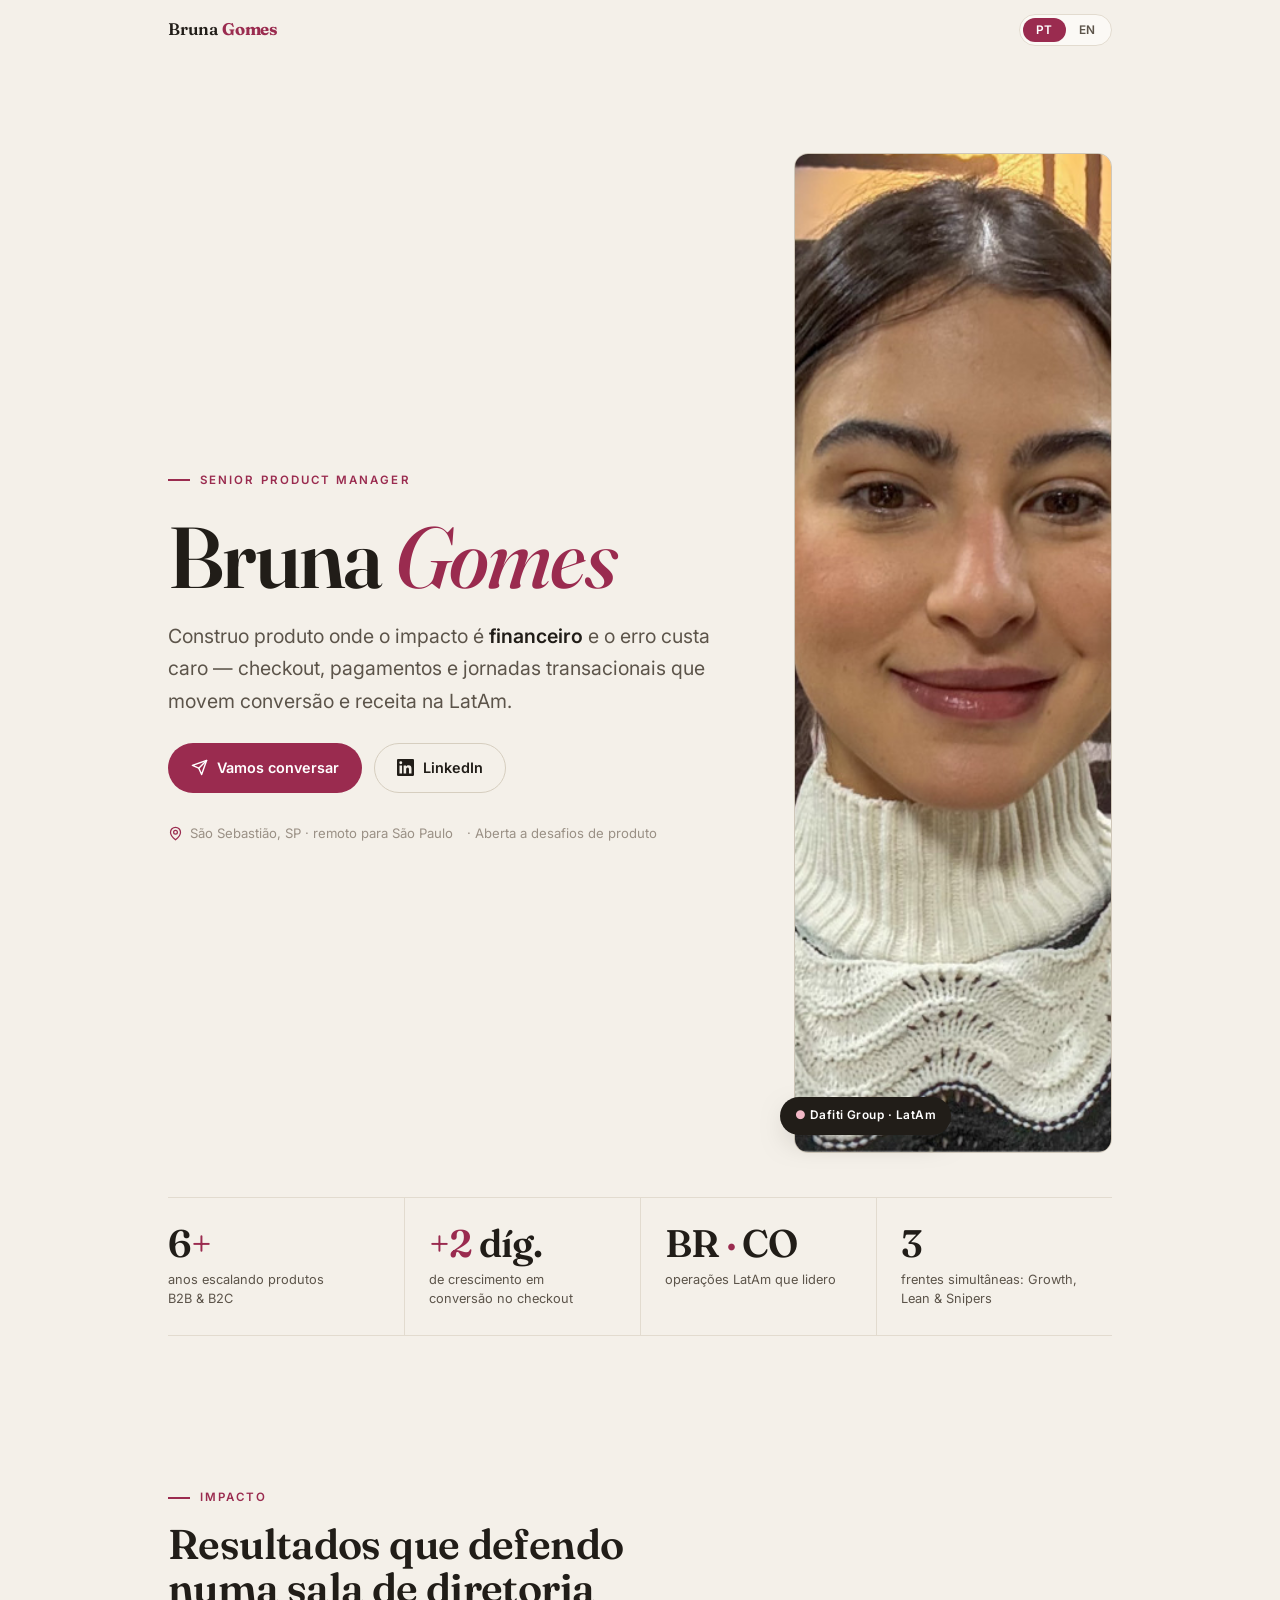
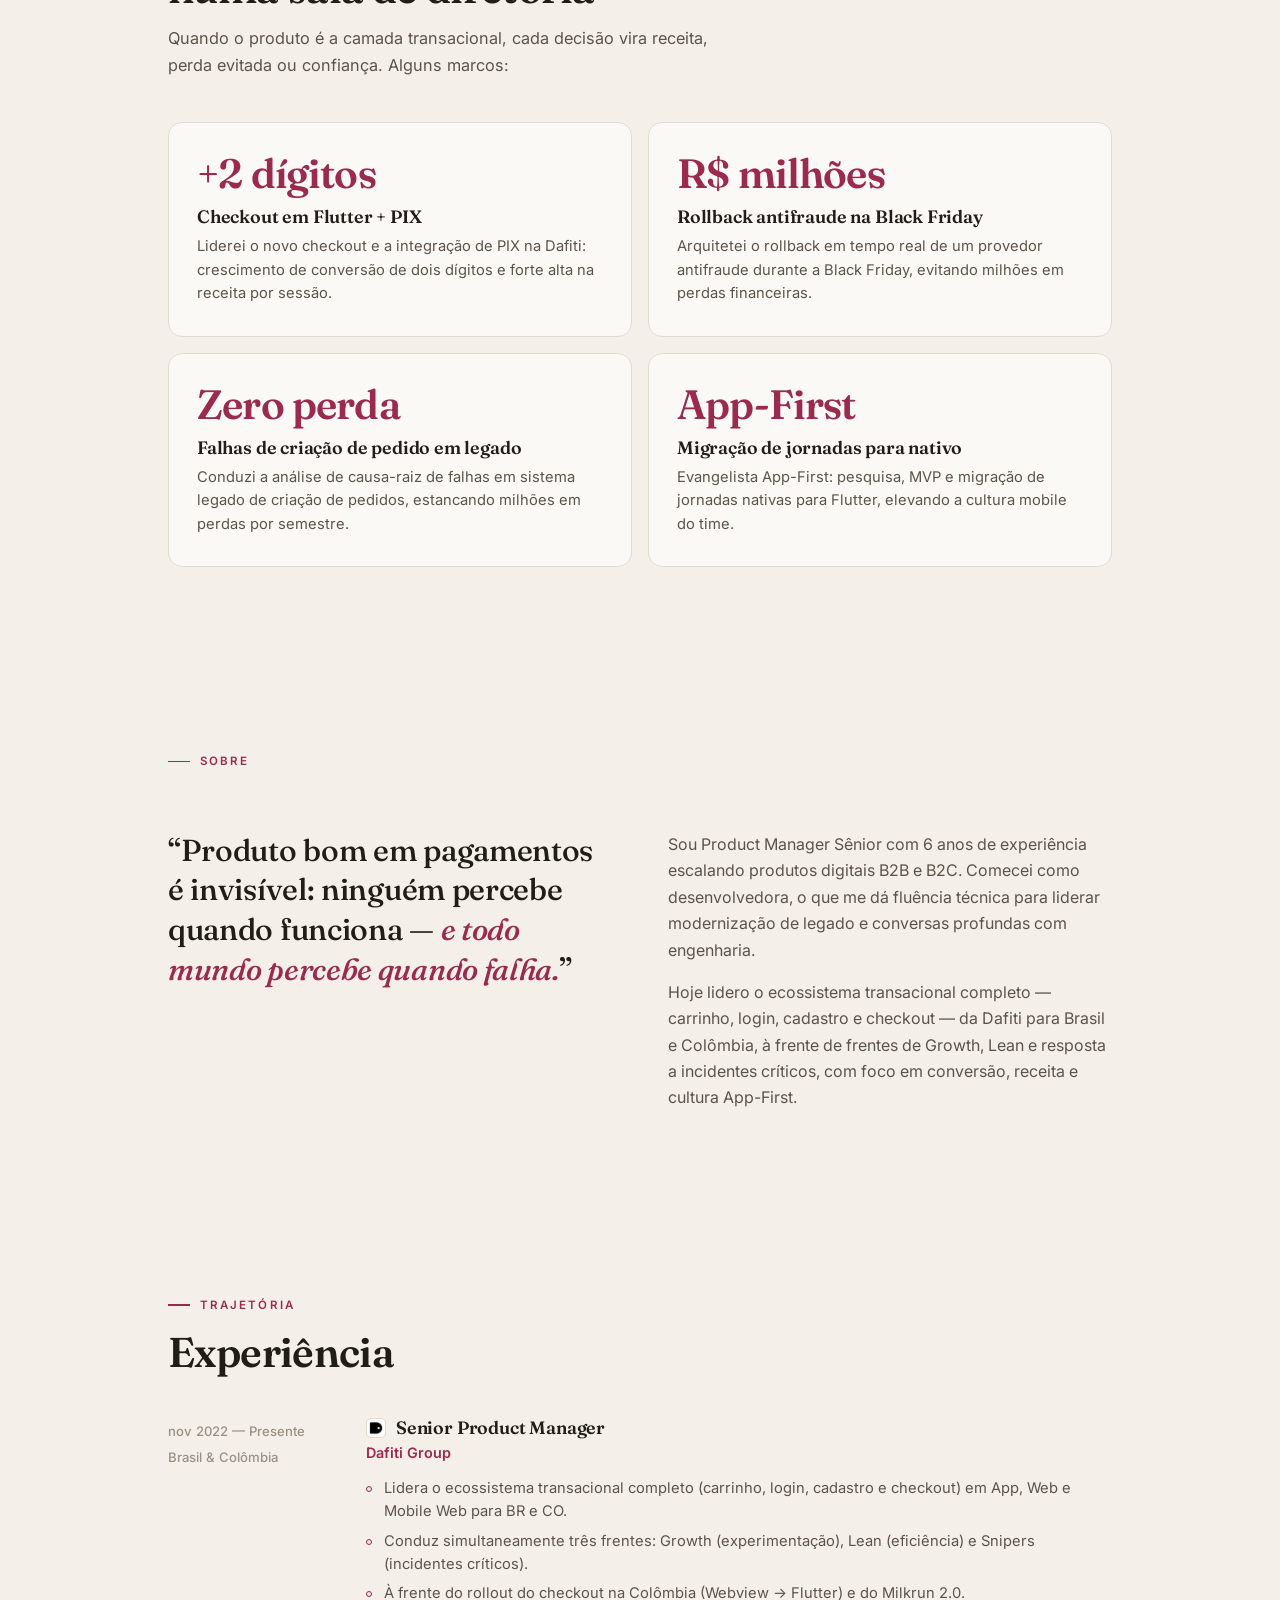
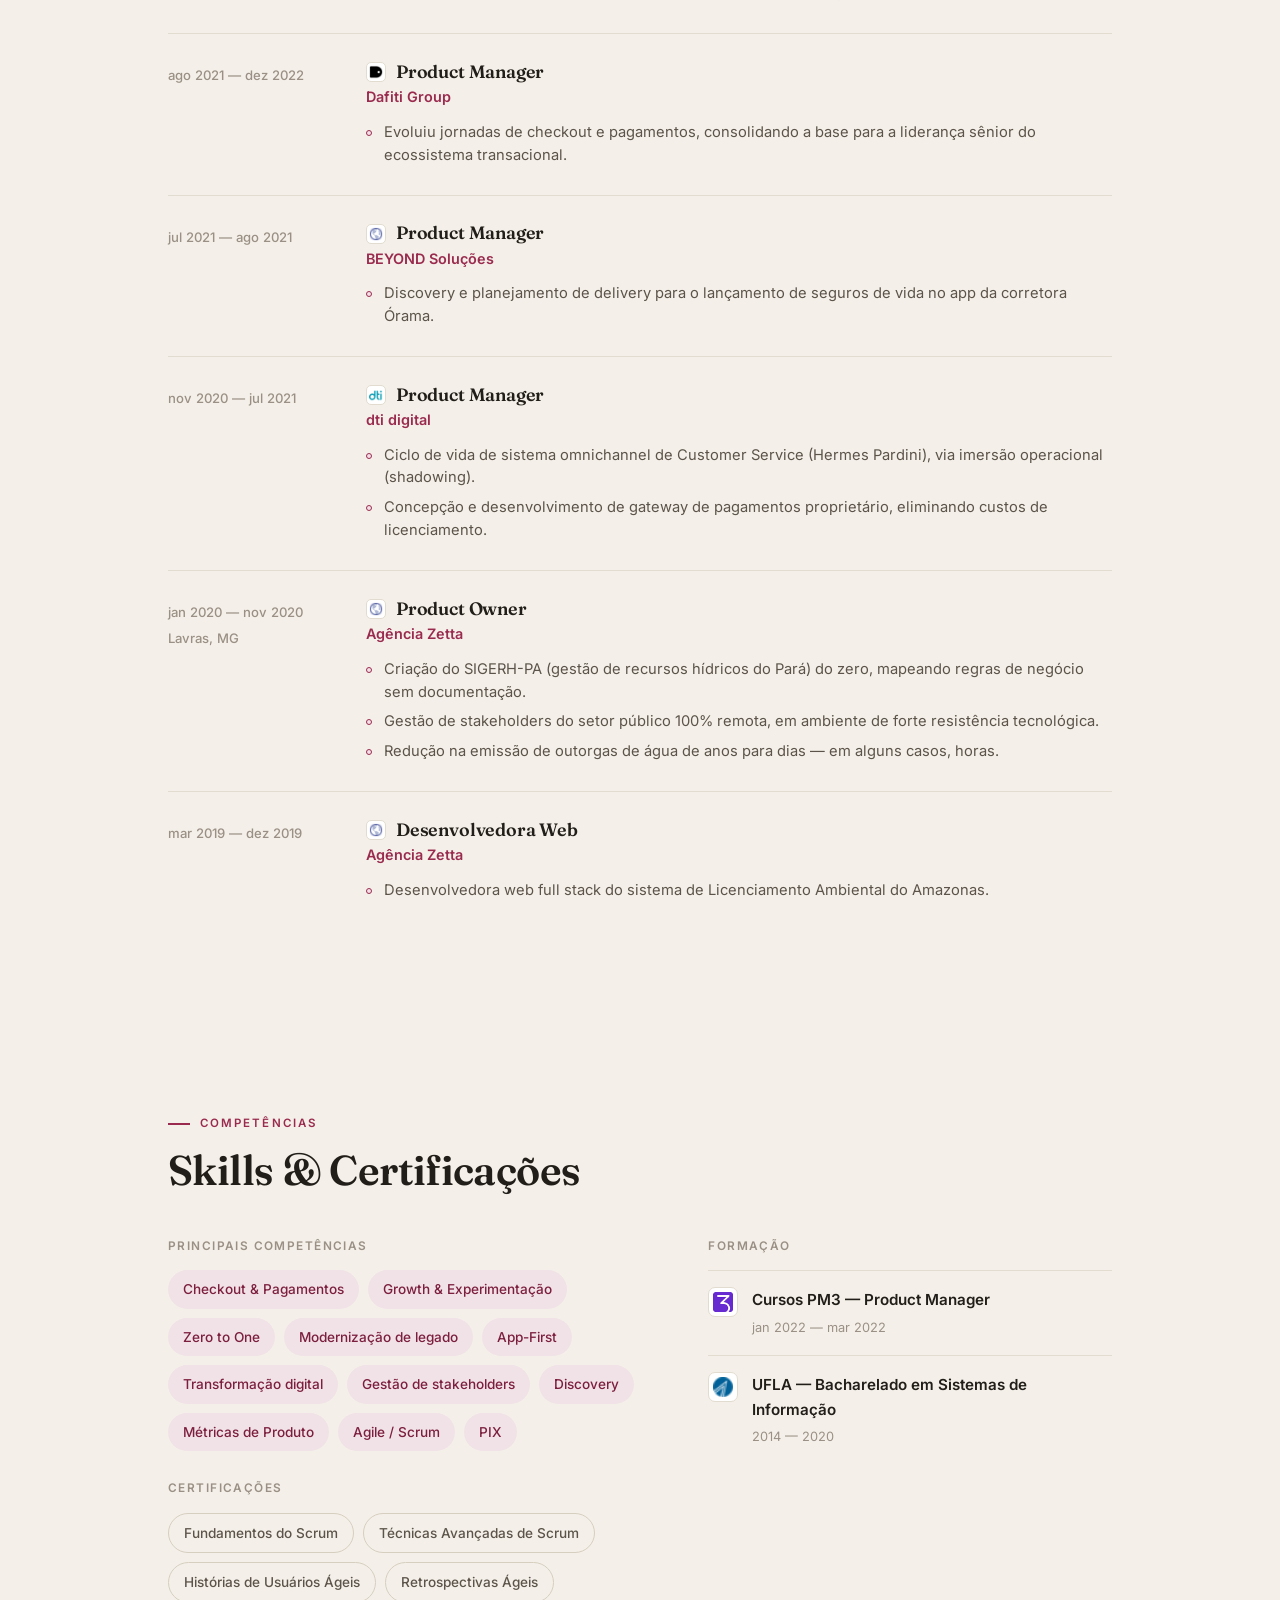
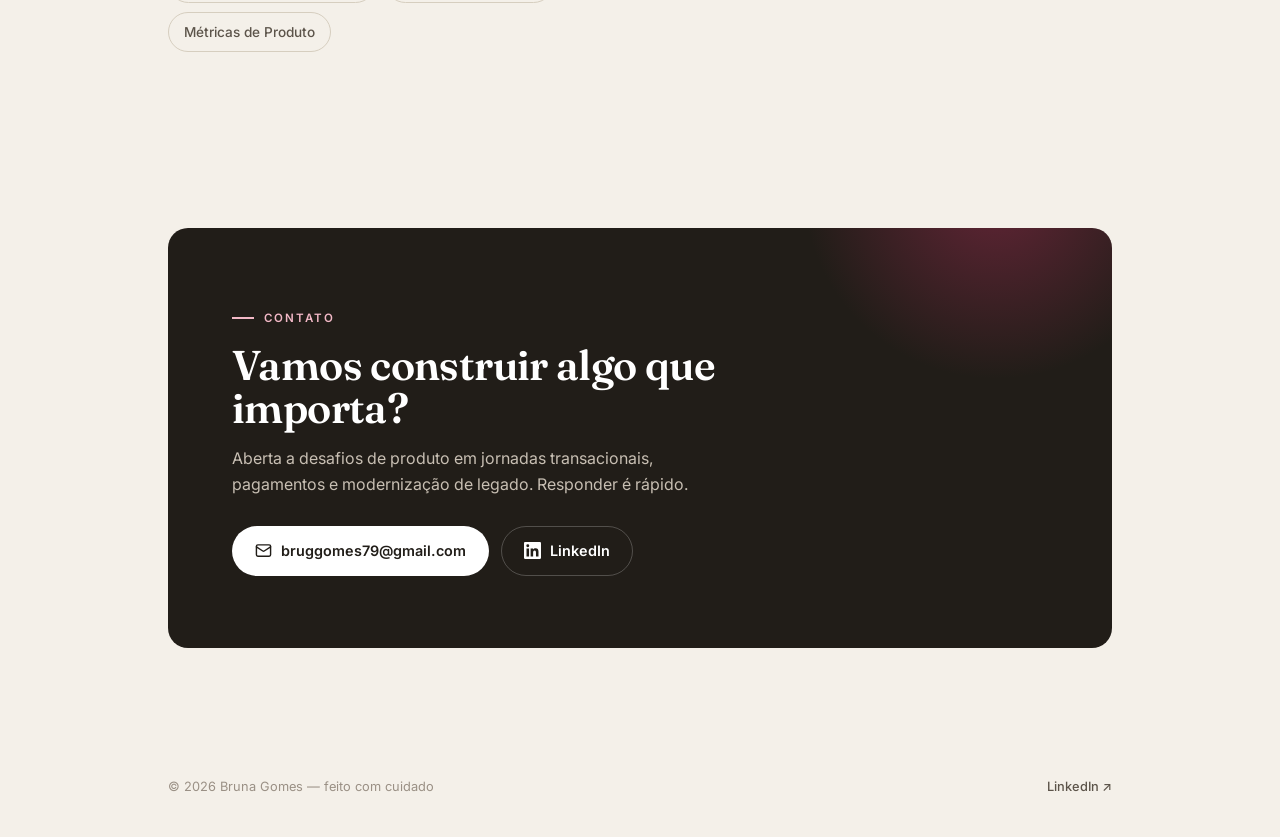
==== index.html @ 65821477 "Fix: avatar mobile com dimensoes fixas em px (sem depender de aspect-ratio) A tentativa anterior (ma" ====
<!DOCTYPE html>
<html lang="pt-BR">
<head>
<meta charset="UTF-8">
<meta name="viewport" content="width=device-width,initial-scale=1">
<title>Bruna Gomes — Senior Product Manager</title>
<meta name="description" content="Senior Product Manager · E-commerce, Checkout & Pagamentos · LatAm. Conversão, receita e modernização de jornadas transacionais.">
<meta name="robots" content="index, follow">
<link rel="canonical" href="https://brunagomes.me">
<meta property="og:title" content="Bruna Gomes — Senior Product Manager">
<meta property="og:description" content="Senior Product Manager · E-commerce, Checkout & Pagamentos · LatAm">
<meta property="og:type" content="profile">
<meta property="og:url" content="https://brunagomes.me">
<meta property="og:image" content="https://brunagomes.me/assets/bruna.jpg">
<meta property="og:image:width" content="800"><meta property="og:image:height" content="800">
<meta property="profile:first_name" content="Bruna"><meta property="profile:last_name" content="Gomes">
<meta name="twitter:card" content="summary">
<meta name="twitter:title" content="Bruna Gomes — Senior Product Manager">
<meta name="twitter:description" content="Senior Product Manager · E-commerce, Checkout & Pagamentos · LatAm">
<meta name="twitter:image" content="https://brunagomes.me/assets/bruna.jpg">
<meta name="theme-color" content="#F4F0E9">
<script type="application/ld+json">{"@context":"https://schema.org","@type":"Person","name":"Bruna Gomes","givenName":"Bruna","familyName":"Gomes","jobTitle":"Senior Product Manager","url":"https://brunagomes.me","image":"https://brunagomes.me/assets/bruna.jpg","email":"mailto:bruggomes79@gmail.com","address":{"@type":"PostalAddress","addressLocality":"São Sebastião","addressRegion":"SP","addressCountry":"BR"},"sameAs":["https://www.linkedin.com/in/bruna-gomes-product-manager"],"knowsAbout":["Product Management","E-commerce","Checkout","Payments","PIX","Growth","Agile"],"alumniOf":{"@type":"CollegeOrUniversity","name":"UFLA"},"worksFor":{"@type":"Organization","name":"Dafiti Group"}}</script>
<link rel="preconnect" href="https://fonts.googleapis.com">
<link rel="preconnect" href="https://fonts.gstatic.com" crossorigin>
<link href="https://fonts.googleapis.com/css2?family=Fraunces:opsz,wght@9..144,400;9..144,500;9..144,600;9..144,700&family=Inter:wght@400;500;600&display=swap" rel="stylesheet">
<style>
:root{
  --bg:#F4F0E9;        /* warm paper */
  --bg2:#EFEAE1;
  --surface:#FBF9F5;
  --ink:#211D18;       /* espresso */
  --ink-soft:#5C544A;
  --muted:#9A9085;
  --line:#E2DBCF;
  --line2:#D6CEBF;
  --accent:#9A2B4F;    /* refined wine */
  --accent-deep:#7C1F3E;
  --accent-soft:#F1E2E7;
  --maxw:1000px;
  --r:14px;
}
*,*::before,*::after{box-sizing:border-box;margin:0;padding:0}
html{scroll-behavior:smooth;background:var(--bg);-webkit-text-size-adjust:100%}
body{
  font-family:Inter,system-ui,-apple-system,sans-serif;
  background:var(--bg);color:var(--ink-soft);
  line-height:1.65;font-size:1rem;-webkit-font-smoothing:antialiased;
  text-rendering:optimizeLegibility;overflow-x:hidden;
}
::selection{background:var(--accent-soft);color:var(--accent-deep)}
h1,h2,h3,.display{font-family:Fraunces,Georgia,serif;color:var(--ink);line-height:1.05;font-weight:600}
h1{font-size:clamp(2.9rem,8vw,5.4rem);font-weight:600;letter-spacing:-.02em}
h2{font-size:clamp(1.7rem,4vw,2.6rem);font-weight:600;letter-spacing:-.015em}
h3{font-size:1.12rem;font-weight:600;letter-spacing:-.01em}
p{max-width:64ch}
a{color:var(--accent);text-decoration:none;transition:color .2s}
a:hover{color:var(--accent-deep)}
img{max-width:100%;display:block}
.wrap{max-width:var(--maxw);margin:0 auto;padding:0 28px}
.eyebrow{font-family:Inter,sans-serif;font-size:.72rem;font-weight:600;text-transform:uppercase;letter-spacing:.18em;color:var(--accent);display:inline-flex;align-items:center;gap:10px}
.eyebrow::before{content:"";width:22px;height:1.5px;background:var(--accent);display:inline-block}

/* ---------- top bar ---------- */
.bar{position:sticky;top:0;z-index:50;background:color-mix(in srgb,var(--bg) 86%,transparent);backdrop-filter:saturate(140%) blur(10px);border-bottom:1px solid transparent;transition:border-color .3s}
.bar.scrolled{border-color:var(--line)}
.bar-in{max-width:var(--maxw);margin:0 auto;padding:14px 28px;display:flex;align-items:center;justify-content:space-between;gap:16px}
.mark{font-family:Fraunces,serif;font-weight:600;font-size:1.05rem;color:var(--ink);letter-spacing:-.01em}
.mark b{color:var(--accent)}
.lang{display:inline-flex;background:var(--surface);border:1px solid var(--line);border-radius:99px;padding:3px}
.lang button{border:none;background:none;font-family:Inter,sans-serif;font-weight:600;font-size:.74rem;padding:5px 13px;border-radius:99px;cursor:pointer;color:var(--ink-soft);transition:all .2s;letter-spacing:.02em}
.lang button.on{background:var(--accent);color:#fff}
.lang button:not(.on):hover{color:var(--ink)}

/* ---------- hero ---------- */
.hero{padding:clamp(48px,8vw,92px) 0 clamp(36px,5vw,56px)}
.hero-grid{display:grid;grid-template-columns:1.5fr .85fr;gap:clamp(28px,5vw,64px);align-items:center}
.hero .eyebrow{margin-bottom:22px}
.hero h1{margin-bottom:18px}
.hero h1 .em{font-style:italic;color:var(--accent);font-weight:500}
.lede{font-size:clamp(1.05rem,2vw,1.22rem);color:var(--ink-soft);max-width:46ch;margin-bottom:26px}
.lede b{color:var(--ink);font-weight:600}
.hero-cta{display:flex;gap:12px;flex-wrap:wrap;margin-bottom:30px}
.meta-row{display:flex;align-items:center;gap:14px;flex-wrap:wrap;font-size:.82rem;color:var(--muted)}
.meta-row .pin{display:inline-flex;align-items:center;gap:7px}
.meta-row svg{width:15px;height:15px;stroke:var(--accent)}
.portrait{position:relative}
.portrait img{width:100%;aspect-ratio:4/5;object-fit:cover;border-radius:var(--r);border:1px solid var(--line2);filter:saturate(1.02)}
.portrait::after{content:"";position:absolute;inset:0;border-radius:var(--r);box-shadow:inset 0 0 0 1px rgba(33,29,24,.04);pointer-events:none}
.portrait .tagchip{position:absolute;left:-14px;bottom:18px;background:var(--ink);color:#fff;font-size:.74rem;font-weight:600;letter-spacing:.04em;padding:9px 15px;border-radius:99px;box-shadow:0 10px 30px -12px rgba(33,29,24,.5)}
.portrait .tagchip b{color:#F2B8C6}

/* ---------- btns ---------- */
.btn{display:inline-flex;align-items:center;gap:9px;font-family:Inter,sans-serif;font-weight:600;font-size:.9rem;border-radius:99px;padding:12px 22px;cursor:pointer;transition:all .22s;border:1px solid transparent}
.btn svg{width:17px;height:17px}
.btn-p{background:var(--accent);color:#fff}
.btn-p:hover{background:var(--accent-deep);color:#fff;transform:translateY(-2px);box-shadow:0 12px 26px -14px var(--accent)}
.btn-g{background:transparent;border-color:var(--line2);color:var(--ink)}
.btn-g:hover{border-color:var(--accent);color:var(--accent);transform:translateY(-2px)}

/* ---------- stat strip ---------- */
.stats{display:grid;grid-template-columns:repeat(4,1fr);gap:0;border-top:1px solid var(--line);border-bottom:1px solid var(--line);margin-top:clamp(28px,4vw,44px)}
.stats>div{padding:26px 24px 26px 0;border-left:1px solid var(--line);padding-left:24px}
.stats>div:first-child{border-left:none;padding-left:0}
.stats .n{font-family:Fraunces,serif;font-size:clamp(1.9rem,3vw,2.5rem);font-weight:600;color:var(--ink);line-height:1;letter-spacing:-.02em}
.stats .n .accent{color:var(--accent)}
.stats .l{font-size:.8rem;color:var(--ink-soft);margin-top:9px;line-height:1.45;max-width:22ch}

/* ---------- section base ---------- */
.sec{padding:clamp(54px,8vw,88px) 0}
.sec-head{margin-bottom:clamp(28px,4vw,44px)}
.sec-head .eyebrow{margin-bottom:16px}
.sec-head h2{max-width:20ch}
.sec-head .sub{margin-top:14px;font-size:1.02rem;max-width:58ch}

/* ---------- impact ---------- */
.impact-grid{display:grid;grid-template-columns:repeat(2,1fr);gap:16px}
.icard{background:var(--surface);border:1px solid var(--line);border-radius:var(--r);padding:30px 28px;transition:border-color .3s,transform .3s,box-shadow .3s;position:relative;overflow:hidden}
.icard:hover{border-color:var(--line2);transform:translateY(-3px);box-shadow:0 22px 40px -28px rgba(33,29,24,.4)}
.icard .big{font-family:Fraunces,serif;font-size:clamp(2rem,3.2vw,2.6rem);font-weight:600;color:var(--accent);line-height:1;letter-spacing:-.02em;margin-bottom:14px;display:block}
.icard h3{margin-bottom:8px}
.icard p{font-size:.92rem;line-height:1.6}

/* ---------- about ---------- */
.about-grid{display:grid;grid-template-columns:1fr 1fr;gap:clamp(24px,5vw,56px);align-items:start}
.about-grid .lead-q{font-family:Fraunces,serif;font-size:clamp(1.4rem,2.6vw,1.9rem);font-weight:500;color:var(--ink);line-height:1.3;letter-spacing:-.01em}
.about-grid .lead-q .em{font-style:italic;color:var(--accent)}
.about-body p{font-size:1rem;margin-bottom:16px}
.about-body p:last-child{margin-bottom:0}

/* ---------- experience ---------- */
.tl{position:relative}
.job{display:grid;grid-template-columns:170px 1fr;gap:28px;padding:28px 0;border-top:1px solid var(--line)}
.job:first-child{border-top:none;padding-top:0}
.job .when{font-size:.82rem;color:var(--muted);font-weight:500;padding-top:3px}
.job .when .loc{display:block;margin-top:4px;color:var(--muted)}
.job .role-row{display:flex;align-items:center;gap:10px;flex-wrap:wrap;margin-bottom:3px}
.job .role-row img{width:20px;height:20px;border-radius:5px;object-fit:contain;background:#fff;border:1px solid var(--line);padding:2px}
.job .co{font-size:.9rem;color:var(--accent);font-weight:600;margin-bottom:12px}
.job ul{list-style:none;display:grid;gap:7px}
.job li{font-size:.92rem;line-height:1.55;padding-left:18px;position:relative}
.job li::before{content:"";position:absolute;left:0;top:.62em;width:6px;height:6px;border-radius:50%;background:var(--accent-soft);border:1.5px solid var(--accent)}

/* ---------- skills ---------- */
.skills-grid{display:grid;grid-template-columns:1.2fr 1fr;gap:clamp(28px,5vw,56px)}
.kicker{font-size:.74rem;font-weight:600;text-transform:uppercase;letter-spacing:.12em;color:var(--muted);margin-bottom:14px}
.chips{display:flex;flex-wrap:wrap;gap:9px}
.chip{font-size:.85rem;font-weight:500;padding:8px 15px;border-radius:99px;background:var(--accent-soft);color:var(--accent-deep);transition:transform .22s,background .22s;cursor:default}
.chip:hover{transform:translateY(-2px);background:#EAD2DA}
.chip.o{background:transparent;border:1px solid var(--line2);color:var(--ink-soft)}
.chip.o:hover{border-color:var(--accent);color:var(--accent);background:transparent}
.edu{padding:16px 0;border-top:1px solid var(--line);display:flex;gap:14px;align-items:flex-start}
.edu:first-of-type{margin-top:6px}
.edu img{width:30px;height:30px;border-radius:7px;object-fit:contain;background:#fff;border:1px solid var(--line);padding:4px;flex:none}
.edu strong{display:block;font-weight:600;font-size:.95rem;color:var(--ink)}
.edu span{font-size:.8rem;color:var(--muted)}

/* ---------- contact ---------- */
.contact{background:var(--ink);border-radius:calc(var(--r) + 6px);padding:clamp(40px,6vw,72px) clamp(28px,5vw,64px);color:#D9D2C7;position:relative;overflow:hidden}
.contact::before{content:"";position:absolute;top:-60%;right:-10%;width:420px;height:420px;background:radial-gradient(circle,rgba(154,43,79,.55),transparent 65%);pointer-events:none}
.contact .eyebrow{color:#F2B8C6}
.contact .eyebrow::before{background:#F2B8C6}
.contact h2{color:#fff;margin:16px 0 14px;max-width:18ch}
.contact p{color:#C8BFB3;max-width:50ch;margin-bottom:28px}
.contact .btns{display:flex;gap:12px;flex-wrap:wrap}
.contact .btn-light{background:#fff;color:var(--ink)}
.contact .btn-light:hover{background:#F2B8C6;color:var(--accent-deep);transform:translateY(-2px)}
.contact .btn-ghost{border-color:rgba(255,255,255,.22);color:#fff}
.contact .btn-ghost:hover{border-color:#F2B8C6;color:#F2B8C6;transform:translateY(-2px)}

/* ---------- footer ---------- */
.ft{padding:40px 0;display:flex;justify-content:space-between;align-items:center;gap:16px;flex-wrap:wrap;font-size:.8rem;color:var(--muted)}
.ft a{color:var(--ink-soft);font-weight:500}
.ft a:hover{color:var(--accent)}

/* ---------- reveal ---------- */
.rv{opacity:0;transform:translateY(18px);transition:opacity .7s cubic-bezier(.2,.6,.2,1),transform .7s cubic-bezier(.2,.6,.2,1)}
.rv.in{opacity:1;transform:none}

/* ---------- responsive ---------- */
@media(max-width:860px){
  .hero-grid{grid-template-columns:1fr;gap:22px}
  .portrait{width:96px;height:96px;max-width:96px;margin:0 auto;order:-1;border-radius:50%;overflow:hidden}
  .portrait img{position:absolute;inset:0;width:100%;height:100%;aspect-ratio:auto;object-fit:cover;border-radius:0}
  .portrait::after{display:none}
  .portrait .tagchip{display:none}
  .stats{grid-template-columns:1fr 1fr}
  .stats>div{padding:22px 18px}
  .stats>div:nth-child(odd){border-left:none;padding-left:0}
  .stats>div:nth-child(3),.stats>div:nth-child(4){border-top:1px solid var(--line)}
  .about-grid,.skills-grid{grid-template-columns:1fr;gap:24px}
}
@media(max-width:620px){
  .impact-grid{grid-template-columns:1fr}
  .job{grid-template-columns:1fr;gap:8px}
  .job .when{order:-1}
}
@media(max-width:420px){
  .stats{grid-template-columns:1fr}
  .stats>div{border-left:none!important;padding-left:0;border-top:1px solid var(--line)}
  .stats>div:first-child{border-top:none}
  .portrait .tagchip{left:0}
}
@media(prefers-reduced-motion:reduce){
  *{animation-duration:0s!important;transition-duration:0s!important;scroll-behavior:auto!important}
  .rv{opacity:1;transform:none}
}
@media print{
  .bar,.hero-cta,.contact .btns,.portrait .tagchip{display:none!important}
  body{background:#fff;color:#000;font-size:11pt}
  .rv{opacity:1!important;transform:none!important}
  .sec,.hero{padding:18px 0}
  .icard,.contact{background:#fff;color:#000;border:1px solid #ccc}
  .contact h2,.contact p{color:#000}
  a{color:#000}
}
</style>
</head>
<body>

<div class="bar" id="bar">
  <div class="bar-in">
    <span class="mark">Bruna <b>Gomes</b></span>
    <div class="lang">
      <button id="bpt" class="on" onclick="sl('pt')">PT</button>
      <button id="ben" onclick="sl('en')">EN</button>
    </div>
  </div>
</div>

<main class="wrap">

<!-- HERO -->
<header class="hero">
  <div class="hero-grid">
    <div>
      <span class="eyebrow" data-k="hk">Senior Product Manager</span>
      <h1>Bruna <span class="em">Gomes</span></h1>
      <p class="lede" data-k="lede">Construo produto onde o impacto é <b>financeiro</b> e o erro custa caro — checkout, pagamentos e jornadas transacionais que movem conversão e receita na LatAm.</p>
      <div class="hero-cta">
        <a class="btn btn-p" href="mailto:bruggomes79@gmail.com">
          <svg viewBox="0 0 24 24" fill="none" stroke="currentColor" stroke-width="2" stroke-linecap="round" stroke-linejoin="round"><path d="m22 2-7 20-4-9-9-4Z"/><path d="M22 2 11 13"/></svg>
          <span data-k="cta1">Vamos conversar</span>
        </a>
        <a class="btn btn-g" href="https://www.linkedin.com/in/bruna-gomes-product-manager" target="_blank" rel="noopener">
          <svg viewBox="0 0 24 24" fill="currentColor"><path d="M20.45 20.45h-3.55v-5.57c0-1.33-.02-3.04-1.85-3.04-1.85 0-2.14 1.45-2.14 2.94v5.67H9.36V9h3.41v1.56h.05c.47-.9 1.64-1.85 3.37-1.85 3.6 0 4.27 2.37 4.27 5.46v6.28ZM5.34 7.43a2.06 2.06 0 1 1 0-4.12 2.06 2.06 0 0 1 0 4.12ZM7.12 20.45H3.55V9h3.57v11.45ZM22.22 0H1.77C.79 0 0 .77 0 1.73v20.54C0 23.22.79 24 1.77 24h20.45c.98 0 1.78-.78 1.78-1.73V1.73C24 .77 23.2 0 22.22 0Z"/></svg>
          LinkedIn
        </a>
      </div>
      <div class="meta-row">
        <span class="pin">
          <svg viewBox="0 0 24 24" fill="none" stroke="currentColor" stroke-width="2"><path d="M20 10c0 6-8 12-8 12s-8-6-8-12a8 8 0 0 1 16 0Z"/><circle cx="12" cy="10" r="3"/></svg>
          <span data-k="loc">São Sebastião, SP · remoto para São Paulo</span>
        </span>
        <span data-k="avail">· Aberta a desafios de produto</span>
      </div>
    </div>
    <div class="portrait">
      <img src="assets/bruna.jpg" alt="Bruna Gomes" width="800" height="1000">
      <span class="tagchip"><b>●</b> <span data-k="chip">Dafiti Group · LatAm</span></span>
    </div>
  </div>

  <!-- STAT STRIP -->
  <div class="stats rv">
    <div><div class="n">6<span class="accent">+</span></div><div class="l" data-k="s1">anos escalando produtos B2B & B2C</div></div>
    <div><div class="n" data-k="s2n"><span class="accent">+2</span> díg.</div><div class="l" data-k="s2">de crescimento em conversão no checkout</div></div>
    <div><div class="n">BR <span class="accent">·</span> CO</div><div class="l" data-k="s3">operações LatAm que lidero</div></div>
    <div><div class="n">3</div><div class="l" data-k="s4">frentes simultâneas: Growth, Lean & Snipers</div></div>
  </div>
</header>

<!-- IMPACT -->
<section class="sec" id="impact">
  <div class="sec-head rv">
    <span class="eyebrow" data-k="ik">Impacto</span>
    <h2 data-k="ih">Resultados que defendo numa sala de diretoria</h2>
    <p class="sub" data-k="isub">Quando o produto é a camada transacional, cada decisão vira receita, perda evitada ou confiança. Alguns marcos:</p>
  </div>
  <div class="impact-grid">
    <div class="icard rv">
      <span class="big" data-k="i1n">+2 dígitos</span>
      <h3 data-k="i1t">Checkout em Flutter + PIX</h3>
      <p data-k="i1d">Liderei o novo checkout e a integração de PIX na Dafiti: crescimento de conversão de dois dígitos e forte alta na receita por sessão.</p>
    </div>
    <div class="icard rv">
      <span class="big" data-k="i2n">R$ milhões</span>
      <h3 data-k="i2t">Rollback antifraude na Black Friday</h3>
      <p data-k="i2d">Arquitetei o rollback em tempo real de um provedor antifraude durante a Black Friday, evitando milhões em perdas financeiras.</p>
    </div>
    <div class="icard rv">
      <span class="big" data-k="i3n">Zero perda</span>
      <h3 data-k="i3t">Falhas de criação de pedido em legado</h3>
      <p data-k="i3d">Conduzi a análise de causa-raiz de falhas em sistema legado de criação de pedidos, estancando milhões em perdas por semestre.</p>
    </div>
    <div class="icard rv">
      <span class="big" data-k="i4n">App-First</span>
      <h3 data-k="i4t">Migração de jornadas para nativo</h3>
      <p data-k="i4d">Evangelista App-First: pesquisa, MVP e migração de jornadas nativas para Flutter, elevando a cultura mobile do time.</p>
    </div>
  </div>
</section>

<!-- ABOUT -->
<section class="sec" id="about">
  <div class="sec-head rv"><span class="eyebrow" data-k="ak">Sobre</span></div>
  <div class="about-grid">
    <p class="lead-q rv" data-k="aq">“Produto bom em pagamentos é invisível: ninguém percebe quando funciona — <span class="em">e todo mundo percebe quando falha.</span>”</p>
    <div class="about-body rv">
      <p data-k="ap1">Sou Product Manager Sênior com 6 anos de experiência escalando produtos digitais B2B e B2C. Comecei como desenvolvedora, o que me dá fluência técnica para liderar modernização de legado e conversas profundas com engenharia.</p>
      <p data-k="ap2">Hoje lidero o ecossistema transacional completo — carrinho, login, cadastro e checkout — da Dafiti para Brasil e Colômbia, à frente de frentes de Growth, Lean e resposta a incidentes críticos, com foco em conversão, receita e cultura App-First.</p>
    </div>
  </div>
</section>

<!-- EXPERIENCE -->
<section class="sec" id="exp">
  <div class="sec-head rv">
    <span class="eyebrow" data-k="ek">Trajetória</span>
    <h2 data-k="eh">Experiência</h2>
  </div>
  <div class="tl">

    <div class="job rv">
      <div class="when"><span data-k="j1d">nov 2022 — Presente</span><span class="loc" data-k="j1l">Brasil & Colômbia</span></div>
      <div>
        <div class="role-row"><img src="assets/dafiti_logo.png" alt="" width="20" height="20"><h3 data-k="j1r">Senior Product Manager</h3></div>
        <div class="co" data-k="j1c">Dafiti Group</div>
        <ul>
          <li data-k="j1b1">Lidera o ecossistema transacional completo (carrinho, login, cadastro e checkout) em App, Web e Mobile Web para BR e CO.</li>
          <li data-k="j1b2">Conduz simultaneamente três frentes: Growth (experimentação), Lean (eficiência) e Snipers (incidentes críticos).</li>
          <li data-k="j1b3">À frente do rollout do checkout na Colômbia (Webview → Flutter) e do Milkrun 2.0.</li>
        </ul>
      </div>
    </div>

    <div class="job rv">
      <div class="when"><span data-k="j2d">ago 2021 — dez 2022</span></div>
      <div>
        <div class="role-row"><img src="assets/dafiti_logo.png" alt="" width="20" height="20"><h3 data-k="j2r">Product Manager</h3></div>
        <div class="co" data-k="j2c">Dafiti Group</div>
        <ul><li data-k="j2b1">Evoluiu jornadas de checkout e pagamentos, consolidando a base para a liderança sênior do ecossistema transacional.</li></ul>
      </div>
    </div>

    <div class="job rv">
      <div class="when"><span data-k="j3d">jul 2021 — ago 2021</span></div>
      <div>
        <div class="role-row"><img src="assets/beyond_logo.png" alt="" width="20" height="20"><h3 data-k="j3r">Product Manager</h3></div>
        <div class="co" data-k="j3c">BEYOND Soluções</div>
        <ul><li data-k="j3b1">Discovery e planejamento de delivery para o lançamento de seguros de vida no app da corretora Órama.</li></ul>
      </div>
    </div>

    <div class="job rv">
      <div class="when"><span data-k="j4d">nov 2020 — jul 2021</span></div>
      <div>
        <div class="role-row"><img src="assets/dti_logo.png" alt="" width="20" height="20"><h3 data-k="j4r">Product Manager</h3></div>
        <div class="co" data-k="j4c">dti digital</div>
        <ul>
          <li data-k="j4b1">Ciclo de vida de sistema omnichannel de Customer Service (Hermes Pardini), via imersão operacional (shadowing).</li>
          <li data-k="j4b2">Concepção e desenvolvimento de gateway de pagamentos proprietário, eliminando custos de licenciamento.</li>
        </ul>
      </div>
    </div>

    <div class="job rv">
      <div class="when"><span data-k="j5d">jan 2020 — nov 2020</span><span class="loc" data-k="j5l">Lavras, MG</span></div>
      <div>
        <div class="role-row"><img src="assets/zetta_logo.png" alt="" width="20" height="20"><h3 data-k="j5r">Product Owner</h3></div>
        <div class="co" data-k="j5c">Agência Zetta</div>
        <ul>
          <li data-k="j5b1">Criação do SIGERH-PA (gestão de recursos hídricos do Pará) do zero, mapeando regras de negócio sem documentação.</li>
          <li data-k="j5b2">Gestão de stakeholders do setor público 100% remota, em ambiente de forte resistência tecnológica.</li>
          <li data-k="j5b3">Redução na emissão de outorgas de água de anos para dias — em alguns casos, horas.</li>
        </ul>
      </div>
    </div>

    <div class="job rv">
      <div class="when"><span data-k="j6d">mar 2019 — dez 2019</span></div>
      <div>
        <div class="role-row"><img src="assets/zetta_logo.png" alt="" width="20" height="20"><h3 data-k="j6r">Desenvolvedora Web</h3></div>
        <div class="co" data-k="j6c">Agência Zetta</div>
        <ul><li data-k="j6b1">Desenvolvedora web full stack do sistema de Licenciamento Ambiental do Amazonas.</li></ul>
      </div>
    </div>

  </div>
</section>

<!-- SKILLS -->
<section class="sec" id="skills">
  <div class="sec-head rv">
    <span class="eyebrow" data-k="sk">Competências</span>
    <h2 data-k="sh">Skills & Certificações</h2>
  </div>
  <div class="skills-grid">
    <div class="rv">
      <div class="kicker" data-k="st1">Principais competências</div>
      <div class="chips">
        <span class="chip" data-k="c1">Checkout & Pagamentos</span>
        <span class="chip" data-k="c2">Growth & Experimentação</span>
        <span class="chip" data-k="c3">Zero to One</span>
        <span class="chip" data-k="c4">Modernização de legado</span>
        <span class="chip" data-k="c5">App-First</span>
        <span class="chip" data-k="c6">Transformação digital</span>
        <span class="chip" data-k="c7">Gestão de stakeholders</span>
        <span class="chip" data-k="c8">Discovery</span>
        <span class="chip" data-k="c9">Métricas de Produto</span>
        <span class="chip" data-k="c10">Agile / Scrum</span>
        <span class="chip" data-k="c11">PIX</span>
      </div>
      <div class="kicker" style="margin-top:28px" data-k="st3">Certificações</div>
      <div class="chips">
        <span class="chip o" data-k="cc1">Fundamentos do Scrum</span>
        <span class="chip o" data-k="cc2">Técnicas Avançadas de Scrum</span>
        <span class="chip o" data-k="cc3">Histórias de Usuários Ágeis</span>
        <span class="chip o" data-k="cc4">Retrospectivas Ágeis</span>
        <span class="chip o" data-k="cc5">Métricas de Produto</span>
      </div>
    </div>
    <div class="rv">
      <div class="kicker" data-k="st2">Formação</div>
      <div class="edu">
        <img src="assets/pm3_logo.png" alt="PM3">
        <div><strong data-k="e1n">Cursos PM3 — Product Manager</strong><span data-k="e1d">jan 2022 — mar 2022</span></div>
      </div>
      <div class="edu">
        <img src="assets/ufla_logo.png" alt="UFLA">
        <div><strong data-k="e2n">UFLA — Bacharelado em Sistemas de Informação</strong><span data-k="e2d">2014 — 2020</span></div>
      </div>
    </div>
  </div>
</section>

<!-- CONTACT -->
<section class="sec" id="contact">
  <div class="contact rv">
    <span class="eyebrow" data-k="ck">Contato</span>
    <h2 data-k="ct">Vamos construir algo que importa?</h2>
    <p data-k="cp">Aberta a desafios de produto em jornadas transacionais, pagamentos e modernização de legado. Responder é rápido.</p>
    <div class="btns">
      <a class="btn btn-light" href="mailto:bruggomes79@gmail.com">
        <svg viewBox="0 0 24 24" fill="none" stroke="currentColor" stroke-width="2" stroke-linecap="round" stroke-linejoin="round"><rect width="20" height="16" x="2" y="4" rx="2"/><path d="m22 7-8.97 5.7a1.94 1.94 0 0 1-2.06 0L2 7"/></svg>
        <span data-k="cb1">bruggomes79@gmail.com</span>
      </a>
      <a class="btn btn-ghost" href="https://www.linkedin.com/in/bruna-gomes-product-manager" target="_blank" rel="noopener">
        <svg viewBox="0 0 24 24" fill="currentColor"><path d="M20.45 20.45h-3.55v-5.57c0-1.33-.02-3.04-1.85-3.04-1.85 0-2.14 1.45-2.14 2.94v5.67H9.36V9h3.41v1.56h.05c.47-.9 1.64-1.85 3.37-1.85 3.6 0 4.27 2.37 4.27 5.46v6.28ZM5.34 7.43a2.06 2.06 0 1 1 0-4.12 2.06 2.06 0 0 1 0 4.12ZM7.12 20.45H3.55V9h3.57v11.45ZM22.22 0H1.77C.79 0 0 .77 0 1.73v20.54C0 23.22.79 24 1.77 24h20.45c.98 0 1.78-.78 1.78-1.73V1.73C24 .77 23.2 0 22.22 0Z"/></svg>
        LinkedIn
      </a>
    </div>
  </div>
</section>

<footer class="ft">
  <span data-k="ft">© 2026 Bruna Gomes — feito com cuidado</span>
  <a href="https://www.linkedin.com/in/bruna-gomes-product-manager" target="_blank" rel="noopener">LinkedIn ↗</a>
</footer>

</main>

<script>
const D={
pt:{
hk:'Senior Product Manager',
lede:'Construo produto onde o impacto é <b>financeiro</b> e o erro custa caro — checkout, pagamentos e jornadas transacionais que movem conversão e receita na LatAm.',
cta1:'Vamos conversar',loc:'São Sebastião, SP · remoto para São Paulo',avail:'· Aberta a desafios de produto',chip:'Dafiti Group · LatAm',
s1:'anos escalando produtos B2B & B2C',s2n:'<span class="accent">+2</span> díg.',s2:'de crescimento em conversão no checkout',s3:'operações LatAm que lidero',s4:'frentes simultâneas: Growth, Lean & Snipers',
ik:'Impacto',ih:'Resultados que defendo numa sala de diretoria',isub:'Quando o produto é a camada transacional, cada decisão vira receita, perda evitada ou confiança. Alguns marcos:',
i1n:'+2 dígitos',i1t:'Checkout em Flutter + PIX',i1d:'Liderei o novo checkout e a integração de PIX na Dafiti: crescimento de conversão de dois dígitos e forte alta na receita por sessão.',
i2n:'R$ milhões',i2t:'Rollback antifraude na Black Friday',i2d:'Arquitetei o rollback em tempo real de um provedor antifraude durante a Black Friday, evitando milhões em perdas financeiras.',
i3n:'Zero perda',i3t:'Falhas de criação de pedido em legado',i3d:'Conduzi a análise de causa-raiz de falhas em sistema legado de criação de pedidos, estancando milhões em perdas por semestre.',
i4n:'App-First',i4t:'Migração de jornadas para nativo',i4d:'Evangelista App-First: pesquisa, MVP e migração de jornadas nativas para Flutter, elevando a cultura mobile do time.',
ak:'Sobre',aq:'“Produto bom em pagamentos é invisível: ninguém percebe quando funciona — <span class="em">e todo mundo percebe quando falha.</span>”',
ap1:'Sou Product Manager Sênior com 6 anos de experiência escalando produtos digitais B2B e B2C. Comecei como desenvolvedora, o que me dá fluência técnica para liderar modernização de legado e conversas profundas com engenharia.',
ap2:'Hoje lidero o ecossistema transacional completo — carrinho, login, cadastro e checkout — da Dafiti para Brasil e Colômbia, à frente de frentes de Growth, Lean e resposta a incidentes críticos, com foco em conversão, receita e cultura App-First.',
ek:'Trajetória',eh:'Experiência',
j1d:'nov 2022 — Presente',j1l:'Brasil & Colômbia',j1r:'Senior Product Manager',j1c:'Dafiti Group',j1b1:'Lidera o ecossistema transacional completo (carrinho, login, cadastro e checkout) em App, Web e Mobile Web para BR e CO.',j1b2:'Conduz simultaneamente três frentes: Growth (experimentação), Lean (eficiência) e Snipers (incidentes críticos).',j1b3:'À frente do rollout do checkout na Colômbia (Webview → Flutter) e do Milkrun 2.0.',
j2d:'ago 2021 — dez 2022',j2r:'Product Manager',j2c:'Dafiti Group',j2b1:'Evoluiu jornadas de checkout e pagamentos, consolidando a base para a liderança sênior do ecossistema transacional.',
j3d:'jul 2021 — ago 2021',j3r:'Product Manager',j3c:'BEYOND Soluções',j3b1:'Discovery e planejamento de delivery para o lançamento de seguros de vida no app da corretora Órama.',
j4d:'nov 2020 — jul 2021',j4r:'Product Manager',j4c:'dti digital',j4b1:'Ciclo de vida de sistema omnichannel de Customer Service (Hermes Pardini), via imersão operacional (shadowing).',j4b2:'Concepção e desenvolvimento de gateway de pagamentos proprietário, eliminando custos de licenciamento.',
j5d:'jan 2020 — nov 2020',j5l:'Lavras, MG',j5r:'Product Owner',j5c:'Agência Zetta',j5b1:'Criação do SIGERH-PA (gestão de recursos hídricos do Pará) do zero, mapeando regras de negócio sem documentação.',j5b2:'Gestão de stakeholders do setor público 100% remota, em ambiente de forte resistência tecnológica.',j5b3:'Redução na emissão de outorgas de água de anos para dias — em alguns casos, horas.',
j6d:'mar 2019 — dez 2019',j6r:'Desenvolvedora Web',j6c:'Agência Zetta',j6b1:'Desenvolvedora web full stack do sistema de Licenciamento Ambiental do Amazonas.',
sk:'Competências',sh:'Skills & Certificações',st1:'Principais competências',st2:'Formação',st3:'Certificações',
c1:'Checkout & Pagamentos',c2:'Growth & Experimentação',c3:'Zero to One',c4:'Modernização de legado',c5:'App-First',c6:'Transformação digital',c7:'Gestão de stakeholders',c8:'Discovery',c9:'Métricas de Produto',c10:'Agile / Scrum',c11:'PIX',
cc1:'Fundamentos do Scrum',cc2:'Técnicas Avançadas de Scrum',cc3:'Histórias de Usuários Ágeis',cc4:'Retrospectivas Ágeis',cc5:'Métricas de Produto',
e1n:'Cursos PM3 — Product Manager',e1d:'jan 2022 — mar 2022',e2n:'UFLA — Bacharelado em Sistemas de Informação',e2d:'2014 — 2020',
ck:'Contato',ct:'Vamos construir algo que importa?',cp:'Aberta a desafios de produto em jornadas transacionais, pagamentos e modernização de legado. Responder é rápido.',cb1:'bruggomes79@gmail.com',
ft:'© 2026 Bruna Gomes — feito com cuidado'
},
en:{
hk:'Senior Product Manager',
lede:'I build product where the impact is <b>financial</b> and mistakes are costly — checkout, payments and transactional journeys that move conversion and revenue across LatAm.',
cta1:"Let's talk",loc:'São Sebastião, SP · remote for São Paulo',avail:'· Open to product challenges',chip:'Dafiti Group · LatAm',
s1:'years scaling B2B & B2C products',s2n:'<span class="accent">+2</span> dig.',s2:'double-digit conversion growth in checkout',s3:'LatAm operations I lead',s4:'parallel workstreams: Growth, Lean & Snipers',
ik:'Impact',ih:'Results I can defend in a boardroom',isub:'When product is the transactional layer, every decision becomes revenue, prevented loss or trust. A few milestones:',
i1n:'Double-digit',i1t:'Flutter checkout + PIX',i1d:'Led the new checkout and PIX integration at Dafiti: double-digit conversion growth and a strong lift in revenue per session.',
i2n:'Millions',i2t:'Anti-fraud rollback on Black Friday',i2d:'Architected a real-time anti-fraud provider rollback during Black Friday, preventing millions in financial losses.',
i3n:'Loss stopped',i3t:'Legacy order-creation failures',i3d:'Led the root-cause fix of legacy order-creation failures, stopping millions in losses per semester.',
i4n:'App-First',i4t:'Migrating journeys to native',i4d:'App-First evangelist: research, MVP and migration of native journeys to Flutter, raising the team’s mobile culture.',
ak:'About',aq:'“Good payments product is invisible: no one notices when it works — <span class="em">and everyone notices when it fails.</span>”',
ap1:'Senior Product Manager with 6 years of experience scaling B2B and B2C digital products. I started as a developer, which gives me the technical fluency to lead legacy modernization and deep conversations with engineering.',
ap2:'Today I lead the full transactional ecosystem — cart, login, sign-up and checkout — at Dafiti for Brazil and Colombia, heading Growth, Lean and critical-incident response, focused on conversion, revenue and an App-First culture.',
ek:'Career',eh:'Experience',
j1d:'Nov 2022 — Present',j1l:'Brazil & Colombia',j1r:'Senior Product Manager',j1c:'Dafiti Group',j1b1:'Leads the full transactional ecosystem (cart, login, sign-up, checkout) across App, Web and Mobile Web for BR and CO.',j1b2:'Simultaneously runs three workstreams: Growth (experimentation), Lean (efficiency) and Snipers (critical incidents).',j1b3:'Leading the new checkout rollout in Colombia (Webview → Flutter) and Milkrun 2.0.',
j2d:'Aug 2021 — Dec 2022',j2r:'Product Manager',j2c:'Dafiti Group',j2b1:'Evolved checkout and payments journeys, building the foundation for senior leadership of the transactional ecosystem.',
j3d:'Jul 2021 — Aug 2021',j3r:'Product Manager',j3c:'BEYOND Soluções',j3b1:'Discovery and delivery planning for the life insurance launch on the Órama brokerage app.',
j4d:'Nov 2020 — Jul 2021',j4r:'Product Manager',j4c:'dti digital',j4b1:'End-to-end lifecycle of an omnichannel Customer Service system (Hermes Pardini), via operational immersion (shadowing).',j4b2:'Designed and developed a proprietary payment gateway, eliminating third-party licensing costs.',
j5d:'Jan 2020 — Nov 2020',j5l:'Lavras, MG',j5r:'Product Owner',j5c:'Agência Zetta',j5b1:'Built SIGERH-PA (water resource management) from scratch, mapping complex business rules with no prior documentation.',j5b2:'Managed public-sector stakeholders 100% remotely in an environment of strong tech resistance.',j5b3:'Reduced water grant issuance from years to days — in some cases, hours.',
j6d:'Mar 2019 — Dec 2019',j6r:'Software Developer',j6c:'Agência Zetta',j6b1:'Full-stack web developer for the Environmental Licensing system of Amazonas state.',
sk:'Skills',sh:'Skills & Certifications',st1:'Core competencies',st2:'Education',st3:'Certifications',
c1:'Checkout & Payments',c2:'Growth & Experimentation',c3:'Zero to One',c4:'Legacy modernization',c5:'App-First',c6:'Digital transformation',c7:'Stakeholder management',c8:'Discovery',c9:'Product metrics',c10:'Agile / Scrum',c11:'PIX',
cc1:'Scrum Fundamentals',cc2:'Advanced Scrum',cc3:'Agile User Stories',cc4:'Agile Retrospectives',cc5:'Product Metrics',
e1n:'PM3 — Product Manager',e1d:'Jan 2022 — Mar 2022',e2n:'UFLA — BSc in Information Systems',e2d:'2014 — 2020',
ck:'Contact',ct:"Let's build something that matters?",cp:'Open to product challenges in transactional journeys, payments and legacy modernization. I reply fast.',cb1:'bruggomes79@gmail.com',
ft:'© 2026 Bruna Gomes — carefully crafted'
}};

const HTML_KEYS=new Set(['lede','aq','s2n']);
function sl(l){
  document.documentElement.lang=l==='en'?'en':'pt-BR';
  const dict=D[l]||D.pt;
  document.querySelectorAll('[data-k]').forEach(e=>{
    const k=e.getAttribute('data-k');
    if(dict[k]!=null){ if(HTML_KEYS.has(k)) e.innerHTML=dict[k]; else e.textContent=dict[k]; }
  });
  document.getElementById('bpt').classList.toggle('on',l!=='en');
  document.getElementById('ben').classList.toggle('on',l==='en');
  try{localStorage.setItem('l',l)}catch(e){}
}

function reveal(){
  const els=document.querySelectorAll('.rv');
  if(!('IntersectionObserver'in window)){els.forEach(e=>e.classList.add('in'));return;}
  const io=new IntersectionObserver((ent,obs)=>{
    ent.forEach(en=>{if(en.isIntersecting){en.target.classList.add('in');obs.unobserve(en.target);}});
  },{rootMargin:'0px 0px -8% 0px',threshold:.12});
  els.forEach(e=>io.observe(e));
}

document.addEventListener('DOMContentLoaded',()=>{
  const saved=(()=>{try{return localStorage.getItem('l')}catch(e){return null}})();
  sl(saved||'pt');
  reveal();
  const bar=document.getElementById('bar');
  const onScroll=()=>bar.classList.toggle('scrolled',window.scrollY>12);
  onScroll();window.addEventListener('scroll',onScroll,{passive:true});
});
</script>
</body>
</html>
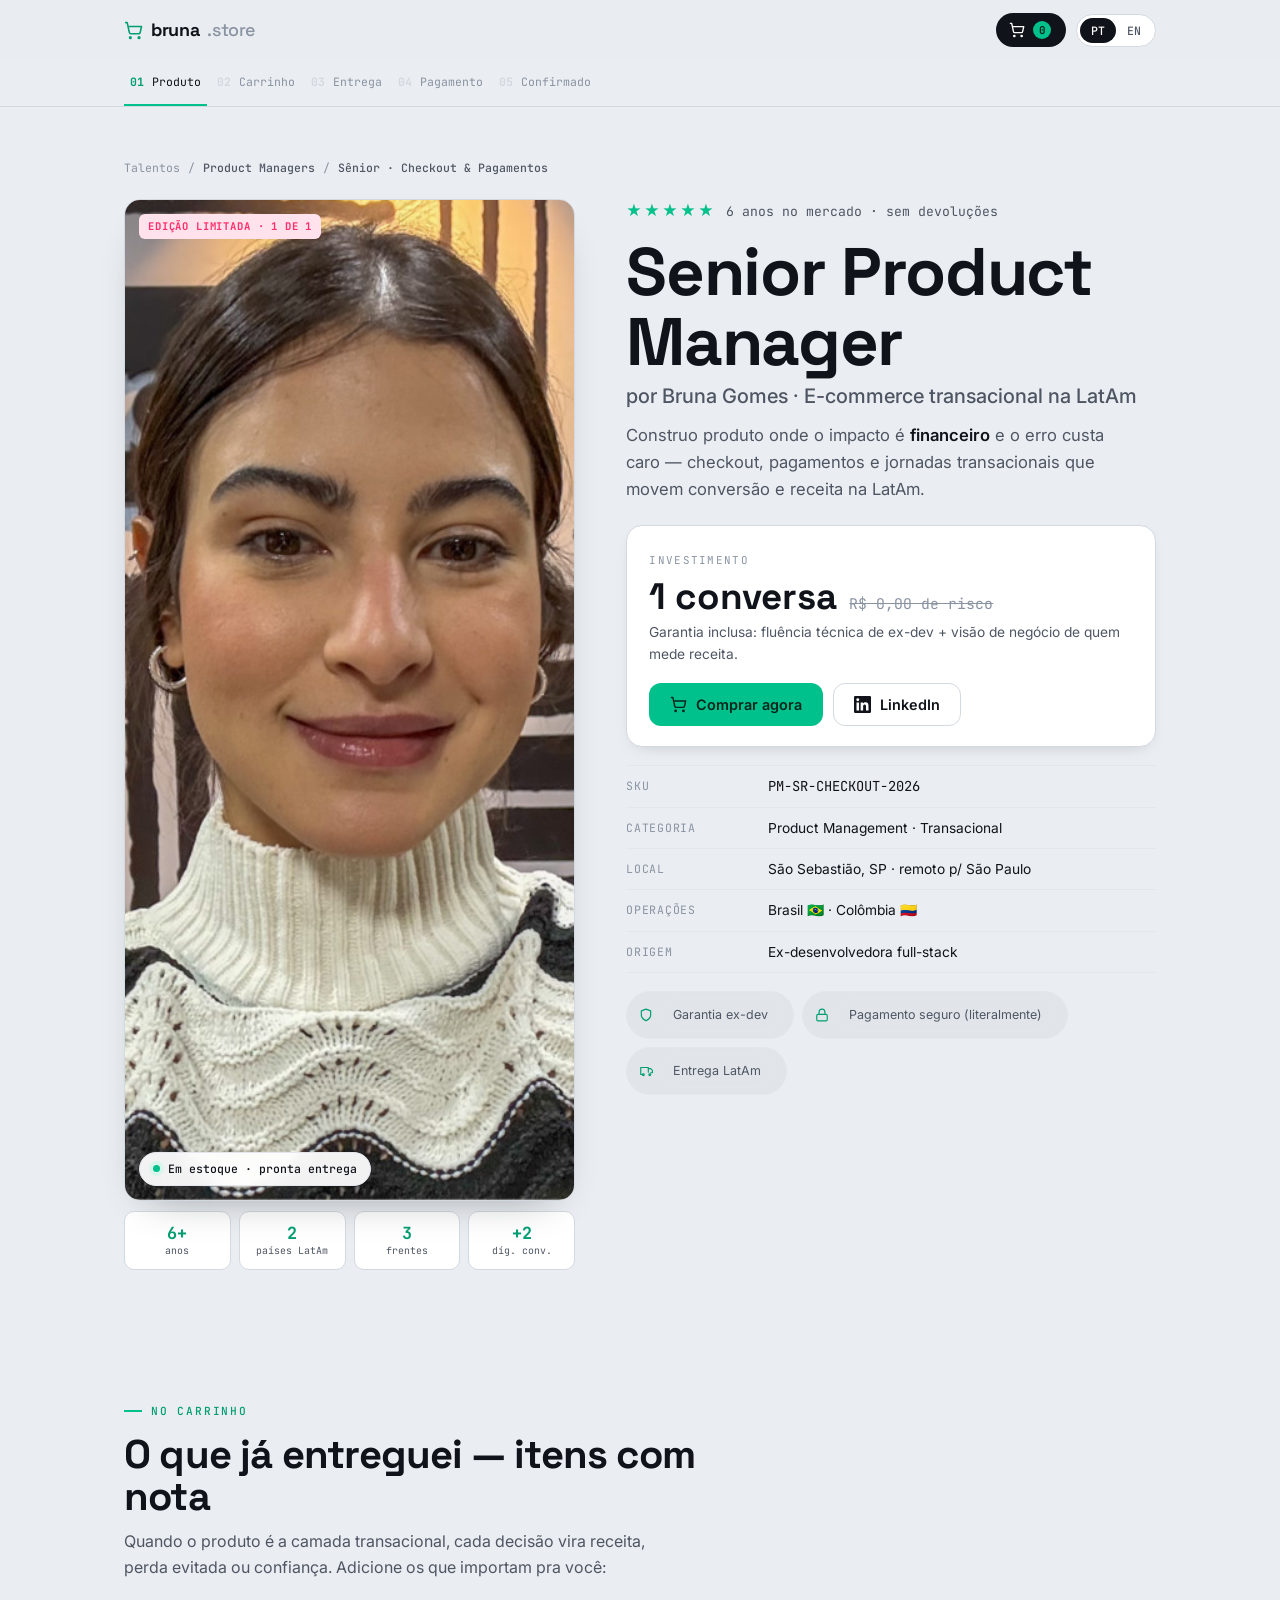
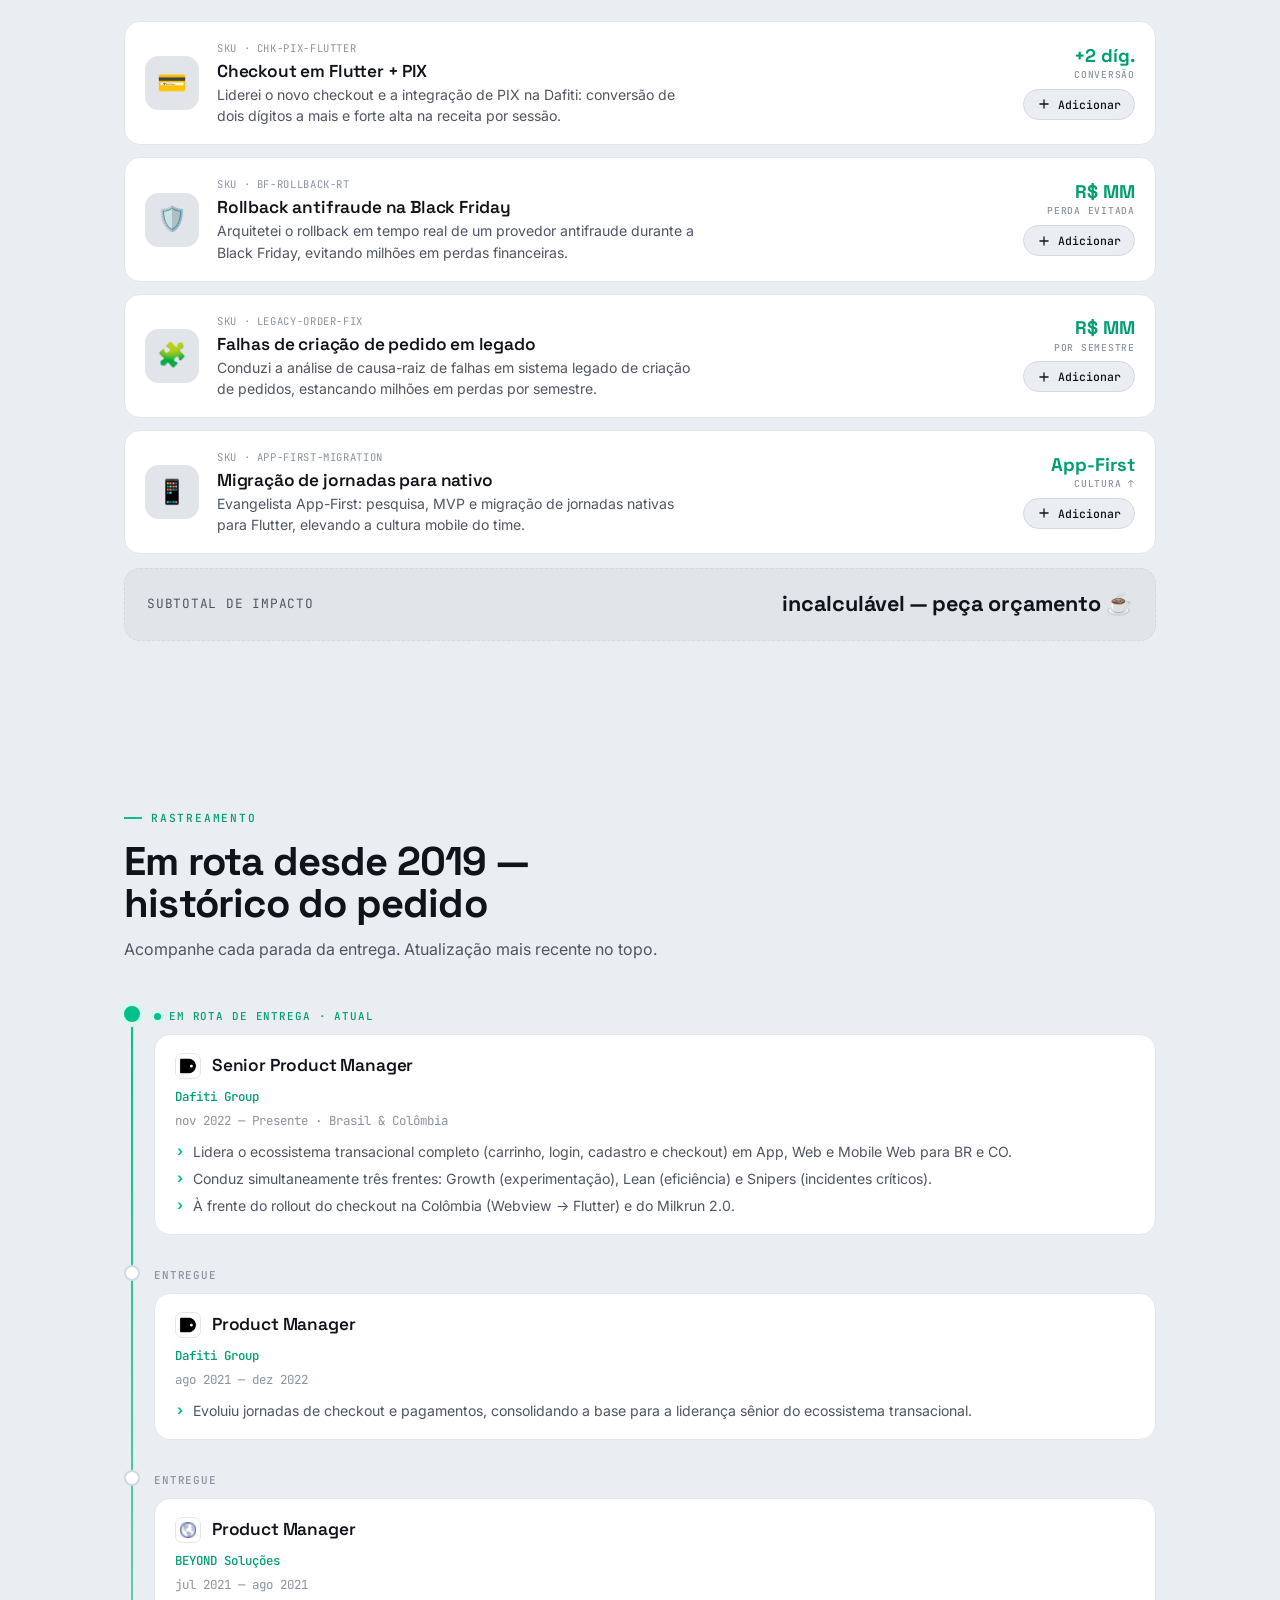
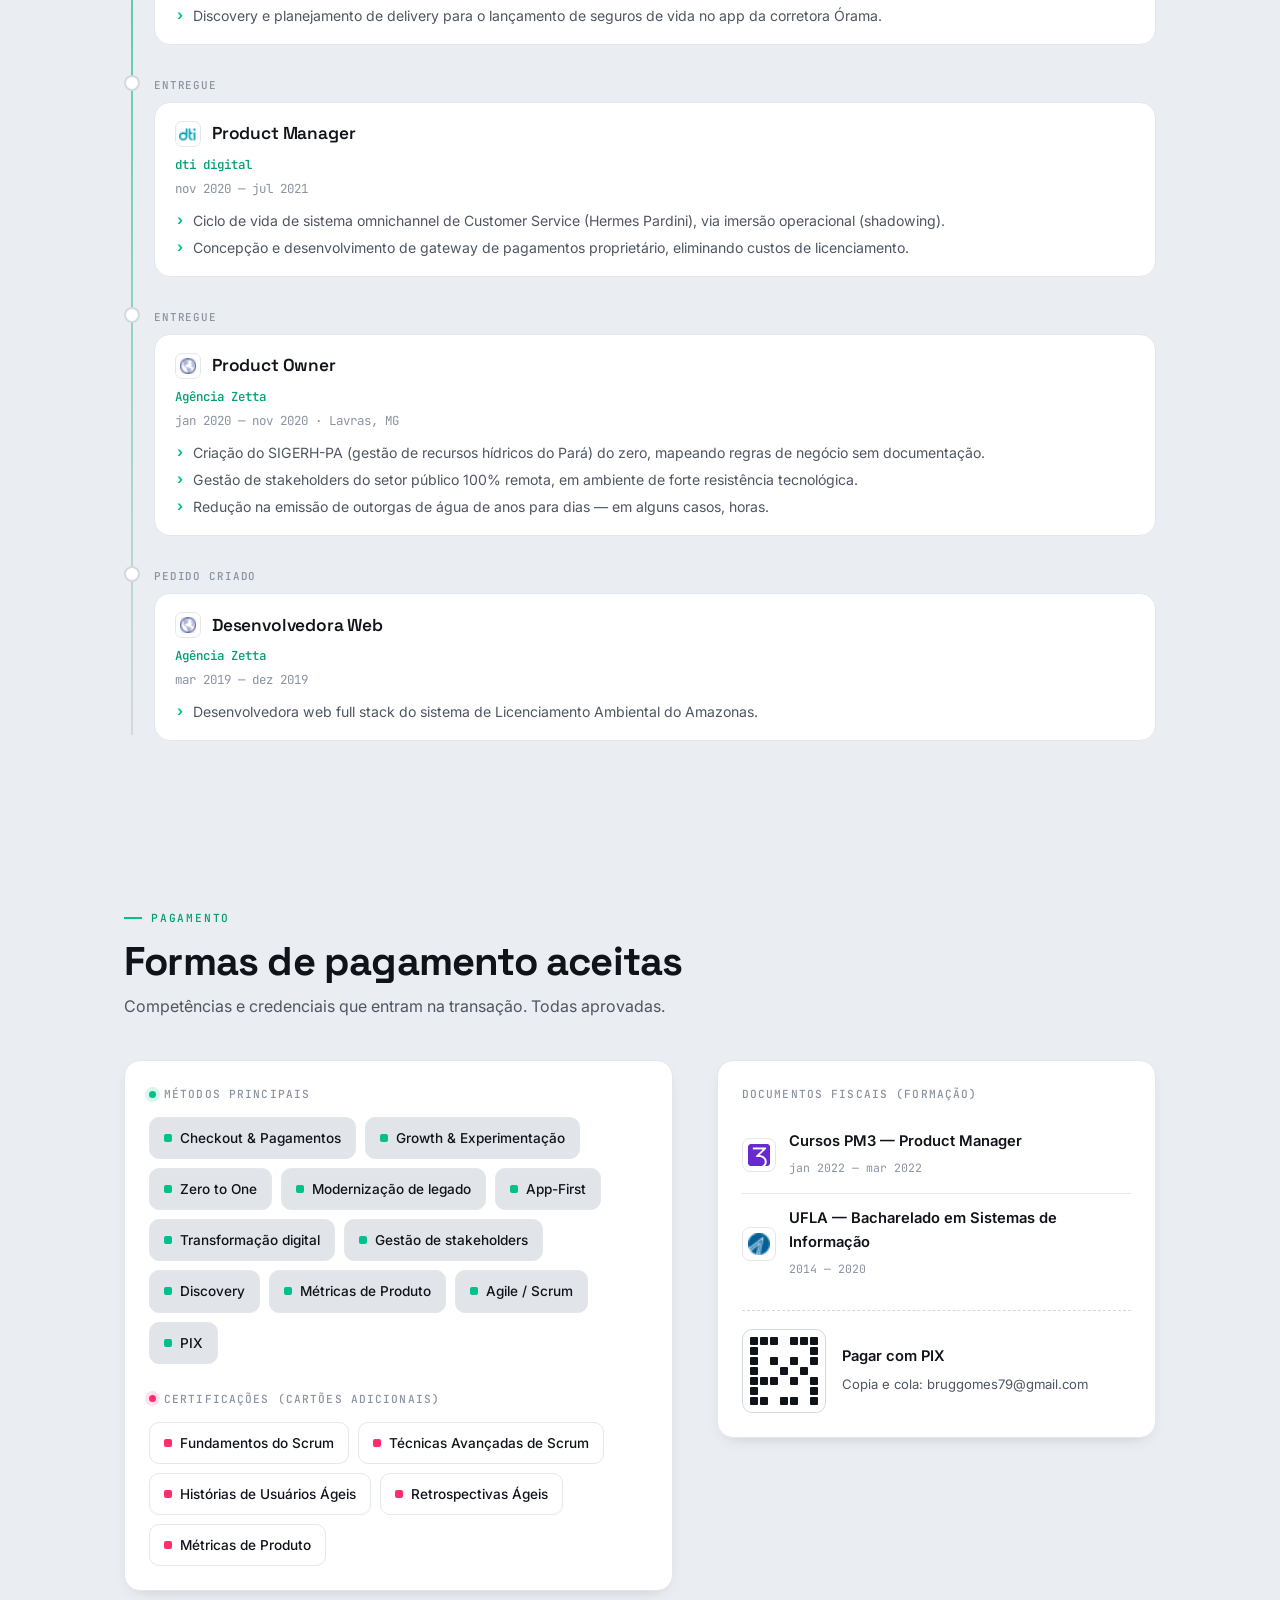
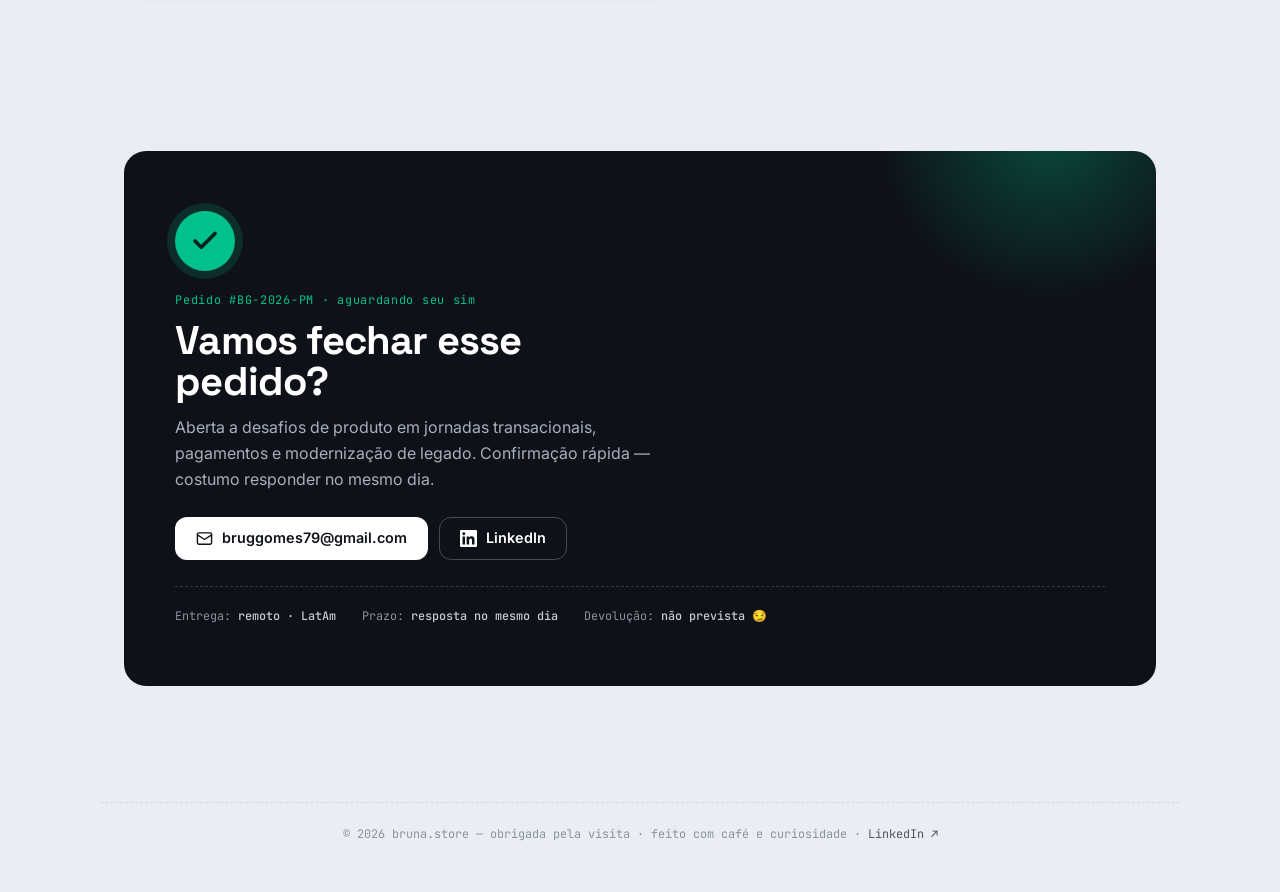
==== commit 742be1f4: "Currículo como checkout: PDP, carrinho, rastreamento, pagamento, confirmação Reconstrução do zero co" ====
--- a/index.html
+++ b/index.html
@@ -18,199 +18,260 @@
 <meta name="twitter:title" content="Bruna Gomes — Senior Product Manager">
 <meta name="twitter:description" content="Senior Product Manager · E-commerce, Checkout & Pagamentos · LatAm">
 <meta name="twitter:image" content="https://brunagomes.me/assets/bruna.jpg">
-<meta name="theme-color" content="#F4F0E9">
+<meta name="theme-color" content="#0E1117">
 <script type="application/ld+json">{"@context":"https://schema.org","@type":"Person","name":"Bruna Gomes","givenName":"Bruna","familyName":"Gomes","jobTitle":"Senior Product Manager","url":"https://brunagomes.me","image":"https://brunagomes.me/assets/bruna.jpg","email":"mailto:bruggomes79@gmail.com","address":{"@type":"PostalAddress","addressLocality":"São Sebastião","addressRegion":"SP","addressCountry":"BR"},"sameAs":["https://www.linkedin.com/in/bruna-gomes-product-manager"],"knowsAbout":["Product Management","E-commerce","Checkout","Payments","PIX","Growth","Agile"],"alumniOf":{"@type":"CollegeOrUniversity","name":"UFLA"},"worksFor":{"@type":"Organization","name":"Dafiti Group"}}</script>
 <link rel="preconnect" href="https://fonts.googleapis.com">
 <link rel="preconnect" href="https://fonts.gstatic.com" crossorigin>
-<link href="https://fonts.googleapis.com/css2?family=Fraunces:opsz,wght@9..144,400;9..144,500;9..144,600;9..144,700&family=Inter:wght@400;500;600&display=swap" rel="stylesheet">
+<link href="https://fonts.googleapis.com/css2?family=Space+Grotesk:wght@500;600;700&family=Inter:wght@400;500;600&family=JetBrains+Mono:wght@400;500;700&display=swap" rel="stylesheet">
 <style>
 :root{
-  --bg:#F4F0E9;        /* warm paper */
-  --bg2:#EFEAE1;
-  --surface:#FBF9F5;
-  --ink:#211D18;       /* espresso */
-  --ink-soft:#5C544A;
-  --muted:#9A9085;
-  --line:#E2DBCF;
-  --line2:#D6CEBF;
-  --accent:#9A2B4F;    /* refined wine */
-  --accent-deep:#7C1F3E;
-  --accent-soft:#F1E2E7;
-  --maxw:1000px;
-  --r:14px;
+  --bg:#EAEDF1;          /* cool app canvas */
+  --bg2:#E1E5EA;
+  --surface:#FFFFFF;
+  --ink:#10131A;         /* slate near-black */
+  --ink-soft:#4F5663;
+  --muted:#8A93A1;
+  --line:#E3E7EC;
+  --line2:#D3D9E0;
+  --pix:#00C08B;         /* "buy now" green / PIX energy */
+  --pix-deep:#009E72;
+  --pix-soft:#D9F5EC;
+  --sale:#FF2D6B;        /* promo-tag magenta */
+  --sale-soft:#FFE2EC;
+  --ink-card:#0E1117;    /* dark confirmation panel */
+  --maxw:1080px;
+  --r:16px;
+  --r-sm:10px;
+  --shadow:0 18px 40px -26px rgba(16,19,26,.45);
+  --shadow-sm:0 6px 18px -12px rgba(16,19,26,.35);
 }
 *,*::before,*::after{box-sizing:border-box;margin:0;padding:0}
-html{scroll-behavior:smooth;background:var(--bg);-webkit-text-size-adjust:100%}
+html{scroll-behavior:smooth;background:var(--bg);-webkit-text-size-adjust:100%;scroll-padding-top:118px}
 body{
   font-family:Inter,system-ui,-apple-system,sans-serif;
-  background:var(--bg);color:var(--ink-soft);
-  line-height:1.65;font-size:1rem;-webkit-font-smoothing:antialiased;
+  background:
+    radial-gradient(900px 480px at 88% -8%, #F6F8FA 0%, transparent 60%),
+    var(--bg);
+  color:var(--ink-soft);
+  line-height:1.62;font-size:1rem;-webkit-font-smoothing:antialiased;
   text-rendering:optimizeLegibility;overflow-x:hidden;
 }
-::selection{background:var(--accent-soft);color:var(--accent-deep)}
-h1,h2,h3,.display{font-family:Fraunces,Georgia,serif;color:var(--ink);line-height:1.05;font-weight:600}
-h1{font-size:clamp(2.9rem,8vw,5.4rem);font-weight:600;letter-spacing:-.02em}
-h2{font-size:clamp(1.7rem,4vw,2.6rem);font-weight:600;letter-spacing:-.015em}
-h3{font-size:1.12rem;font-weight:600;letter-spacing:-.01em}
-p{max-width:64ch}
-a{color:var(--accent);text-decoration:none;transition:color .2s}
-a:hover{color:var(--accent-deep)}
+::selection{background:var(--pix-soft);color:var(--pix-deep)}
+h1,h2,h3,.display{font-family:'Space Grotesk',Georgia,sans-serif;color:var(--ink);line-height:1.04;font-weight:700;letter-spacing:-.02em}
+h1{font-size:clamp(2.4rem,6.4vw,4.2rem)}
+h2{font-size:clamp(1.7rem,4vw,2.5rem)}
+h3{font-size:1.08rem;font-weight:600;letter-spacing:-.01em}
+p{max-width:62ch}
+a{color:var(--pix-deep);text-decoration:none;transition:color .2s}
+a:hover{color:var(--pix)}
 img{max-width:100%;display:block}
-.wrap{max-width:var(--maxw);margin:0 auto;padding:0 28px}
-.eyebrow{font-family:Inter,sans-serif;font-size:.72rem;font-weight:600;text-transform:uppercase;letter-spacing:.18em;color:var(--accent);display:inline-flex;align-items:center;gap:10px}
-.eyebrow::before{content:"";width:22px;height:1.5px;background:var(--accent);display:inline-block}
+.mono{font-family:'JetBrains Mono',ui-monospace,monospace}
+.wrap{max-width:var(--maxw);margin:0 auto;padding:0 24px}
+:focus-visible{outline:2.5px solid var(--pix-deep);outline-offset:3px;border-radius:6px}
+
+.eyebrow{font-family:'JetBrains Mono',monospace;font-size:.7rem;font-weight:500;text-transform:uppercase;letter-spacing:.16em;color:var(--pix-deep);display:inline-flex;align-items:center;gap:9px}
+.eyebrow::before{content:"";width:18px;height:2px;background:var(--pix);display:inline-block}
 
 /* ---------- top bar ---------- */
-.bar{position:sticky;top:0;z-index:50;background:color-mix(in srgb,var(--bg) 86%,transparent);backdrop-filter:saturate(140%) blur(10px);border-bottom:1px solid transparent;transition:border-color .3s}
-.bar.scrolled{border-color:var(--line)}
-.bar-in{max-width:var(--maxw);margin:0 auto;padding:14px 28px;display:flex;align-items:center;justify-content:space-between;gap:16px}
-.mark{font-family:Fraunces,serif;font-weight:600;font-size:1.05rem;color:var(--ink);letter-spacing:-.01em}
-.mark b{color:var(--accent)}
-.lang{display:inline-flex;background:var(--surface);border:1px solid var(--line);border-radius:99px;padding:3px}
-.lang button{border:none;background:none;font-family:Inter,sans-serif;font-weight:600;font-size:.74rem;padding:5px 13px;border-radius:99px;cursor:pointer;color:var(--ink-soft);transition:all .2s;letter-spacing:.02em}
-.lang button.on{background:var(--accent);color:#fff}
+.bar{position:sticky;top:0;z-index:60;background:color-mix(in srgb,var(--bg) 82%,transparent);backdrop-filter:saturate(150%) blur(12px);border-bottom:1px solid transparent;transition:border-color .3s}
+.bar.scrolled{border-color:var(--line2)}
+.bar-in{max-width:var(--maxw);margin:0 auto;padding:13px 24px;display:flex;align-items:center;justify-content:space-between;gap:14px}
+.mark{font-family:'Space Grotesk',sans-serif;font-weight:700;font-size:1.12rem;color:var(--ink);letter-spacing:-.02em;display:inline-flex;align-items:center;gap:8px}
+.mark svg{width:19px;height:19px;stroke:var(--pix-deep)}
+.mark span{color:var(--muted);font-weight:500}
+.bar-right{display:flex;align-items:center;gap:10px}
+.lang{display:inline-flex;background:var(--surface);border:1px solid var(--line2);border-radius:99px;padding:3px}
+.lang button{border:none;background:none;font-family:'JetBrains Mono',monospace;font-weight:500;font-size:.72rem;padding:5px 11px;border-radius:99px;cursor:pointer;color:var(--ink-soft);transition:all .2s}
+.lang button.on{background:var(--ink);color:#fff}
 .lang button:not(.on):hover{color:var(--ink)}
-
-/* ---------- hero ---------- */
-.hero{padding:clamp(48px,8vw,92px) 0 clamp(36px,5vw,56px)}
-.hero-grid{display:grid;grid-template-columns:1.5fr .85fr;gap:clamp(28px,5vw,64px);align-items:center}
-.hero .eyebrow{margin-bottom:22px}
-.hero h1{margin-bottom:18px}
-.hero h1 .em{font-style:italic;color:var(--accent);font-weight:500}
-.lede{font-size:clamp(1.05rem,2vw,1.22rem);color:var(--ink-soft);max-width:46ch;margin-bottom:26px}
-.lede b{color:var(--ink);font-weight:600}
-.hero-cta{display:flex;gap:12px;flex-wrap:wrap;margin-bottom:30px}
-.meta-row{display:flex;align-items:center;gap:14px;flex-wrap:wrap;font-size:.82rem;color:var(--muted)}
-.meta-row .pin{display:inline-flex;align-items:center;gap:7px}
-.meta-row svg{width:15px;height:15px;stroke:var(--accent)}
-.portrait{position:relative}
-.portrait img{width:100%;aspect-ratio:4/5;object-fit:cover;border-radius:var(--r);border:1px solid var(--line2);filter:saturate(1.02)}
-.portrait::after{content:"";position:absolute;inset:0;border-radius:var(--r);box-shadow:inset 0 0 0 1px rgba(33,29,24,.04);pointer-events:none}
-.portrait .tagchip{position:absolute;left:-14px;bottom:18px;background:var(--ink);color:#fff;font-size:.74rem;font-weight:600;letter-spacing:.04em;padding:9px 15px;border-radius:99px;box-shadow:0 10px 30px -12px rgba(33,29,24,.5)}
-.portrait .tagchip b{color:#F2B8C6}
-
-/* ---------- btns ---------- */
-.btn{display:inline-flex;align-items:center;gap:9px;font-family:Inter,sans-serif;font-weight:600;font-size:.9rem;border-radius:99px;padding:12px 22px;cursor:pointer;transition:all .22s;border:1px solid transparent}
+.cart-btn{position:relative;display:inline-flex;align-items:center;gap:8px;background:var(--ink);color:#fff;border:none;border-radius:99px;padding:8px 15px 8px 13px;font-family:'JetBrains Mono',monospace;font-size:.74rem;font-weight:500;cursor:pointer;transition:transform .2s,background .2s}
+.cart-btn:hover{background:#000;transform:translateY(-1px)}
+.cart-btn svg{width:16px;height:16px;stroke:#fff}
+.cart-count{min-width:18px;height:18px;padding:0 5px;border-radius:99px;background:var(--pix);color:#06251c;font-weight:700;font-size:.68rem;display:inline-flex;align-items:center;justify-content:center}
+.cart-btn.bump{animation:bump .4s cubic-bezier(.2,1.4,.4,1)}
+@keyframes bump{30%{transform:scale(1.14)}60%{transform:scale(.96)}100%{transform:scale(1)}}
+
+/* ---------- stepper ---------- */
+.stepper{position:sticky;top:53px;z-index:55;background:color-mix(in srgb,var(--bg) 88%,transparent);backdrop-filter:blur(10px);border-bottom:1px solid var(--line2)}
+.stepper-in{max-width:var(--maxw);margin:0 auto;padding:0 24px}
+.stepper ol{list-style:none;display:flex;gap:4px;overflow-x:auto;scrollbar-width:none}
+.stepper ol::-webkit-scrollbar{display:none}
+.stepper a{flex:none;display:flex;align-items:center;gap:8px;padding:12px 6px;font-family:'JetBrains Mono',monospace;font-size:.72rem;color:var(--muted);border-bottom:2px solid transparent;transition:color .25s,border-color .25s;white-space:nowrap}
+.stepper a .num{font-weight:700;color:var(--line2);transition:color .25s}
+.stepper a:hover{color:var(--ink-soft)}
+.stepper a.active{color:var(--ink);border-color:var(--pix)}
+.stepper a.active .num{color:var(--pix-deep)}
+.stepper a .sep{color:var(--line2)}
+
+/* ---------- generic section ---------- */
+.sec{padding:clamp(46px,7vw,80px) 0}
+.sec-head{margin-bottom:clamp(26px,4vw,40px)}
+.sec-head .eyebrow{margin-bottom:14px}
+.sec-head h2{max-width:22ch}
+.sec-head .sub{margin-top:12px;font-size:1rem;max-width:56ch}
+.tag{display:inline-flex;align-items:center;gap:6px;font-family:'JetBrains Mono',monospace;font-size:.66rem;font-weight:700;text-transform:uppercase;letter-spacing:.08em;padding:4px 9px;border-radius:6px;background:var(--sale-soft);color:var(--sale)}
+.tag.green{background:var(--pix-soft);color:var(--pix-deep)}
+.dot{width:7px;height:7px;border-radius:50%;background:var(--pix);box-shadow:0 0 0 4px var(--pix-soft);display:inline-block;flex:none}
+
+/* ---------- hero / PDP ---------- */
+.hero{padding:clamp(30px,5vw,52px) 0 clamp(28px,4vw,44px)}
+.crumb{font-family:'JetBrains Mono',monospace;font-size:.72rem;color:var(--muted);margin-bottom:22px;display:flex;gap:8px;flex-wrap:wrap}
+.crumb b{color:var(--ink-soft);font-weight:500}
+.pdp{display:grid;grid-template-columns:.92fr 1.08fr;gap:clamp(26px,4vw,52px);align-items:start}
+.gallery{position:relative}
+.gallery .main{position:relative;border-radius:var(--r);overflow:hidden;border:1px solid var(--line2);background:var(--surface);box-shadow:var(--shadow)}
+.gallery .main img{width:100%;aspect-ratio:4/5;object-fit:cover}
+.gallery .badge{position:absolute;top:14px;left:14px;z-index:2}
+.gallery .stock{position:absolute;bottom:14px;left:14px;z-index:2;display:inline-flex;align-items:center;gap:8px;background:rgba(255,255,255,.94);backdrop-filter:blur(4px);border:1px solid var(--line);border-radius:99px;padding:7px 13px;font-family:'JetBrains Mono',monospace;font-size:.72rem;font-weight:500;color:var(--ink)}
+.thumbs{display:flex;gap:8px;margin-top:10px}
+.thumbs .t{flex:1;border:1px solid var(--line2);border-radius:var(--r-sm);background:var(--surface);padding:11px 6px;text-align:center;font-family:'JetBrains Mono',monospace;font-size:.62rem;color:var(--ink-soft);line-height:1.3}
+.thumbs .t b{display:block;font-size:1.05rem;color:var(--pix-deep);font-weight:700}
+
+.pinfo .rating{display:flex;align-items:center;gap:10px;margin-bottom:14px;font-size:.82rem;color:var(--ink-soft)}
+.pinfo .stars{color:var(--pix);letter-spacing:2px;font-size:.95rem}
+.pinfo h1{margin-bottom:8px}
+.pinfo h1 .by{display:block;font-size:clamp(1rem,2vw,1.25rem);font-weight:500;color:var(--ink-soft);letter-spacing:0;margin-top:8px;font-family:Inter,sans-serif}
+.pinfo .lede{font-size:1.04rem;color:var(--ink-soft);max-width:50ch;margin:16px 0 22px}
+.pinfo .lede b{color:var(--ink);font-weight:600}
+
+.pricecard{background:var(--surface);border:1px solid var(--line2);border-radius:var(--r);padding:20px 22px;box-shadow:var(--shadow-sm);margin-bottom:18px}
+.pricecard .label{font-family:'JetBrains Mono',monospace;font-size:.68rem;text-transform:uppercase;letter-spacing:.12em;color:var(--muted)}
+.pricecard .price{font-family:'Space Grotesk',sans-serif;font-size:clamp(1.7rem,3.4vw,2.3rem);font-weight:700;color:var(--ink);line-height:1.05;margin:6px 0 4px;display:flex;align-items:baseline;gap:12px;flex-wrap:wrap}
+.pricecard .price s{font-family:'JetBrains Mono',monospace;font-size:.92rem;font-weight:400;color:var(--muted)}
+.pricecard .note{font-size:.86rem;color:var(--ink-soft)}
+.pricecard .cta{display:flex;gap:10px;flex-wrap:wrap;margin-top:18px}
+
+.specs{border-top:1px solid var(--line);margin-top:4px}
+.specs .row{display:grid;grid-template-columns:128px 1fr;gap:14px;padding:9px 0;border-bottom:1px solid var(--line);font-size:.86rem}
+.specs .k{font-family:'JetBrains Mono',monospace;font-size:.72rem;text-transform:uppercase;letter-spacing:.06em;color:var(--muted);padding-top:2px}
+.specs .v{color:var(--ink)}
+.trust{display:flex;gap:8px;flex-wrap:wrap;margin-top:18px}
+.trust span{display:inline-flex;align-items:center;gap:7px;font-size:.78rem;color:var(--ink-soft);background:var(--bg2);border:1px solid var(--line);border-radius:99px;padding:6px 12px}
+.trust svg{width:14px;height:14px;stroke:var(--pix-deep)}
+
+/* ---------- buttons ---------- */
+.btn{display:inline-flex;align-items:center;justify-content:center;gap:9px;font-family:Inter,sans-serif;font-weight:600;font-size:.9rem;border-radius:12px;padding:12px 20px;cursor:pointer;transition:transform .2s,background .2s,box-shadow .2s,border-color .2s,color .2s;border:1px solid transparent;line-height:1}
 .btn svg{width:17px;height:17px}
-.btn-p{background:var(--accent);color:#fff}
-.btn-p:hover{background:var(--accent-deep);color:#fff;transform:translateY(-2px);box-shadow:0 12px 26px -14px var(--accent)}
-.btn-g{background:transparent;border-color:var(--line2);color:var(--ink)}
-.btn-g:hover{border-color:var(--accent);color:var(--accent);transform:translateY(-2px)}
-
-/* ---------- stat strip ---------- */
-.stats{display:grid;grid-template-columns:repeat(4,1fr);gap:0;border-top:1px solid var(--line);border-bottom:1px solid var(--line);margin-top:clamp(28px,4vw,44px)}
-.stats>div{padding:26px 24px 26px 0;border-left:1px solid var(--line);padding-left:24px}
-.stats>div:first-child{border-left:none;padding-left:0}
-.stats .n{font-family:Fraunces,serif;font-size:clamp(1.9rem,3vw,2.5rem);font-weight:600;color:var(--ink);line-height:1;letter-spacing:-.02em}
-.stats .n .accent{color:var(--accent)}
-.stats .l{font-size:.8rem;color:var(--ink-soft);margin-top:9px;line-height:1.45;max-width:22ch}
-
-/* ---------- section base ---------- */
-.sec{padding:clamp(54px,8vw,88px) 0}
-.sec-head{margin-bottom:clamp(28px,4vw,44px)}
-.sec-head .eyebrow{margin-bottom:16px}
-.sec-head h2{max-width:20ch}
-.sec-head .sub{margin-top:14px;font-size:1.02rem;max-width:58ch}
-
-/* ---------- impact ---------- */
-.impact-grid{display:grid;grid-template-columns:repeat(2,1fr);gap:16px}
-.icard{background:var(--surface);border:1px solid var(--line);border-radius:var(--r);padding:30px 28px;transition:border-color .3s,transform .3s,box-shadow .3s;position:relative;overflow:hidden}
-.icard:hover{border-color:var(--line2);transform:translateY(-3px);box-shadow:0 22px 40px -28px rgba(33,29,24,.4)}
-.icard .big{font-family:Fraunces,serif;font-size:clamp(2rem,3.2vw,2.6rem);font-weight:600;color:var(--accent);line-height:1;letter-spacing:-.02em;margin-bottom:14px;display:block}
-.icard h3{margin-bottom:8px}
-.icard p{font-size:.92rem;line-height:1.6}
-
-/* ---------- about ---------- */
-.about-grid{display:grid;grid-template-columns:1fr 1fr;gap:clamp(24px,5vw,56px);align-items:start}
-.about-grid .lead-q{font-family:Fraunces,serif;font-size:clamp(1.4rem,2.6vw,1.9rem);font-weight:500;color:var(--ink);line-height:1.3;letter-spacing:-.01em}
-.about-grid .lead-q .em{font-style:italic;color:var(--accent)}
-.about-body p{font-size:1rem;margin-bottom:16px}
-.about-body p:last-child{margin-bottom:0}
-
-/* ---------- experience ---------- */
-.tl{position:relative}
-.job{display:grid;grid-template-columns:170px 1fr;gap:28px;padding:28px 0;border-top:1px solid var(--line)}
-.job:first-child{border-top:none;padding-top:0}
-.job .when{font-size:.82rem;color:var(--muted);font-weight:500;padding-top:3px}
-.job .when .loc{display:block;margin-top:4px;color:var(--muted)}
-.job .role-row{display:flex;align-items:center;gap:10px;flex-wrap:wrap;margin-bottom:3px}
-.job .role-row img{width:20px;height:20px;border-radius:5px;object-fit:contain;background:#fff;border:1px solid var(--line);padding:2px}
-.job .co{font-size:.9rem;color:var(--accent);font-weight:600;margin-bottom:12px}
-.job ul{list-style:none;display:grid;gap:7px}
-.job li{font-size:.92rem;line-height:1.55;padding-left:18px;position:relative}
-.job li::before{content:"";position:absolute;left:0;top:.62em;width:6px;height:6px;border-radius:50%;background:var(--accent-soft);border:1.5px solid var(--accent)}
-
-/* ---------- skills ---------- */
-.skills-grid{display:grid;grid-template-columns:1.2fr 1fr;gap:clamp(28px,5vw,56px)}
-.kicker{font-size:.74rem;font-weight:600;text-transform:uppercase;letter-spacing:.12em;color:var(--muted);margin-bottom:14px}
-.chips{display:flex;flex-wrap:wrap;gap:9px}
-.chip{font-size:.85rem;font-weight:500;padding:8px 15px;border-radius:99px;background:var(--accent-soft);color:var(--accent-deep);transition:transform .22s,background .22s;cursor:default}
-.chip:hover{transform:translateY(-2px);background:#EAD2DA}
-.chip.o{background:transparent;border:1px solid var(--line2);color:var(--ink-soft)}
-.chip.o:hover{border-color:var(--accent);color:var(--accent);background:transparent}
-.edu{padding:16px 0;border-top:1px solid var(--line);display:flex;gap:14px;align-items:flex-start}
-.edu:first-of-type{margin-top:6px}
-.edu img{width:30px;height:30px;border-radius:7px;object-fit:contain;background:#fff;border:1px solid var(--line);padding:4px;flex:none}
-.edu strong{display:block;font-weight:600;font-size:.95rem;color:var(--ink)}
-.edu span{font-size:.8rem;color:var(--muted)}
-
-/* ---------- contact ---------- */
-.contact{background:var(--ink);border-radius:calc(var(--r) + 6px);padding:clamp(40px,6vw,72px) clamp(28px,5vw,64px);color:#D9D2C7;position:relative;overflow:hidden}
-.contact::before{content:"";position:absolute;top:-60%;right:-10%;width:420px;height:420px;background:radial-gradient(circle,rgba(154,43,79,.55),transparent 65%);pointer-events:none}
-.contact .eyebrow{color:#F2B8C6}
-.contact .eyebrow::before{background:#F2B8C6}
-.contact h2{color:#fff;margin:16px 0 14px;max-width:18ch}
-.contact p{color:#C8BFB3;max-width:50ch;margin-bottom:28px}
-.contact .btns{display:flex;gap:12px;flex-wrap:wrap}
-.contact .btn-light{background:#fff;color:var(--ink)}
-.contact .btn-light:hover{background:#F2B8C6;color:var(--accent-deep);transform:translateY(-2px)}
-.contact .btn-ghost{border-color:rgba(255,255,255,.22);color:#fff}
-.contact .btn-ghost:hover{border-color:#F2B8C6;color:#F2B8C6;transform:translateY(-2px)}
+.btn-buy{background:var(--pix);color:#06251c}
+.btn-buy:hover{background:var(--pix-deep);color:#fff;transform:translateY(-2px);box-shadow:0 14px 26px -14px var(--pix-deep)}
+.btn-ghost{background:var(--surface);border-color:var(--line2);color:var(--ink)}
+.btn-ghost:hover{border-color:var(--ink);color:var(--ink);transform:translateY(-2px)}
+.btn-dark{background:var(--ink);color:#fff}
+.btn-dark:hover{background:#000;transform:translateY(-2px)}
+.btn-light{background:#fff;color:var(--ink)}
+.btn-light:hover{background:var(--pix);color:#06251c;transform:translateY(-2px)}
+.btn-line{background:transparent;border-color:rgba(255,255,255,.24);color:#fff}
+.btn-line:hover{border-color:var(--pix);color:var(--pix);transform:translateY(-2px)}
+
+/* ---------- cart / impact ---------- */
+.cart-list{display:grid;gap:12px}
+.line{display:grid;grid-template-columns:54px 1fr auto;gap:18px;align-items:center;background:var(--surface);border:1px solid var(--line);border-radius:var(--r);padding:18px 20px;transition:border-color .25s,transform .25s,box-shadow .25s}
+.line:hover{border-color:var(--line2);transform:translateY(-2px);box-shadow:var(--shadow-sm)}
+.line .ic{width:54px;height:54px;border-radius:13px;background:var(--bg2);border:1px solid var(--line);display:flex;align-items:center;justify-content:center;font-size:1.5rem}
+.line .body h3{margin-bottom:3px}
+.line .body .sku{font-family:'JetBrains Mono',monospace;font-size:.66rem;color:var(--muted);text-transform:uppercase;letter-spacing:.06em;margin-bottom:6px}
+.line .body p{font-size:.88rem;line-height:1.5;max-width:54ch}
+.line .end{text-align:right;display:flex;flex-direction:column;align-items:flex-end;gap:9px}
+.line .val{font-family:'Space Grotesk',sans-serif;font-weight:700;color:var(--pix-deep);font-size:1.15rem;line-height:1;white-space:nowrap}
+.line .val small{display:block;font-family:'JetBrains Mono',monospace;font-size:.6rem;font-weight:500;color:var(--muted);text-transform:uppercase;letter-spacing:.08em;margin-top:5px}
+.add{display:inline-flex;align-items:center;gap:7px;font-family:'JetBrains Mono',monospace;font-size:.72rem;font-weight:500;border:1px solid var(--line2);background:var(--bg);color:var(--ink);border-radius:99px;padding:7px 13px;cursor:pointer;transition:all .2s;white-space:nowrap}
+.add svg{width:14px;height:14px;stroke:currentColor}
+.add:hover{border-color:var(--pix-deep);color:var(--pix-deep)}
+.add.done{background:var(--pix-soft);border-color:var(--pix);color:var(--pix-deep);cursor:default}
+.subtotal{display:flex;justify-content:space-between;align-items:center;gap:16px;flex-wrap:wrap;margin-top:14px;padding:18px 22px;border:1px dashed var(--line2);border-radius:var(--r);background:var(--bg2)}
+.subtotal .l{font-family:'JetBrains Mono',monospace;font-size:.8rem;color:var(--ink-soft);text-transform:uppercase;letter-spacing:.06em}
+.subtotal .r{font-family:'Space Grotesk',sans-serif;font-weight:700;font-size:1.35rem;color:var(--ink)}
+
+/* ---------- tracking / experience ---------- */
+.track{position:relative;padding-left:30px}
+.track::before{content:"";position:absolute;left:7px;top:6px;bottom:6px;width:2px;background:linear-gradient(var(--pix),var(--line2))}
+.event{position:relative;padding:0 0 26px}
+.event:last-child{padding-bottom:0}
+.event::before{content:"";position:absolute;left:-30px;top:4px;width:16px;height:16px;border-radius:50%;background:var(--surface);border:2px solid var(--line2)}
+.event.now::before{background:var(--pix);border-color:var(--pix);box-shadow:0 0 0 5px var(--pix-soft)}
+.event .status{display:inline-flex;align-items:center;gap:8px;font-family:'JetBrains Mono',monospace;font-size:.68rem;font-weight:500;text-transform:uppercase;letter-spacing:.08em;color:var(--muted);margin-bottom:8px}
+.event.now .status{color:var(--pix-deep)}
+.event .card{background:var(--surface);border:1px solid var(--line);border-radius:var(--r);padding:18px 20px;transition:border-color .25s,box-shadow .25s}
+.event .card:hover{border-color:var(--line2);box-shadow:var(--shadow-sm)}
+.event .top{display:flex;align-items:center;gap:11px;flex-wrap:wrap;margin-bottom:4px}
+.event .top img{width:26px;height:26px;border-radius:7px;object-fit:contain;background:#fff;border:1px solid var(--line);padding:3px;flex:none}
+.event .co{font-family:'JetBrains Mono',monospace;font-size:.78rem;color:var(--pix-deep);font-weight:500}
+.event .when{font-size:.78rem;color:var(--muted);margin:2px 0 10px}
+.event ul{list-style:none;display:grid;gap:6px}
+.event li{font-size:.88rem;line-height:1.5;padding-left:18px;position:relative}
+.event li::before{content:"›";position:absolute;left:2px;top:-1px;color:var(--pix);font-weight:700}
+
+/* ---------- payment / skills ---------- */
+.pay-grid{display:grid;grid-template-columns:1.25fr 1fr;gap:clamp(22px,4vw,44px);align-items:start}
+.panel{background:var(--surface);border:1px solid var(--line);border-radius:var(--r);padding:24px;box-shadow:var(--shadow-sm)}
+.kicker{font-family:'JetBrains Mono',monospace;font-size:.7rem;font-weight:500;text-transform:uppercase;letter-spacing:.1em;color:var(--muted);margin-bottom:14px;display:flex;align-items:center;gap:8px}
+.methods{display:flex;flex-wrap:wrap;gap:9px}
+.method{display:inline-flex;align-items:center;gap:8px;font-size:.85rem;font-weight:500;padding:9px 14px;border-radius:10px;background:var(--bg2);border:1px solid var(--line);color:var(--ink);transition:transform .2s,border-color .2s,background .2s;cursor:default}
+.method::before{content:"";width:8px;height:8px;border-radius:2px;background:var(--pix)}
+.method:hover{transform:translateY(-2px);border-color:var(--pix);background:var(--pix-soft)}
+.method.o{background:transparent}
+.method.o::before{background:var(--sale)}
+.method.o:hover{border-color:var(--sale);background:var(--sale-soft)}
+.docs{margin-top:8px}
+.doc{display:flex;gap:13px;align-items:center;padding:13px 0;border-top:1px solid var(--line)}
+.doc:first-child{border-top:none}
+.doc img{width:34px;height:34px;border-radius:8px;object-fit:contain;background:#fff;border:1px solid var(--line);padding:5px;flex:none}
+.doc strong{display:block;font-weight:600;font-size:.92rem;color:var(--ink)}
+.doc span{font-family:'JetBrains Mono',monospace;font-size:.72rem;color:var(--muted)}
+.pix-box{display:flex;gap:16px;align-items:center;margin-top:16px;padding-top:18px;border-top:1px dashed var(--line2)}
+.qr{width:84px;height:84px;flex:none;border-radius:10px;border:1px solid var(--line2);padding:7px;background:#fff;display:grid;grid-template-columns:repeat(7,1fr);grid-template-rows:repeat(7,1fr);gap:2px}
+.qr i{background:var(--ink);border-radius:1px}
+.qr i.off{background:transparent}
+.pix-box .pt strong{display:block;color:var(--ink);font-size:.92rem;font-weight:600;margin-bottom:2px}
+.pix-box .pt span{font-size:.82rem;color:var(--ink-soft)}
+
+/* ---------- confirmation / contact ---------- */
+.confirm{background:var(--ink-card);border-radius:calc(var(--r) + 6px);padding:clamp(34px,5vw,60px) clamp(24px,4vw,56px);color:#C7CDD8;position:relative;overflow:hidden}
+.confirm::before{content:"";position:absolute;top:-40%;right:-8%;width:380px;height:380px;background:radial-gradient(circle,rgba(0,192,139,.32),transparent 65%);pointer-events:none}
+.confirm .check{width:60px;height:60px;border-radius:50%;background:var(--pix);display:flex;align-items:center;justify-content:center;margin-bottom:20px;box-shadow:0 0 0 8px rgba(0,192,139,.16)}
+.confirm .check svg{width:30px;height:30px;stroke:#06251c;stroke-width:3}
+.confirm .order{font-family:'JetBrains Mono',monospace;font-size:.74rem;letter-spacing:.06em;color:var(--pix);margin-bottom:10px}
+.confirm h2{color:#fff;margin-bottom:12px;max-width:18ch}
+.confirm p{color:#A8B0BD;max-width:48ch;margin-bottom:24px}
+.confirm .btns{display:flex;gap:11px;flex-wrap:wrap}
+.confirm .receipt{margin-top:26px;padding-top:20px;border-top:1px dashed rgba(255,255,255,.16);display:flex;gap:26px;flex-wrap:wrap;font-family:'JetBrains Mono',monospace;font-size:.74rem;color:#8A93A1}
+.confirm .receipt b{color:#C7CDD8;font-weight:500}
 
 /* ---------- footer ---------- */
-.ft{padding:40px 0;display:flex;justify-content:space-between;align-items:center;gap:16px;flex-wrap:wrap;font-size:.8rem;color:var(--muted)}
-.ft a{color:var(--ink-soft);font-weight:500}
-.ft a:hover{color:var(--accent)}
+.ft{padding:36px 0 48px;text-align:center;font-family:'JetBrains Mono',monospace;font-size:.74rem;color:var(--muted)}
+.ft .rule{border:none;border-top:1px dashed var(--line2);margin:0 0 22px}
+.ft a{color:var(--ink-soft)}
+.ft a:hover{color:var(--pix-deep)}
 
 /* ---------- reveal ---------- */
-.rv{opacity:0;transform:translateY(18px);transition:opacity .7s cubic-bezier(.2,.6,.2,1),transform .7s cubic-bezier(.2,.6,.2,1)}
+.rv{opacity:0;transform:translateY(16px);transition:opacity .6s cubic-bezier(.2,.6,.2,1),transform .6s cubic-bezier(.2,.6,.2,1)}
 .rv.in{opacity:1;transform:none}
 
 /* ---------- responsive ---------- */
-@media(max-width:860px){
-  .hero-grid{grid-template-columns:1fr;gap:22px}
-  .portrait{width:96px;height:96px;max-width:96px;margin:0 auto;order:-1;border-radius:50%;overflow:hidden}
-  .portrait img{position:absolute;inset:0;width:100%;height:100%;aspect-ratio:auto;object-fit:cover;border-radius:0}
-  .portrait::after{display:none}
-  .portrait .tagchip{display:none}
-  .stats{grid-template-columns:1fr 1fr}
-  .stats>div{padding:22px 18px}
-  .stats>div:nth-child(odd){border-left:none;padding-left:0}
-  .stats>div:nth-child(3),.stats>div:nth-child(4){border-top:1px solid var(--line)}
-  .about-grid,.skills-grid{grid-template-columns:1fr;gap:24px}
-}
-@media(max-width:620px){
-  .impact-grid{grid-template-columns:1fr}
-  .job{grid-template-columns:1fr;gap:8px}
-  .job .when{order:-1}
-}
-@media(max-width:420px){
-  .stats{grid-template-columns:1fr}
-  .stats>div{border-left:none!important;padding-left:0;border-top:1px solid var(--line)}
-  .stats>div:first-child{border-top:none}
-  .portrait .tagchip{left:0}
+@media(max-width:880px){
+  .pdp{grid-template-columns:1fr;gap:26px}
+  .gallery{max-width:380px}
+  .pay-grid{grid-template-columns:1fr;gap:22px}
+}
+@media(max-width:600px){
+  html{scroll-padding-top:104px}
+  .line{grid-template-columns:44px 1fr;gap:14px}
+  .line .ic{width:44px;height:44px;font-size:1.25rem}
+  .line .end{grid-column:1 / -1;flex-direction:row;justify-content:space-between;align-items:center;text-align:left;border-top:1px solid var(--line);padding-top:12px;margin-top:2px}
+  .line .val small{margin-top:2px}
+  .specs .row{grid-template-columns:104px 1fr}
 }
 @media(prefers-reduced-motion:reduce){
   *{animation-duration:0s!important;transition-duration:0s!important;scroll-behavior:auto!important}
   .rv{opacity:1;transform:none}
 }
 @media print{
-  .bar,.hero-cta,.contact .btns,.portrait .tagchip{display:none!important}
+  .bar,.stepper,.pricecard .cta,.confirm .btns,.add,.gallery .badge,.gallery .stock{display:none!important}
   body{background:#fff;color:#000;font-size:11pt}
   .rv{opacity:1!important;transform:none!important}
-  .sec,.hero{padding:18px 0}
-  .icard,.contact{background:#fff;color:#000;border:1px solid #ccc}
-  .contact h2,.contact p{color:#000}
+  .sec,.hero{padding:14px 0}
+  .line,.event .card,.panel,.confirm{background:#fff;color:#000;border:1px solid #ccc;box-shadow:none}
+  .confirm h2,.confirm p,.confirm .order{color:#000}
   a{color:#000}
 }
 </style>
@@ -219,112 +280,176 @@
 
 <div class="bar" id="bar">
   <div class="bar-in">
-    <span class="mark">Bruna <b>Gomes</b></span>
-    <div class="lang">
-      <button id="bpt" class="on" onclick="sl('pt')">PT</button>
-      <button id="ben" onclick="sl('en')">EN</button>
+    <span class="mark">
+      <svg viewBox="0 0 24 24" fill="none" stroke-width="2" stroke-linecap="round" stroke-linejoin="round"><circle cx="8" cy="21" r="1"/><circle cx="19" cy="21" r="1"/><path d="M2.05 2.05h2l2.66 12.42a2 2 0 0 0 2 1.58h9.78a2 2 0 0 0 1.95-1.57l1.65-7.43H5.12"/></svg>
+      bruna<span>.store</span>
+    </span>
+    <div class="bar-right">
+      <button class="cart-btn" id="cartBtn" aria-label="Carrinho">
+        <svg viewBox="0 0 24 24" fill="none" stroke-width="2" stroke-linecap="round" stroke-linejoin="round"><circle cx="8" cy="21" r="1"/><circle cx="19" cy="21" r="1"/><path d="M2.05 2.05h2l2.66 12.42a2 2 0 0 0 2 1.58h9.78a2 2 0 0 0 1.95-1.57l1.65-7.43H5.12"/></svg>
+        <span class="cart-count" id="cartCount" aria-live="polite">0</span>
+      </button>
+      <div class="lang">
+        <button id="bpt" class="on" onclick="sl('pt')">PT</button>
+        <button id="ben" onclick="sl('en')">EN</button>
+      </div>
     </div>
   </div>
 </div>
 
+<nav class="stepper" id="stepper" aria-label="Etapas">
+  <div class="stepper-in">
+    <ol>
+      <li><a href="#hero" data-step="hero"><span class="num">01</span> <span data-k="st_a">Produto</span></a></li>
+      <li><a href="#cart" data-step="cart"><span class="num">02</span> <span data-k="st_b">Carrinho</span></a></li>
+      <li><a href="#entrega" data-step="entrega"><span class="num">03</span> <span data-k="st_c">Entrega</span></a></li>
+      <li><a href="#pagamento" data-step="pagamento"><span class="num">04</span> <span data-k="st_d">Pagamento</span></a></li>
+      <li><a href="#confirmado" data-step="confirmado"><span class="num">05</span> <span data-k="st_e">Confirmado</span></a></li>
+    </ol>
+  </div>
+</nav>
+
 <main class="wrap">
 
-<!-- HERO -->
-<header class="hero">
-  <div class="hero-grid">
-    <div>
-      <span class="eyebrow" data-k="hk">Senior Product Manager</span>
-      <h1>Bruna <span class="em">Gomes</span></h1>
+<!-- 01 — PRODUTO (hero / PDP) -->
+<header class="hero" id="hero">
+  <div class="crumb mono">
+    <span data-k="cr1">Talentos</span> <span>/</span> <b data-k="cr2">Product Managers</b> <span>/</span> <b data-k="cr3">Sênior · Checkout & Pagamentos</b>
+  </div>
+  <div class="pdp">
+    <div class="gallery">
+      <div class="main">
+        <span class="badge tag"><span data-k="badge">Edição limitada · 1 de 1</span></span>
+        <img src="assets/bruna.jpg" alt="Bruna Gomes" width="800" height="1000">
+        <span class="stock"><span class="dot"></span> <span data-k="stock">Em estoque · pronta entrega</span></span>
+      </div>
+      <div class="thumbs">
+        <div class="t"><b>6+</b><span data-k="th1">anos</span></div>
+        <div class="t"><b>2</b><span data-k="th2">países LatAm</span></div>
+        <div class="t"><b>3</b><span data-k="th3">frentes</span></div>
+        <div class="t"><b>+2</b><span data-k="th4">díg. conv.</span></div>
+      </div>
+    </div>
+
+    <div class="pinfo">
+      <div class="rating">
+        <span class="stars">★★★★★</span>
+        <span class="mono" data-k="rate">6 anos no mercado · sem devoluções</span>
+      </div>
+      <h1>Senior Product Manager<span class="by" data-k="by">por Bruna Gomes · E-commerce transacional na LatAm</span></h1>
       <p class="lede" data-k="lede">Construo produto onde o impacto é <b>financeiro</b> e o erro custa caro — checkout, pagamentos e jornadas transacionais que movem conversão e receita na LatAm.</p>
-      <div class="hero-cta">
-        <a class="btn btn-p" href="mailto:bruggomes79@gmail.com">
-          <svg viewBox="0 0 24 24" fill="none" stroke="currentColor" stroke-width="2" stroke-linecap="round" stroke-linejoin="round"><path d="m22 2-7 20-4-9-9-4Z"/><path d="M22 2 11 13"/></svg>
-          <span data-k="cta1">Vamos conversar</span>
-        </a>
-        <a class="btn btn-g" href="https://www.linkedin.com/in/bruna-gomes-product-manager" target="_blank" rel="noopener">
-          <svg viewBox="0 0 24 24" fill="currentColor"><path d="M20.45 20.45h-3.55v-5.57c0-1.33-.02-3.04-1.85-3.04-1.85 0-2.14 1.45-2.14 2.94v5.67H9.36V9h3.41v1.56h.05c.47-.9 1.64-1.85 3.37-1.85 3.6 0 4.27 2.37 4.27 5.46v6.28ZM5.34 7.43a2.06 2.06 0 1 1 0-4.12 2.06 2.06 0 0 1 0 4.12ZM7.12 20.45H3.55V9h3.57v11.45ZM22.22 0H1.77C.79 0 0 .77 0 1.73v20.54C0 23.22.79 24 1.77 24h20.45c.98 0 1.78-.78 1.78-1.73V1.73C24 .77 23.2 0 22.22 0Z"/></svg>
-          LinkedIn
-        </a>
-      </div>
-      <div class="meta-row">
-        <span class="pin">
-          <svg viewBox="0 0 24 24" fill="none" stroke="currentColor" stroke-width="2"><path d="M20 10c0 6-8 12-8 12s-8-6-8-12a8 8 0 0 1 16 0Z"/><circle cx="12" cy="10" r="3"/></svg>
-          <span data-k="loc">São Sebastião, SP · remoto para São Paulo</span>
-        </span>
-        <span data-k="avail">· Aberta a desafios de produto</span>
-      </div>
-    </div>
-    <div class="portrait">
-      <img src="assets/bruna.jpg" alt="Bruna Gomes" width="800" height="1000">
-      <span class="tagchip"><b>●</b> <span data-k="chip">Dafiti Group · LatAm</span></span>
-    </div>
-  </div>
-
-  <!-- STAT STRIP -->
-  <div class="stats rv">
-    <div><div class="n">6<span class="accent">+</span></div><div class="l" data-k="s1">anos escalando produtos B2B & B2C</div></div>
-    <div><div class="n" data-k="s2n"><span class="accent">+2</span> díg.</div><div class="l" data-k="s2">de crescimento em conversão no checkout</div></div>
-    <div><div class="n">BR <span class="accent">·</span> CO</div><div class="l" data-k="s3">operações LatAm que lidero</div></div>
-    <div><div class="n">3</div><div class="l" data-k="s4">frentes simultâneas: Growth, Lean & Snipers</div></div>
+
+      <div class="pricecard">
+        <span class="label mono" data-k="pl">Investimento</span>
+        <div class="price">1 conversa <s>R$ 0,00 de risco</s></div>
+        <p class="note" data-k="pn">Garantia inclusa: fluência técnica de ex-dev + visão de negócio de quem mede receita.</p>
+        <div class="cta">
+          <a class="btn btn-buy" href="mailto:bruggomes79@gmail.com">
+            <svg viewBox="0 0 24 24" fill="none" stroke="currentColor" stroke-width="2" stroke-linecap="round" stroke-linejoin="round"><circle cx="8" cy="21" r="1"/><circle cx="19" cy="21" r="1"/><path d="M2.05 2.05h2l2.66 12.42a2 2 0 0 0 2 1.58h9.78a2 2 0 0 0 1.95-1.57l1.65-7.43H5.12"/></svg>
+            <span data-k="cta1">Comprar agora</span>
+          </a>
+          <a class="btn btn-ghost" href="https://www.linkedin.com/in/bruna-gomes-product-manager" target="_blank" rel="noopener">
+            <svg viewBox="0 0 24 24" fill="currentColor"><path d="M20.45 20.45h-3.55v-5.57c0-1.33-.02-3.04-1.85-3.04-1.85 0-2.14 1.45-2.14 2.94v5.67H9.36V9h3.41v1.56h.05c.47-.9 1.64-1.85 3.37-1.85 3.6 0 4.27 2.37 4.27 5.46v6.28ZM5.34 7.43a2.06 2.06 0 1 1 0-4.12 2.06 2.06 0 0 1 0 4.12ZM7.12 20.45H3.55V9h3.57v11.45ZM22.22 0H1.77C.79 0 0 .77 0 1.73v20.54C0 23.22.79 24 1.77 24h20.45c.98 0 1.78-.78 1.78-1.73V1.73C24 .77 23.2 0 22.22 0Z"/></svg>
+            LinkedIn
+          </a>
+        </div>
+      </div>
+
+      <div class="specs">
+        <div class="row"><span class="k">SKU</span><span class="v mono">PM-SR-CHECKOUT-2026</span></div>
+        <div class="row"><span class="k" data-k="sk_cat">Categoria</span><span class="v" data-k="sv_cat">Product Management · Transacional</span></div>
+        <div class="row"><span class="k" data-k="sk_loc">Local</span><span class="v" data-k="sv_loc">São Sebastião, SP · remoto p/ São Paulo</span></div>
+        <div class="row"><span class="k" data-k="sk_ops">Operações</span><span class="v" data-k="sv_ops">Brasil 🇧🇷 · Colômbia 🇨🇴</span></div>
+        <div class="row"><span class="k" data-k="sk_src">Origem</span><span class="v" data-k="sv_src">Ex-desenvolvedora full-stack</span></div>
+      </div>
+
+      <div class="trust">
+        <span><svg viewBox="0 0 24 24" fill="none" stroke-width="2" stroke-linecap="round" stroke-linejoin="round"><path d="M12 22s8-4 8-10V5l-8-3-8 3v7c0 6 8 10 8 10Z"/></svg> <span data-k="tr1">Garantia ex-dev</span></span>
+        <span><svg viewBox="0 0 24 24" fill="none" stroke-width="2" stroke-linecap="round" stroke-linejoin="round"><rect width="18" height="11" x="3" y="11" rx="2"/><path d="M7 11V7a5 5 0 0 1 10 0v4"/></svg> <span data-k="tr2">Pagamento seguro (literalmente)</span></span>
+        <span><svg viewBox="0 0 24 24" fill="none" stroke-width="2" stroke-linecap="round" stroke-linejoin="round"><path d="M5 18H3V6h13v8"/><path d="M16 8h4l3 3v4h-3"/><circle cx="7.5" cy="18.5" r="1.5"/><circle cx="18.5" cy="18.5" r="1.5"/></svg> <span data-k="tr3">Entrega LatAm</span></span>
+      </div>
+    </div>
   </div>
 </header>
 
-<!-- IMPACT -->
-<section class="sec" id="impact">
+<!-- 02 — CARRINHO (impacto) -->
+<section class="sec" id="cart">
   <div class="sec-head rv">
-    <span class="eyebrow" data-k="ik">Impacto</span>
-    <h2 data-k="ih">Resultados que defendo numa sala de diretoria</h2>
-    <p class="sub" data-k="isub">Quando o produto é a camada transacional, cada decisão vira receita, perda evitada ou confiança. Alguns marcos:</p>
-  </div>
-  <div class="impact-grid">
-    <div class="icard rv">
-      <span class="big" data-k="i1n">+2 dígitos</span>
-      <h3 data-k="i1t">Checkout em Flutter + PIX</h3>
-      <p data-k="i1d">Liderei o novo checkout e a integração de PIX na Dafiti: crescimento de conversão de dois dígitos e forte alta na receita por sessão.</p>
-    </div>
-    <div class="icard rv">
-      <span class="big" data-k="i2n">R$ milhões</span>
-      <h3 data-k="i2t">Rollback antifraude na Black Friday</h3>
-      <p data-k="i2d">Arquitetei o rollback em tempo real de um provedor antifraude durante a Black Friday, evitando milhões em perdas financeiras.</p>
-    </div>
-    <div class="icard rv">
-      <span class="big" data-k="i3n">Zero perda</span>
-      <h3 data-k="i3t">Falhas de criação de pedido em legado</h3>
-      <p data-k="i3d">Conduzi a análise de causa-raiz de falhas em sistema legado de criação de pedidos, estancando milhões em perdas por semestre.</p>
-    </div>
-    <div class="icard rv">
-      <span class="big" data-k="i4n">App-First</span>
-      <h3 data-k="i4t">Migração de jornadas para nativo</h3>
-      <p data-k="i4d">Evangelista App-First: pesquisa, MVP e migração de jornadas nativas para Flutter, elevando a cultura mobile do time.</p>
-    </div>
+    <span class="eyebrow" data-k="ck2">No carrinho</span>
+    <h2 data-k="ch">O que já entreguei — itens com nota</h2>
+    <p class="sub" data-k="csub">Quando o produto é a camada transacional, cada decisão vira receita, perda evitada ou confiança. Adicione os que importam pra você:</p>
+  </div>
+  <div class="cart-list">
+    <article class="line rv">
+      <div class="ic">💳</div>
+      <div class="body">
+        <div class="sku mono">SKU · CHK-PIX-FLUTTER</div>
+        <h3 data-k="i1t">Checkout em Flutter + PIX</h3>
+        <p data-k="i1d">Liderei o novo checkout e a integração de PIX na Dafiti: conversão de dois dígitos a mais e forte alta na receita por sessão.</p>
+      </div>
+      <div class="end">
+        <div class="val">+2 díg.<small data-k="i1v">conversão</small></div>
+        <button class="add" data-add><svg viewBox="0 0 24 24" fill="none" stroke-width="2.2" stroke-linecap="round"><path d="M12 5v14M5 12h14"/></svg> <span data-k="addl">Adicionar</span></button>
+      </div>
+    </article>
+    <article class="line rv">
+      <div class="ic">🛡️</div>
+      <div class="body">
+        <div class="sku mono">SKU · BF-ROLLBACK-RT</div>
+        <h3 data-k="i2t">Rollback antifraude na Black Friday</h3>
+        <p data-k="i2d">Arquitetei o rollback em tempo real de um provedor antifraude durante a Black Friday, evitando milhões em perdas financeiras.</p>
+      </div>
+      <div class="end">
+        <div class="val">R$ MM<small data-k="i2v">perda evitada</small></div>
+        <button class="add" data-add><svg viewBox="0 0 24 24" fill="none" stroke-width="2.2" stroke-linecap="round"><path d="M12 5v14M5 12h14"/></svg> <span data-k="addl2">Adicionar</span></button>
+      </div>
+    </article>
+    <article class="line rv">
+      <div class="ic">🧩</div>
+      <div class="body">
+        <div class="sku mono">SKU · LEGACY-ORDER-FIX</div>
+        <h3 data-k="i3t">Falhas de criação de pedido em legado</h3>
+        <p data-k="i3d">Conduzi a análise de causa-raiz de falhas em sistema legado de criação de pedidos, estancando milhões em perdas por semestre.</p>
+      </div>
+      <div class="end">
+        <div class="val">R$ MM<small data-k="i3v">por semestre</small></div>
+        <button class="add" data-add><svg viewBox="0 0 24 24" fill="none" stroke-width="2.2" stroke-linecap="round"><path d="M12 5v14M5 12h14"/></svg> <span data-k="addl3">Adicionar</span></button>
+      </div>
+    </article>
+    <article class="line rv">
+      <div class="ic">📱</div>
+      <div class="body">
+        <div class="sku mono">SKU · APP-FIRST-MIGRATION</div>
+        <h3 data-k="i4t">Migração de jornadas para nativo</h3>
+        <p data-k="i4d">Evangelista App-First: pesquisa, MVP e migração de jornadas nativas para Flutter, elevando a cultura mobile do time.</p>
+      </div>
+      <div class="end">
+        <div class="val">App-First<small data-k="i4v">cultura ↑</small></div>
+        <button class="add" data-add><svg viewBox="0 0 24 24" fill="none" stroke-width="2.2" stroke-linecap="round"><path d="M12 5v14M5 12h14"/></svg> <span data-k="addl4">Adicionar</span></button>
+      </div>
+    </article>
+  </div>
+  <div class="subtotal rv">
+    <span class="l" data-k="subl">Subtotal de impacto</span>
+    <span class="r" data-k="subr">incalculável — peça orçamento ☕</span>
   </div>
 </section>
 
-<!-- ABOUT -->
-<section class="sec" id="about">
-  <div class="sec-head rv"><span class="eyebrow" data-k="ak">Sobre</span></div>
-  <div class="about-grid">
-    <p class="lead-q rv" data-k="aq">“Produto bom em pagamentos é invisível: ninguém percebe quando funciona — <span class="em">e todo mundo percebe quando falha.</span>”</p>
-    <div class="about-body rv">
-      <p data-k="ap1">Sou Product Manager Sênior com 6 anos de experiência escalando produtos digitais B2B e B2C. Comecei como desenvolvedora, o que me dá fluência técnica para liderar modernização de legado e conversas profundas com engenharia.</p>
-      <p data-k="ap2">Hoje lidero o ecossistema transacional completo — carrinho, login, cadastro e checkout — da Dafiti para Brasil e Colômbia, à frente de frentes de Growth, Lean e resposta a incidentes críticos, com foco em conversão, receita e cultura App-First.</p>
-    </div>
-  </div>
-</section>
-
-<!-- EXPERIENCE -->
-<section class="sec" id="exp">
+<!-- 03 — ENTREGA (experiência / rastreamento) -->
+<section class="sec" id="entrega">
   <div class="sec-head rv">
-    <span class="eyebrow" data-k="ek">Trajetória</span>
-    <h2 data-k="eh">Experiência</h2>
-  </div>
-  <div class="tl">
-
-    <div class="job rv">
-      <div class="when"><span data-k="j1d">nov 2022 — Presente</span><span class="loc" data-k="j1l">Brasil & Colômbia</span></div>
-      <div>
-        <div class="role-row"><img src="assets/dafiti_logo.png" alt="" width="20" height="20"><h3 data-k="j1r">Senior Product Manager</h3></div>
-        <div class="co" data-k="j1c">Dafiti Group</div>
+    <span class="eyebrow" data-k="ek">Rastreamento</span>
+    <h2 data-k="eh">Em rota desde 2019 — histórico do pedido</h2>
+    <p class="sub" data-k="esub">Acompanhe cada parada da entrega. Atualização mais recente no topo.</p>
+  </div>
+  <div class="track">
+
+    <div class="event now rv">
+      <div class="status"><span class="dot"></span> <span data-k="es1">Em rota de entrega · atual</span></div>
+      <div class="card">
+        <div class="top"><img src="assets/dafiti_logo.png" alt="Dafiti" width="26" height="26"><h3 data-k="j1r">Senior Product Manager</h3></div>
+        <span class="co mono" data-k="j1c">Dafiti Group</span>
+        <div class="when mono"><span data-k="j1d">nov 2022 — Presente</span> · <span data-k="j1l">Brasil & Colômbia</span></div>
         <ul>
           <li data-k="j1b1">Lidera o ecossistema transacional completo (carrinho, login, cadastro e checkout) em App, Web e Mobile Web para BR e CO.</li>
           <li data-k="j1b2">Conduz simultaneamente três frentes: Growth (experimentação), Lean (eficiência) e Snipers (incidentes críticos).</li>
@@ -333,29 +458,32 @@
       </div>
     </div>
 
-    <div class="job rv">
-      <div class="when"><span data-k="j2d">ago 2021 — dez 2022</span></div>
-      <div>
-        <div class="role-row"><img src="assets/dafiti_logo.png" alt="" width="20" height="20"><h3 data-k="j2r">Product Manager</h3></div>
-        <div class="co" data-k="j2c">Dafiti Group</div>
+    <div class="event rv">
+      <div class="status" data-k="es2">Entregue</div>
+      <div class="card">
+        <div class="top"><img src="assets/dafiti_logo.png" alt="Dafiti" width="26" height="26"><h3 data-k="j2r">Product Manager</h3></div>
+        <span class="co mono" data-k="j2c">Dafiti Group</span>
+        <div class="when mono" data-k="j2d">ago 2021 — dez 2022</div>
         <ul><li data-k="j2b1">Evoluiu jornadas de checkout e pagamentos, consolidando a base para a liderança sênior do ecossistema transacional.</li></ul>
       </div>
     </div>
 
-    <div class="job rv">
-      <div class="when"><span data-k="j3d">jul 2021 — ago 2021</span></div>
-      <div>
-        <div class="role-row"><img src="assets/beyond_logo.png" alt="" width="20" height="20"><h3 data-k="j3r">Product Manager</h3></div>
-        <div class="co" data-k="j3c">BEYOND Soluções</div>
+    <div class="event rv">
+      <div class="status" data-k="es3">Entregue</div>
+      <div class="card">
+        <div class="top"><img src="assets/beyond_logo.png" alt="BEYOND" width="26" height="26"><h3 data-k="j3r">Product Manager</h3></div>
+        <span class="co mono" data-k="j3c">BEYOND Soluções</span>
+        <div class="when mono" data-k="j3d">jul 2021 — ago 2021</div>
         <ul><li data-k="j3b1">Discovery e planejamento de delivery para o lançamento de seguros de vida no app da corretora Órama.</li></ul>
       </div>
     </div>
 
-    <div class="job rv">
-      <div class="when"><span data-k="j4d">nov 2020 — jul 2021</span></div>
-      <div>
-        <div class="role-row"><img src="assets/dti_logo.png" alt="" width="20" height="20"><h3 data-k="j4r">Product Manager</h3></div>
-        <div class="co" data-k="j4c">dti digital</div>
+    <div class="event rv">
+      <div class="status" data-k="es4">Entregue</div>
+      <div class="card">
+        <div class="top"><img src="assets/dti_logo.png" alt="dti digital" width="26" height="26"><h3 data-k="j4r">Product Manager</h3></div>
+        <span class="co mono" data-k="j4c">dti digital</span>
+        <div class="when mono" data-k="j4d">nov 2020 — jul 2021</div>
         <ul>
           <li data-k="j4b1">Ciclo de vida de sistema omnichannel de Customer Service (Hermes Pardini), via imersão operacional (shadowing).</li>
           <li data-k="j4b2">Concepção e desenvolvimento de gateway de pagamentos proprietário, eliminando custos de licenciamento.</li>
@@ -363,11 +491,12 @@
       </div>
     </div>
 
-    <div class="job rv">
-      <div class="when"><span data-k="j5d">jan 2020 — nov 2020</span><span class="loc" data-k="j5l">Lavras, MG</span></div>
-      <div>
-        <div class="role-row"><img src="assets/zetta_logo.png" alt="" width="20" height="20"><h3 data-k="j5r">Product Owner</h3></div>
-        <div class="co" data-k="j5c">Agência Zetta</div>
+    <div class="event rv">
+      <div class="status" data-k="es5">Entregue</div>
+      <div class="card">
+        <div class="top"><img src="assets/zetta_logo.png" alt="Zetta" width="26" height="26"><h3 data-k="j5r">Product Owner</h3></div>
+        <span class="co mono" data-k="j5c">Agência Zetta</span>
+        <div class="when mono"><span data-k="j5d">jan 2020 — nov 2020</span> · <span data-k="j5l">Lavras, MG</span></div>
         <ul>
           <li data-k="j5b1">Criação do SIGERH-PA (gestão de recursos hídricos do Pará) do zero, mapeando regras de negócio sem documentação.</li>
           <li data-k="j5b2">Gestão de stakeholders do setor público 100% remota, em ambiente de forte resistência tecnológica.</li>
@@ -376,11 +505,12 @@
       </div>
     </div>
 
-    <div class="job rv">
-      <div class="when"><span data-k="j6d">mar 2019 — dez 2019</span></div>
-      <div>
-        <div class="role-row"><img src="assets/zetta_logo.png" alt="" width="20" height="20"><h3 data-k="j6r">Desenvolvedora Web</h3></div>
-        <div class="co" data-k="j6c">Agência Zetta</div>
+    <div class="event rv">
+      <div class="status" data-k="es6">Pedido criado</div>
+      <div class="card">
+        <div class="top"><img src="assets/zetta_logo.png" alt="Zetta" width="26" height="26"><h3 data-k="j6r">Desenvolvedora Web</h3></div>
+        <span class="co mono" data-k="j6c">Agência Zetta</span>
+        <div class="when mono" data-k="j6d">mar 2019 — dez 2019</div>
         <ul><li data-k="j6b1">Desenvolvedora web full stack do sistema de Licenciamento Ambiental do Amazonas.</li></ul>
       </div>
     </div>
@@ -388,135 +518,169 @@
   </div>
 </section>
 
-<!-- SKILLS -->
-<section class="sec" id="skills">
+<!-- 04 — PAGAMENTO (skills) -->
+<section class="sec" id="pagamento">
   <div class="sec-head rv">
-    <span class="eyebrow" data-k="sk">Competências</span>
-    <h2 data-k="sh">Skills & Certificações</h2>
-  </div>
-  <div class="skills-grid">
-    <div class="rv">
-      <div class="kicker" data-k="st1">Principais competências</div>
-      <div class="chips">
-        <span class="chip" data-k="c1">Checkout & Pagamentos</span>
-        <span class="chip" data-k="c2">Growth & Experimentação</span>
-        <span class="chip" data-k="c3">Zero to One</span>
-        <span class="chip" data-k="c4">Modernização de legado</span>
-        <span class="chip" data-k="c5">App-First</span>
-        <span class="chip" data-k="c6">Transformação digital</span>
-        <span class="chip" data-k="c7">Gestão de stakeholders</span>
-        <span class="chip" data-k="c8">Discovery</span>
-        <span class="chip" data-k="c9">Métricas de Produto</span>
-        <span class="chip" data-k="c10">Agile / Scrum</span>
-        <span class="chip" data-k="c11">PIX</span>
-      </div>
-      <div class="kicker" style="margin-top:28px" data-k="st3">Certificações</div>
-      <div class="chips">
-        <span class="chip o" data-k="cc1">Fundamentos do Scrum</span>
-        <span class="chip o" data-k="cc2">Técnicas Avançadas de Scrum</span>
-        <span class="chip o" data-k="cc3">Histórias de Usuários Ágeis</span>
-        <span class="chip o" data-k="cc4">Retrospectivas Ágeis</span>
-        <span class="chip o" data-k="cc5">Métricas de Produto</span>
-      </div>
-    </div>
-    <div class="rv">
-      <div class="kicker" data-k="st2">Formação</div>
-      <div class="edu">
-        <img src="assets/pm3_logo.png" alt="PM3">
-        <div><strong data-k="e1n">Cursos PM3 — Product Manager</strong><span data-k="e1d">jan 2022 — mar 2022</span></div>
-      </div>
-      <div class="edu">
-        <img src="assets/ufla_logo.png" alt="UFLA">
-        <div><strong data-k="e2n">UFLA — Bacharelado em Sistemas de Informação</strong><span data-k="e2d">2014 — 2020</span></div>
+    <span class="eyebrow" data-k="pk">Pagamento</span>
+    <h2 data-k="ph">Formas de pagamento aceitas</h2>
+    <p class="sub" data-k="psub">Competências e credenciais que entram na transação. Todas aprovadas.</p>
+  </div>
+  <div class="pay-grid">
+    <div class="panel rv">
+      <div class="kicker"><span class="dot"></span> <span data-k="pm1">Métodos principais</span></div>
+      <div class="methods">
+        <span class="method" data-k="c1">Checkout & Pagamentos</span>
+        <span class="method" data-k="c2">Growth & Experimentação</span>
+        <span class="method" data-k="c3">Zero to One</span>
+        <span class="method" data-k="c4">Modernização de legado</span>
+        <span class="method" data-k="c5">App-First</span>
+        <span class="method" data-k="c6">Transformação digital</span>
+        <span class="method" data-k="c7">Gestão de stakeholders</span>
+        <span class="method" data-k="c8">Discovery</span>
+        <span class="method" data-k="c9">Métricas de Produto</span>
+        <span class="method" data-k="c10">Agile / Scrum</span>
+        <span class="method">PIX</span>
+      </div>
+      <div class="kicker" style="margin-top:26px"><span class="dot" style="background:var(--sale);box-shadow:0 0 0 4px var(--sale-soft)"></span> <span data-k="pm2">Certificações (cartões adicionais)</span></div>
+      <div class="methods">
+        <span class="method o" data-k="cc1">Fundamentos do Scrum</span>
+        <span class="method o" data-k="cc2">Técnicas Avançadas de Scrum</span>
+        <span class="method o" data-k="cc3">Histórias de Usuários Ágeis</span>
+        <span class="method o" data-k="cc4">Retrospectivas Ágeis</span>
+        <span class="method o" data-k="cc5">Métricas de Produto</span>
+      </div>
+    </div>
+
+    <div class="panel rv">
+      <div class="kicker" data-k="pm3">Documentos fiscais (formação)</div>
+      <div class="docs">
+        <div class="doc">
+          <img src="assets/pm3_logo.png" alt="PM3">
+          <div><strong data-k="e1n">Cursos PM3 — Product Manager</strong><span data-k="e1d">jan 2022 — mar 2022</span></div>
+        </div>
+        <div class="doc">
+          <img src="assets/ufla_logo.png" alt="UFLA">
+          <div><strong data-k="e2n">UFLA — Bacharelado em Sistemas de Informação</strong><span data-k="e2d">2014 — 2020</span></div>
+        </div>
+      </div>
+      <div class="pix-box">
+        <div class="qr" aria-hidden="true"></div>
+        <div class="pt">
+          <strong data-k="pixt">Pagar com PIX</strong>
+          <span data-k="pixd">Copia e cola: bruggomes79@gmail.com</span>
+        </div>
       </div>
     </div>
   </div>
 </section>
 
-<!-- CONTACT -->
-<section class="sec" id="contact">
-  <div class="contact rv">
-    <span class="eyebrow" data-k="ck">Contato</span>
-    <h2 data-k="ct">Vamos construir algo que importa?</h2>
-    <p data-k="cp">Aberta a desafios de produto em jornadas transacionais, pagamentos e modernização de legado. Responder é rápido.</p>
+<!-- 05 — CONFIRMADO (contato) -->
+<section class="sec" id="confirmado">
+  <div class="confirm rv">
+    <div class="check"><svg viewBox="0 0 24 24" fill="none" stroke="currentColor" stroke-linecap="round" stroke-linejoin="round"><path d="M20 6 9 17l-5-5"/></svg></div>
+    <div class="order mono" data-k="ord">Pedido #BG-2026-PM · aguardando seu sim</div>
+    <h2 data-k="ct">Vamos fechar esse pedido?</h2>
+    <p data-k="cp">Aberta a desafios de produto em jornadas transacionais, pagamentos e modernização de legado. Confirmação rápida — costumo responder no mesmo dia.</p>
     <div class="btns">
       <a class="btn btn-light" href="mailto:bruggomes79@gmail.com">
         <svg viewBox="0 0 24 24" fill="none" stroke="currentColor" stroke-width="2" stroke-linecap="round" stroke-linejoin="round"><rect width="20" height="16" x="2" y="4" rx="2"/><path d="m22 7-8.97 5.7a1.94 1.94 0 0 1-2.06 0L2 7"/></svg>
-        <span data-k="cb1">bruggomes79@gmail.com</span>
+        bruggomes79@gmail.com
       </a>
-      <a class="btn btn-ghost" href="https://www.linkedin.com/in/bruna-gomes-product-manager" target="_blank" rel="noopener">
+      <a class="btn btn-line" href="https://www.linkedin.com/in/bruna-gomes-product-manager" target="_blank" rel="noopener">
         <svg viewBox="0 0 24 24" fill="currentColor"><path d="M20.45 20.45h-3.55v-5.57c0-1.33-.02-3.04-1.85-3.04-1.85 0-2.14 1.45-2.14 2.94v5.67H9.36V9h3.41v1.56h.05c.47-.9 1.64-1.85 3.37-1.85 3.6 0 4.27 2.37 4.27 5.46v6.28ZM5.34 7.43a2.06 2.06 0 1 1 0-4.12 2.06 2.06 0 0 1 0 4.12ZM7.12 20.45H3.55V9h3.57v11.45ZM22.22 0H1.77C.79 0 0 .77 0 1.73v20.54C0 23.22.79 24 1.77 24h20.45c.98 0 1.78-.78 1.78-1.73V1.73C24 .77 23.2 0 22.22 0Z"/></svg>
         LinkedIn
       </a>
     </div>
+    <div class="receipt">
+      <span data-k="r1">Entrega: <b>remoto · LatAm</b></span>
+      <span data-k="r2">Prazo: <b>resposta no mesmo dia</b></span>
+      <span data-k="r3">Devolução: <b>não prevista 😏</b></span>
+    </div>
   </div>
 </section>
 
-<footer class="ft">
-  <span data-k="ft">© 2026 Bruna Gomes — feito com cuidado</span>
-  <a href="https://www.linkedin.com/in/bruna-gomes-product-manager" target="_blank" rel="noopener">LinkedIn ↗</a>
+</main>
+
+<footer class="ft wrap">
+  <hr class="rule">
+  <span data-k="ft">© 2026 bruna.store — obrigada pela visita · feito com café e curiosidade</span>
+  · <a href="https://www.linkedin.com/in/bruna-gomes-product-manager" target="_blank" rel="noopener">LinkedIn ↗</a>
 </footer>
-
-</main>
 
 <script>
 const D={
 pt:{
-hk:'Senior Product Manager',
+st_a:'Produto',st_b:'Carrinho',st_c:'Entrega',st_d:'Pagamento',st_e:'Confirmado',
+cr1:'Talentos',cr2:'Product Managers',cr3:'Sênior · Checkout & Pagamentos',
+badge:'Edição limitada · 1 de 1',stock:'Em estoque · pronta entrega',
+th1:'anos',th2:'países LatAm',th3:'frentes',th4:'díg. conv.',
+rate:'6 anos no mercado · sem devoluções',by:'por Bruna Gomes · E-commerce transacional na LatAm',
 lede:'Construo produto onde o impacto é <b>financeiro</b> e o erro custa caro — checkout, pagamentos e jornadas transacionais que movem conversão e receita na LatAm.',
-cta1:'Vamos conversar',loc:'São Sebastião, SP · remoto para São Paulo',avail:'· Aberta a desafios de produto',chip:'Dafiti Group · LatAm',
-s1:'anos escalando produtos B2B & B2C',s2n:'<span class="accent">+2</span> díg.',s2:'de crescimento em conversão no checkout',s3:'operações LatAm que lidero',s4:'frentes simultâneas: Growth, Lean & Snipers',
-ik:'Impacto',ih:'Resultados que defendo numa sala de diretoria',isub:'Quando o produto é a camada transacional, cada decisão vira receita, perda evitada ou confiança. Alguns marcos:',
-i1n:'+2 dígitos',i1t:'Checkout em Flutter + PIX',i1d:'Liderei o novo checkout e a integração de PIX na Dafiti: crescimento de conversão de dois dígitos e forte alta na receita por sessão.',
-i2n:'R$ milhões',i2t:'Rollback antifraude na Black Friday',i2d:'Arquitetei o rollback em tempo real de um provedor antifraude durante a Black Friday, evitando milhões em perdas financeiras.',
-i3n:'Zero perda',i3t:'Falhas de criação de pedido em legado',i3d:'Conduzi a análise de causa-raiz de falhas em sistema legado de criação de pedidos, estancando milhões em perdas por semestre.',
-i4n:'App-First',i4t:'Migração de jornadas para nativo',i4d:'Evangelista App-First: pesquisa, MVP e migração de jornadas nativas para Flutter, elevando a cultura mobile do time.',
-ak:'Sobre',aq:'“Produto bom em pagamentos é invisível: ninguém percebe quando funciona — <span class="em">e todo mundo percebe quando falha.</span>”',
-ap1:'Sou Product Manager Sênior com 6 anos de experiência escalando produtos digitais B2B e B2C. Comecei como desenvolvedora, o que me dá fluência técnica para liderar modernização de legado e conversas profundas com engenharia.',
-ap2:'Hoje lidero o ecossistema transacional completo — carrinho, login, cadastro e checkout — da Dafiti para Brasil e Colômbia, à frente de frentes de Growth, Lean e resposta a incidentes críticos, com foco em conversão, receita e cultura App-First.',
-ek:'Trajetória',eh:'Experiência',
-j1d:'nov 2022 — Presente',j1l:'Brasil & Colômbia',j1r:'Senior Product Manager',j1c:'Dafiti Group',j1b1:'Lidera o ecossistema transacional completo (carrinho, login, cadastro e checkout) em App, Web e Mobile Web para BR e CO.',j1b2:'Conduz simultaneamente três frentes: Growth (experimentação), Lean (eficiência) e Snipers (incidentes críticos).',j1b3:'À frente do rollout do checkout na Colômbia (Webview → Flutter) e do Milkrun 2.0.',
-j2d:'ago 2021 — dez 2022',j2r:'Product Manager',j2c:'Dafiti Group',j2b1:'Evoluiu jornadas de checkout e pagamentos, consolidando a base para a liderança sênior do ecossistema transacional.',
-j3d:'jul 2021 — ago 2021',j3r:'Product Manager',j3c:'BEYOND Soluções',j3b1:'Discovery e planejamento de delivery para o lançamento de seguros de vida no app da corretora Órama.',
-j4d:'nov 2020 — jul 2021',j4r:'Product Manager',j4c:'dti digital',j4b1:'Ciclo de vida de sistema omnichannel de Customer Service (Hermes Pardini), via imersão operacional (shadowing).',j4b2:'Concepção e desenvolvimento de gateway de pagamentos proprietário, eliminando custos de licenciamento.',
-j5d:'jan 2020 — nov 2020',j5l:'Lavras, MG',j5r:'Product Owner',j5c:'Agência Zetta',j5b1:'Criação do SIGERH-PA (gestão de recursos hídricos do Pará) do zero, mapeando regras de negócio sem documentação.',j5b2:'Gestão de stakeholders do setor público 100% remota, em ambiente de forte resistência tecnológica.',j5b3:'Redução na emissão de outorgas de água de anos para dias — em alguns casos, horas.',
-j6d:'mar 2019 — dez 2019',j6r:'Desenvolvedora Web',j6c:'Agência Zetta',j6b1:'Desenvolvedora web full stack do sistema de Licenciamento Ambiental do Amazonas.',
-sk:'Competências',sh:'Skills & Certificações',st1:'Principais competências',st2:'Formação',st3:'Certificações',
-c1:'Checkout & Pagamentos',c2:'Growth & Experimentação',c3:'Zero to One',c4:'Modernização de legado',c5:'App-First',c6:'Transformação digital',c7:'Gestão de stakeholders',c8:'Discovery',c9:'Métricas de Produto',c10:'Agile / Scrum',c11:'PIX',
+pl:'Investimento',pn:'Garantia inclusa: fluência técnica de ex-dev + visão de negócio de quem mede receita.',cta1:'Comprar agora',
+sk_cat:'Categoria',sv_cat:'Product Management · Transacional',sk_loc:'Local',sv_loc:'São Sebastião, SP · remoto p/ São Paulo',sk_ops:'Operações',sv_ops:'Brasil 🇧🇷 · Colômbia 🇨🇴',sk_src:'Origem',sv_src:'Ex-desenvolvedora full-stack',
+tr1:'Garantia ex-dev',tr2:'Pagamento seguro (literalmente)',tr3:'Entrega LatAm',
+ck2:'No carrinho',ch:'O que já entreguei — itens com nota',csub:'Quando o produto é a camada transacional, cada decisão vira receita, perda evitada ou confiança. Adicione os que importam pra você:',
+i1t:'Checkout em Flutter + PIX',i1d:'Liderei o novo checkout e a integração de PIX na Dafiti: conversão de dois dígitos a mais e forte alta na receita por sessão.',i1v:'conversão',
+i2t:'Rollback antifraude na Black Friday',i2d:'Arquitetei o rollback em tempo real de um provedor antifraude durante a Black Friday, evitando milhões em perdas financeiras.',i2v:'perda evitada',
+i3t:'Falhas de criação de pedido em legado',i3d:'Conduzi a análise de causa-raiz de falhas em sistema legado de criação de pedidos, estancando milhões em perdas por semestre.',i3v:'por semestre',
+i4t:'Migração de jornadas para nativo',i4d:'Evangelista App-First: pesquisa, MVP e migração de jornadas nativas para Flutter, elevando a cultura mobile do time.',i4v:'cultura ↑',
+addl:'Adicionar',addl2:'Adicionar',addl3:'Adicionar',addl4:'Adicionar',
+subl:'Subtotal de impacto',subr:'incalculável — peça orçamento ☕',
+ek:'Rastreamento',eh:'Em rota desde 2019 — histórico do pedido',esub:'Acompanhe cada parada da entrega. Atualização mais recente no topo.',
+es1:'Em rota de entrega · atual',es2:'Entregue',es3:'Entregue',es4:'Entregue',es5:'Entregue',es6:'Pedido criado',
+j1r:'Senior Product Manager',j1c:'Dafiti Group',j1d:'nov 2022 — Presente',j1l:'Brasil & Colômbia',j1b1:'Lidera o ecossistema transacional completo (carrinho, login, cadastro e checkout) em App, Web e Mobile Web para BR e CO.',j1b2:'Conduz simultaneamente três frentes: Growth (experimentação), Lean (eficiência) e Snipers (incidentes críticos).',j1b3:'À frente do rollout do checkout na Colômbia (Webview → Flutter) e do Milkrun 2.0.',
+j2r:'Product Manager',j2c:'Dafiti Group',j2d:'ago 2021 — dez 2022',j2b1:'Evoluiu jornadas de checkout e pagamentos, consolidando a base para a liderança sênior do ecossistema transacional.',
+j3r:'Product Manager',j3c:'BEYOND Soluções',j3d:'jul 2021 — ago 2021',j3b1:'Discovery e planejamento de delivery para o lançamento de seguros de vida no app da corretora Órama.',
+j4r:'Product Manager',j4c:'dti digital',j4d:'nov 2020 — jul 2021',j4b1:'Ciclo de vida de sistema omnichannel de Customer Service (Hermes Pardini), via imersão operacional (shadowing).',j4b2:'Concepção e desenvolvimento de gateway de pagamentos proprietário, eliminando custos de licenciamento.',
+j5r:'Product Owner',j5c:'Agência Zetta',j5d:'jan 2020 — nov 2020',j5l:'Lavras, MG',j5b1:'Criação do SIGERH-PA (gestão de recursos hídricos do Pará) do zero, mapeando regras de negócio sem documentação.',j5b2:'Gestão de stakeholders do setor público 100% remota, em ambiente de forte resistência tecnológica.',j5b3:'Redução na emissão de outorgas de água de anos para dias — em alguns casos, horas.',
+j6r:'Desenvolvedora Web',j6c:'Agência Zetta',j6d:'mar 2019 — dez 2019',j6b1:'Desenvolvedora web full stack do sistema de Licenciamento Ambiental do Amazonas.',
+pk:'Pagamento',ph:'Formas de pagamento aceitas',psub:'Competências e credenciais que entram na transação. Todas aprovadas.',
+pm1:'Métodos principais',pm2:'Certificações (cartões adicionais)',pm3:'Documentos fiscais (formação)',
+c1:'Checkout & Pagamentos',c2:'Growth & Experimentação',c3:'Zero to One',c4:'Modernização de legado',c5:'App-First',c6:'Transformação digital',c7:'Gestão de stakeholders',c8:'Discovery',c9:'Métricas de Produto',c10:'Agile / Scrum',
 cc1:'Fundamentos do Scrum',cc2:'Técnicas Avançadas de Scrum',cc3:'Histórias de Usuários Ágeis',cc4:'Retrospectivas Ágeis',cc5:'Métricas de Produto',
 e1n:'Cursos PM3 — Product Manager',e1d:'jan 2022 — mar 2022',e2n:'UFLA — Bacharelado em Sistemas de Informação',e2d:'2014 — 2020',
-ck:'Contato',ct:'Vamos construir algo que importa?',cp:'Aberta a desafios de produto em jornadas transacionais, pagamentos e modernização de legado. Responder é rápido.',cb1:'bruggomes79@gmail.com',
-ft:'© 2026 Bruna Gomes — feito com cuidado'
+pixt:'Pagar com PIX',pixd:'Copia e cola: bruggomes79@gmail.com',
+ord:'Pedido #BG-2026-PM · aguardando seu sim',ct:'Vamos fechar esse pedido?',cp:'Aberta a desafios de produto em jornadas transacionais, pagamentos e modernização de legado. Confirmação rápida — costumo responder no mesmo dia.',
+r1:'Entrega: <b>remoto · LatAm</b>',r2:'Prazo: <b>resposta no mesmo dia</b>',r3:'Devolução: <b>não prevista 😏</b>',
+ft:'© 2026 bruna.store — obrigada pela visita · feito com café e curiosidade'
 },
 en:{
-hk:'Senior Product Manager',
+st_a:'Product',st_b:'Cart',st_c:'Shipping',st_d:'Payment',st_e:'Confirmed',
+cr1:'Talent',cr2:'Product Managers',cr3:'Senior · Checkout & Payments',
+badge:'Limited edition · 1 of 1',stock:'In stock · ships now',
+th1:'years',th2:'LatAm countries',th3:'workstreams',th4:'dig. conv.',
+rate:'6 years on the market · no returns',by:'by Bruna Gomes · Transactional e-commerce across LatAm',
 lede:'I build product where the impact is <b>financial</b> and mistakes are costly — checkout, payments and transactional journeys that move conversion and revenue across LatAm.',
-cta1:"Let's talk",loc:'São Sebastião, SP · remote for São Paulo',avail:'· Open to product challenges',chip:'Dafiti Group · LatAm',
-s1:'years scaling B2B & B2C products',s2n:'<span class="accent">+2</span> dig.',s2:'double-digit conversion growth in checkout',s3:'LatAm operations I lead',s4:'parallel workstreams: Growth, Lean & Snipers',
-ik:'Impact',ih:'Results I can defend in a boardroom',isub:'When product is the transactional layer, every decision becomes revenue, prevented loss or trust. A few milestones:',
-i1n:'Double-digit',i1t:'Flutter checkout + PIX',i1d:'Led the new checkout and PIX integration at Dafiti: double-digit conversion growth and a strong lift in revenue per session.',
-i2n:'Millions',i2t:'Anti-fraud rollback on Black Friday',i2d:'Architected a real-time anti-fraud provider rollback during Black Friday, preventing millions in financial losses.',
-i3n:'Loss stopped',i3t:'Legacy order-creation failures',i3d:'Led the root-cause fix of legacy order-creation failures, stopping millions in losses per semester.',
-i4n:'App-First',i4t:'Migrating journeys to native',i4d:'App-First evangelist: research, MVP and migration of native journeys to Flutter, raising the team’s mobile culture.',
-ak:'About',aq:'“Good payments product is invisible: no one notices when it works — <span class="em">and everyone notices when it fails.</span>”',
-ap1:'Senior Product Manager with 6 years of experience scaling B2B and B2C digital products. I started as a developer, which gives me the technical fluency to lead legacy modernization and deep conversations with engineering.',
-ap2:'Today I lead the full transactional ecosystem — cart, login, sign-up and checkout — at Dafiti for Brazil and Colombia, heading Growth, Lean and critical-incident response, focused on conversion, revenue and an App-First culture.',
-ek:'Career',eh:'Experience',
-j1d:'Nov 2022 — Present',j1l:'Brazil & Colombia',j1r:'Senior Product Manager',j1c:'Dafiti Group',j1b1:'Leads the full transactional ecosystem (cart, login, sign-up, checkout) across App, Web and Mobile Web for BR and CO.',j1b2:'Simultaneously runs three workstreams: Growth (experimentation), Lean (efficiency) and Snipers (critical incidents).',j1b3:'Leading the new checkout rollout in Colombia (Webview → Flutter) and Milkrun 2.0.',
-j2d:'Aug 2021 — Dec 2022',j2r:'Product Manager',j2c:'Dafiti Group',j2b1:'Evolved checkout and payments journeys, building the foundation for senior leadership of the transactional ecosystem.',
-j3d:'Jul 2021 — Aug 2021',j3r:'Product Manager',j3c:'BEYOND Soluções',j3b1:'Discovery and delivery planning for the life insurance launch on the Órama brokerage app.',
-j4d:'Nov 2020 — Jul 2021',j4r:'Product Manager',j4c:'dti digital',j4b1:'End-to-end lifecycle of an omnichannel Customer Service system (Hermes Pardini), via operational immersion (shadowing).',j4b2:'Designed and developed a proprietary payment gateway, eliminating third-party licensing costs.',
-j5d:'Jan 2020 — Nov 2020',j5l:'Lavras, MG',j5r:'Product Owner',j5c:'Agência Zetta',j5b1:'Built SIGERH-PA (water resource management) from scratch, mapping complex business rules with no prior documentation.',j5b2:'Managed public-sector stakeholders 100% remotely in an environment of strong tech resistance.',j5b3:'Reduced water grant issuance from years to days — in some cases, hours.',
-j6d:'Mar 2019 — Dec 2019',j6r:'Software Developer',j6c:'Agência Zetta',j6b1:'Full-stack web developer for the Environmental Licensing system of Amazonas state.',
-sk:'Skills',sh:'Skills & Certifications',st1:'Core competencies',st2:'Education',st3:'Certifications',
-c1:'Checkout & Payments',c2:'Growth & Experimentation',c3:'Zero to One',c4:'Legacy modernization',c5:'App-First',c6:'Digital transformation',c7:'Stakeholder management',c8:'Discovery',c9:'Product metrics',c10:'Agile / Scrum',c11:'PIX',
+pl:'Investment',pn:'Warranty included: ex-developer technical fluency + the business sense of someone who measures revenue.',cta1:'Buy now',
+sk_cat:'Category',sv_cat:'Product Management · Transactional',sk_loc:'Location',sv_loc:'São Sebastião, SP · remote for São Paulo',sk_ops:'Operations',sv_ops:'Brazil 🇧🇷 · Colombia 🇨🇴',sk_src:'Origin',sv_src:'Ex full-stack developer',
+tr1:'Ex-dev warranty',tr2:'Secure payment (literally)',tr3:'LatAm delivery',
+ck2:'In cart',ch:'What I have shipped — itemized',csub:'When product is the transactional layer, every decision becomes revenue, prevented loss or trust. Add the ones that matter to you:',
+i1t:'Flutter checkout + PIX',i1d:'Led the new checkout and PIX integration at Dafiti: double-digit conversion growth and a strong lift in revenue per session.',i1v:'conversion',
+i2t:'Anti-fraud rollback on Black Friday',i2d:'Architected a real-time anti-fraud provider rollback during Black Friday, preventing millions in financial losses.',i2v:'loss prevented',
+i3t:'Legacy order-creation failures',i3d:'Led the root-cause fix of legacy order-creation failures, stopping millions in losses per semester.',i3v:'per semester',
+i4t:'Migrating journeys to native',i4d:'App-First evangelist: research, MVP and migration of native journeys to Flutter, raising the team’s mobile culture.',i4v:'culture ↑',
+addl:'Add',addl2:'Add',addl3:'Add',addl4:'Add',
+subl:'Impact subtotal',subr:'priceless — request a quote ☕',
+ek:'Tracking',eh:'In transit since 2019 — order history',esub:'Follow every stop along the way. Latest update on top.',
+es1:'Out for delivery · current',es2:'Delivered',es3:'Delivered',es4:'Delivered',es5:'Delivered',es6:'Order placed',
+j1r:'Senior Product Manager',j1c:'Dafiti Group',j1d:'Nov 2022 — Present',j1l:'Brazil & Colombia',j1b1:'Leads the full transactional ecosystem (cart, login, sign-up, checkout) across App, Web and Mobile Web for BR and CO.',j1b2:'Simultaneously runs three workstreams: Growth (experimentation), Lean (efficiency) and Snipers (critical incidents).',j1b3:'Leading the new checkout rollout in Colombia (Webview → Flutter) and Milkrun 2.0.',
+j2r:'Product Manager',j2c:'Dafiti Group',j2d:'Aug 2021 — Dec 2022',j2b1:'Evolved checkout and payments journeys, building the foundation for senior leadership of the transactional ecosystem.',
+j3r:'Product Manager',j3c:'BEYOND Soluções',j3d:'Jul 2021 — Aug 2021',j3b1:'Discovery and delivery planning for the life insurance launch on the Órama brokerage app.',
+j4r:'Product Manager',j4c:'dti digital',j4d:'Nov 2020 — Jul 2021',j4b1:'End-to-end lifecycle of an omnichannel Customer Service system (Hermes Pardini), via operational immersion (shadowing).',j4b2:'Designed and developed a proprietary payment gateway, eliminating third-party licensing costs.',
+j5r:'Product Owner',j5c:'Agência Zetta',j5d:'Jan 2020 — Nov 2020',j5l:'Lavras, MG',j5b1:'Built SIGERH-PA (water resource management) from scratch, mapping complex business rules with no prior documentation.',j5b2:'Managed public-sector stakeholders 100% remotely in an environment of strong tech resistance.',j5b3:'Reduced water grant issuance from years to days — in some cases, hours.',
+j6r:'Software Developer',j6c:'Agência Zetta',j6d:'Mar 2019 — Dec 2019',j6b1:'Full-stack web developer for the Environmental Licensing system of Amazonas state.',
+pk:'Payment',ph:'Accepted payment methods',psub:'Competencies and credentials that go into the transaction. All approved.',
+pm1:'Primary methods',pm2:'Certifications (extra cards)',pm3:'Receipts (education)',
+c1:'Checkout & Payments',c2:'Growth & Experimentation',c3:'Zero to One',c4:'Legacy modernization',c5:'App-First',c6:'Digital transformation',c7:'Stakeholder management',c8:'Discovery',c9:'Product metrics',c10:'Agile / Scrum',
 cc1:'Scrum Fundamentals',cc2:'Advanced Scrum',cc3:'Agile User Stories',cc4:'Agile Retrospectives',cc5:'Product Metrics',
 e1n:'PM3 — Product Manager',e1d:'Jan 2022 — Mar 2022',e2n:'UFLA — BSc in Information Systems',e2d:'2014 — 2020',
-ck:'Contact',ct:"Let's build something that matters?",cp:'Open to product challenges in transactional journeys, payments and legacy modernization. I reply fast.',cb1:'bruggomes79@gmail.com',
-ft:'© 2026 Bruna Gomes — carefully crafted'
+pixt:'Pay with PIX',pixd:'Copy & paste: bruggomes79@gmail.com',
+ord:'Order #BG-2026-PM · awaiting your yes',ct:'Shall we close this order?',cp:'Open to product challenges in transactional journeys, payments and legacy modernization. Quick confirmation — I usually reply same day.',
+r1:'Delivery: <b>remote · LatAm</b>',r2:'Lead time: <b>same-day reply</b>',r3:'Returns: <b>not expected 😏</b>',
+ft:'© 2026 bruna.store — thanks for stopping by · made with coffee and curiosity'
 }};
 
-const HTML_KEYS=new Set(['lede','aq','s2n']);
+const HTML_KEYS=new Set(['lede','r1','r2','r3']);
 function sl(l){
   document.documentElement.lang=l==='en'?'en':'pt-BR';
   const dict=D[l]||D.pt;
@@ -529,6 +693,28 @@
   try{localStorage.setItem('l',l)}catch(e){}
 }
 
+// ponytail: decorative PIX "QR" — random-but-stable pattern, not a real code
+function buildQR(){
+  const qr=document.querySelector('.qr');if(!qr)return;
+  const on=[0,1,2,4,5,6,7,13,14,16,18,20,21,24,26,28,29,30,32,34,35,41,42,43,45,46,48];
+  for(let i=0;i<49;i++){const c=document.createElement('i');if(!on.includes(i))c.className='off';qr.appendChild(c);}
+}
+
+function cart(){
+  const btn=document.getElementById('cartBtn'),count=document.getElementById('cartCount');
+  let n=0;
+  document.querySelectorAll('[data-add]').forEach(b=>{
+    b.addEventListener('click',()=>{
+      if(b.classList.contains('done'))return;
+      b.classList.add('done');
+      b.querySelector('span').textContent=(D[cur()].addl==='Add')?'Added ✓':'Adicionado ✓';
+      n++;count.textContent=n;
+      btn.classList.remove('bump');void btn.offsetWidth;btn.classList.add('bump');
+    });
+  });
+}
+function cur(){return document.getElementById('ben').classList.contains('on')?'en':'pt';}
+
 function reveal(){
   const els=document.querySelectorAll('.rv');
   if(!('IntersectionObserver'in window)){els.forEach(e=>e.classList.add('in'));return;}
@@ -538,13 +724,31 @@
   els.forEach(e=>io.observe(e));
 }
 
+function spy(){
+  const links=[...document.querySelectorAll('.stepper a')];
+  const map={};links.forEach(a=>map[a.dataset.step]=a);
+  const secs=['hero','cart','entrega','pagamento','confirmado'].map(id=>document.getElementById(id));
+  const io=new IntersectionObserver(ent=>{
+    ent.forEach(en=>{
+      if(en.isIntersecting){
+        links.forEach(a=>a.classList.remove('active'));
+        const a=map[en.target.id];if(a)a.classList.add('active');
+      }
+    });
+  },{rootMargin:'-45% 0px -50% 0px',threshold:0});
+  secs.forEach(s=>s&&io.observe(s));
+}
+
 document.addEventListener('DOMContentLoaded',()=>{
   const saved=(()=>{try{return localStorage.getItem('l')}catch(e){return null}})();
   sl(saved||'pt');
-  reveal();
+  buildQR();cart();reveal();spy();
   const bar=document.getElementById('bar');
   const onScroll=()=>bar.classList.toggle('scrolled',window.scrollY>12);
   onScroll();window.addEventListener('scroll',onScroll,{passive:true});
+  document.getElementById('cartBtn').addEventListener('click',()=>{
+    document.getElementById('cart').scrollIntoView({behavior:'smooth'});
+  });
 });
 </script>
 </body>
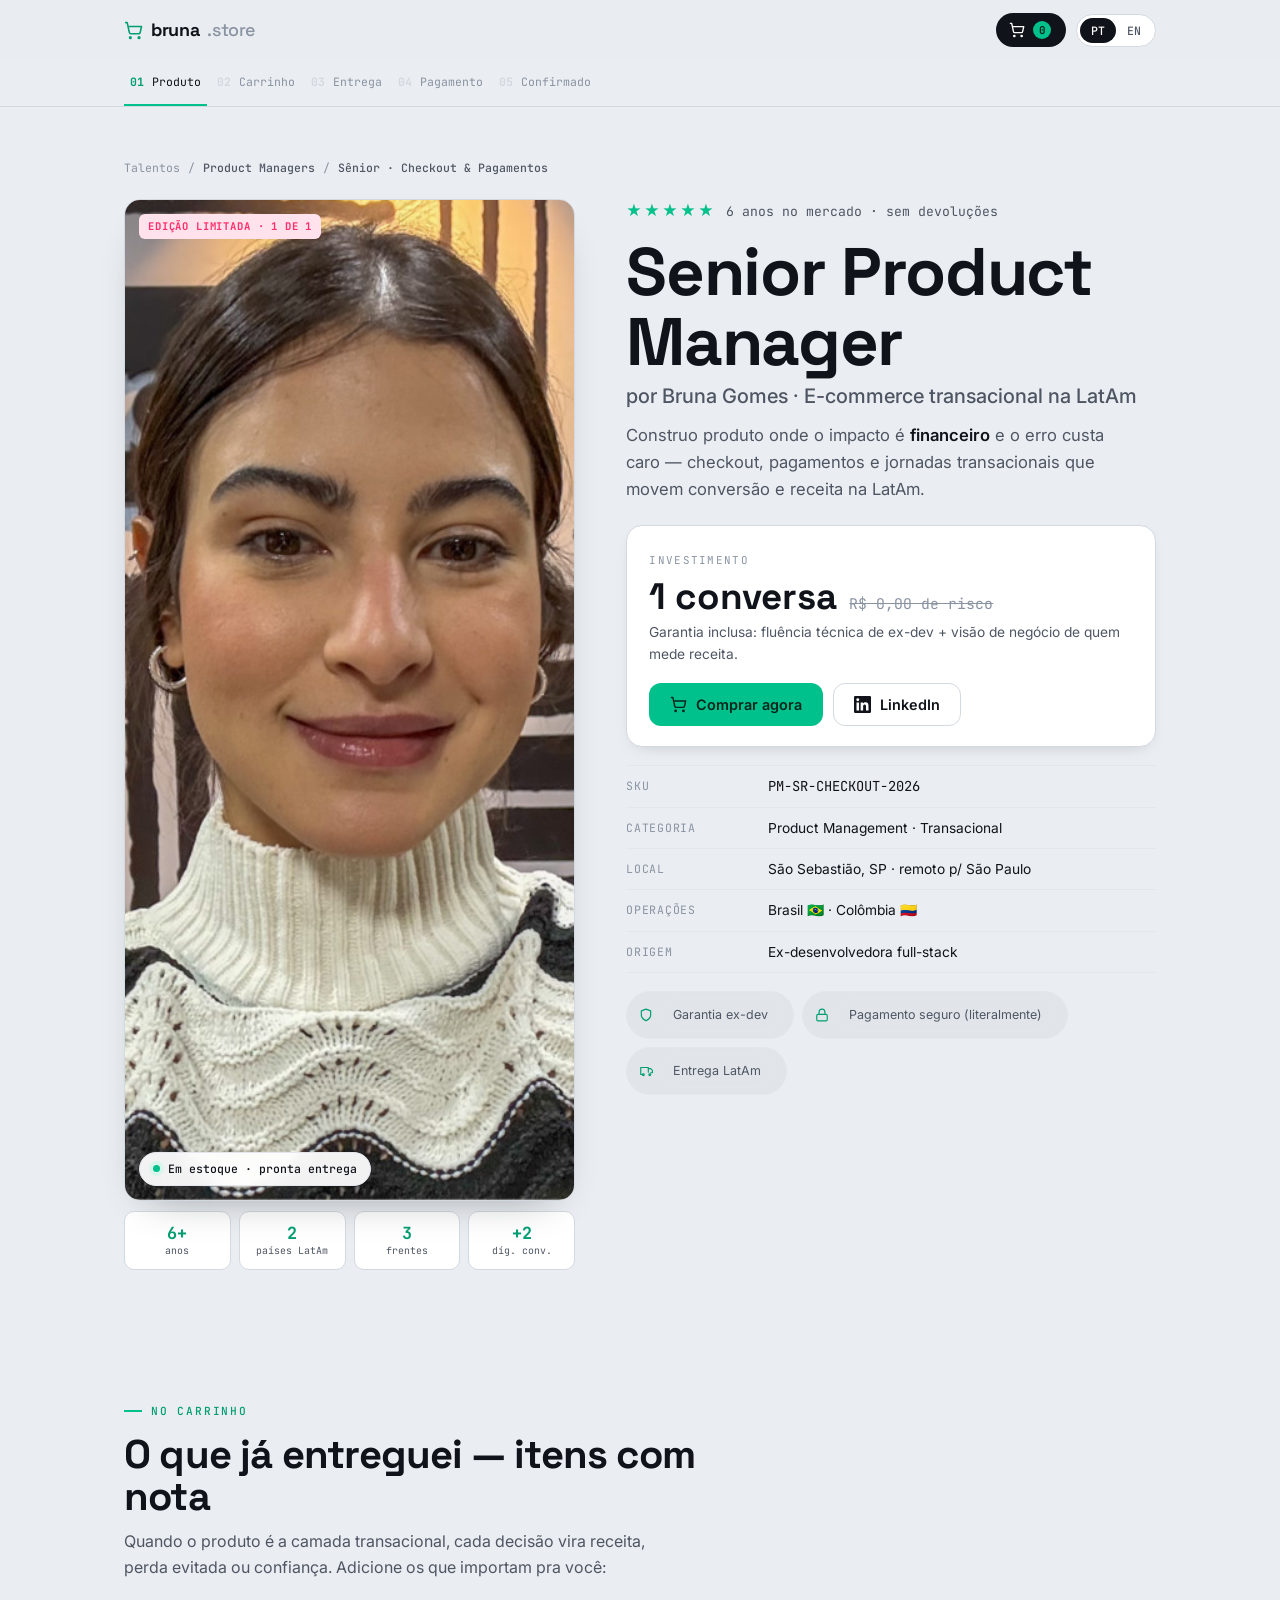
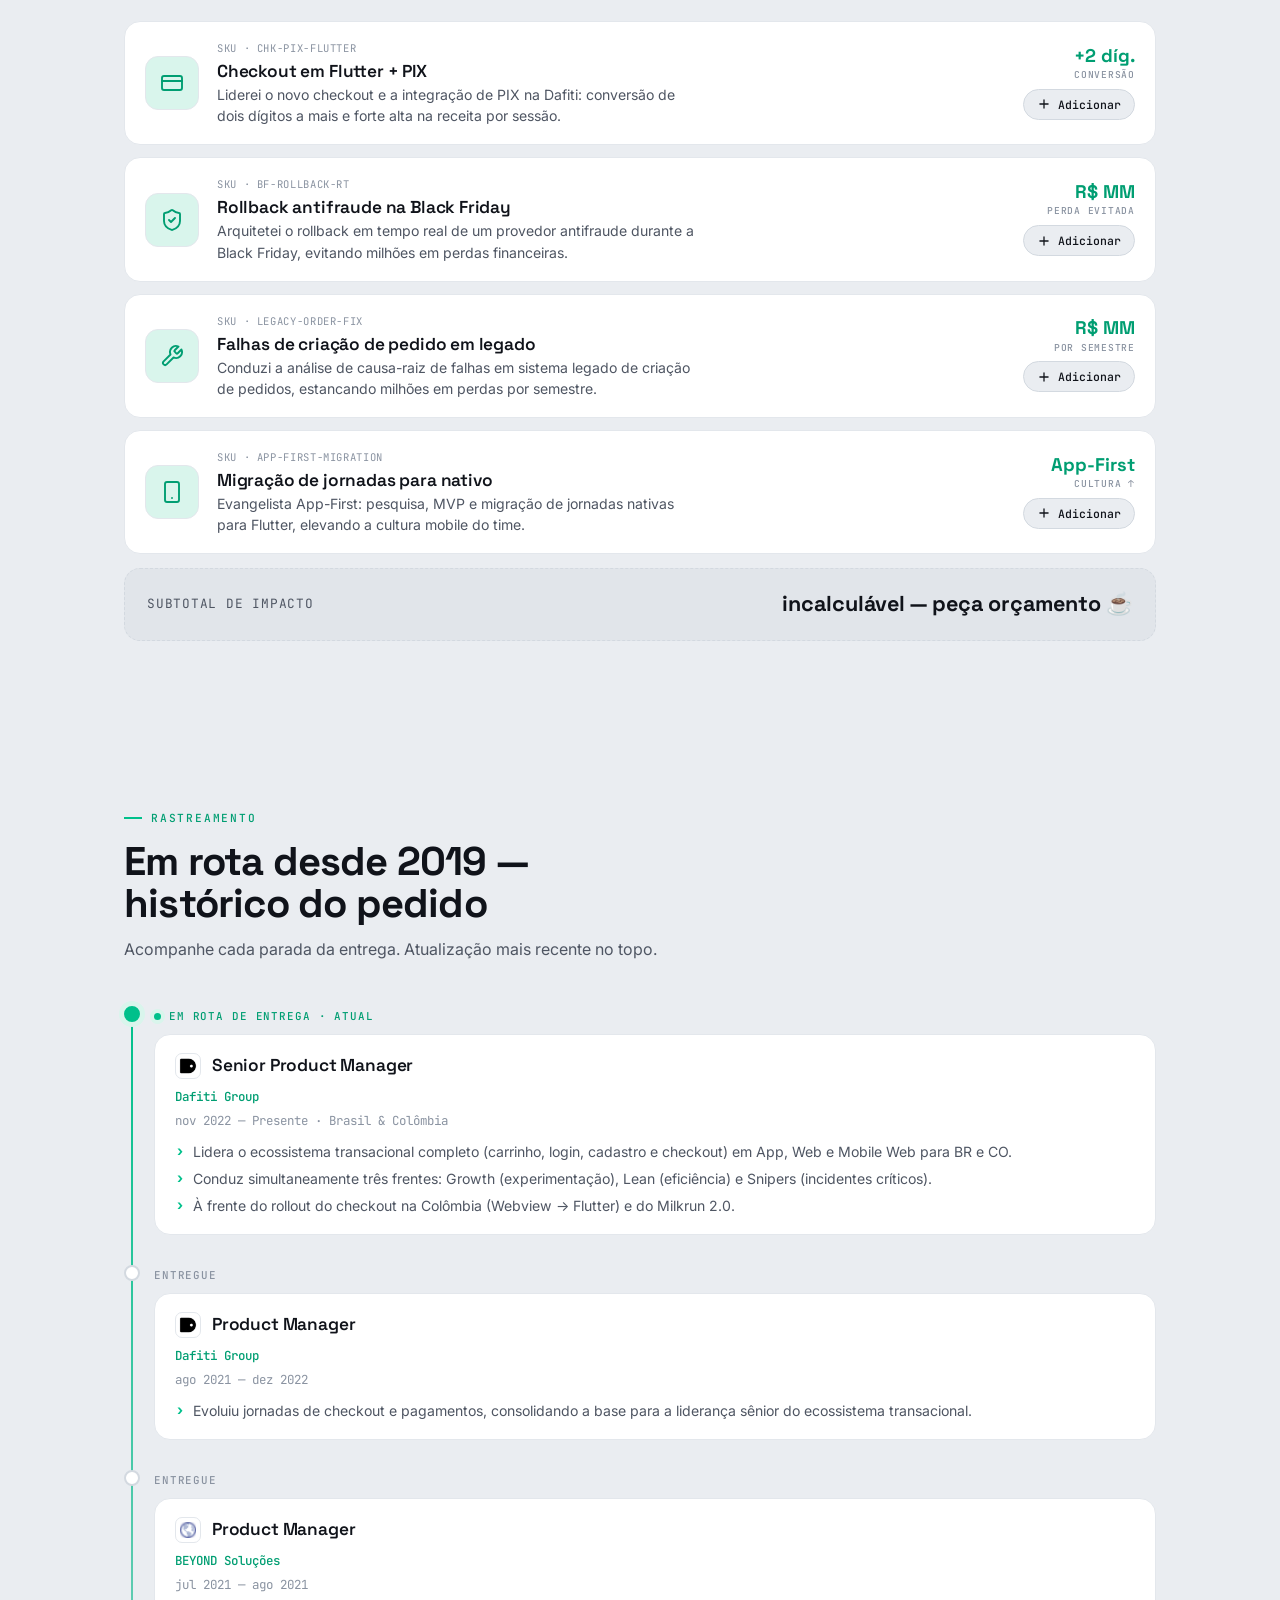
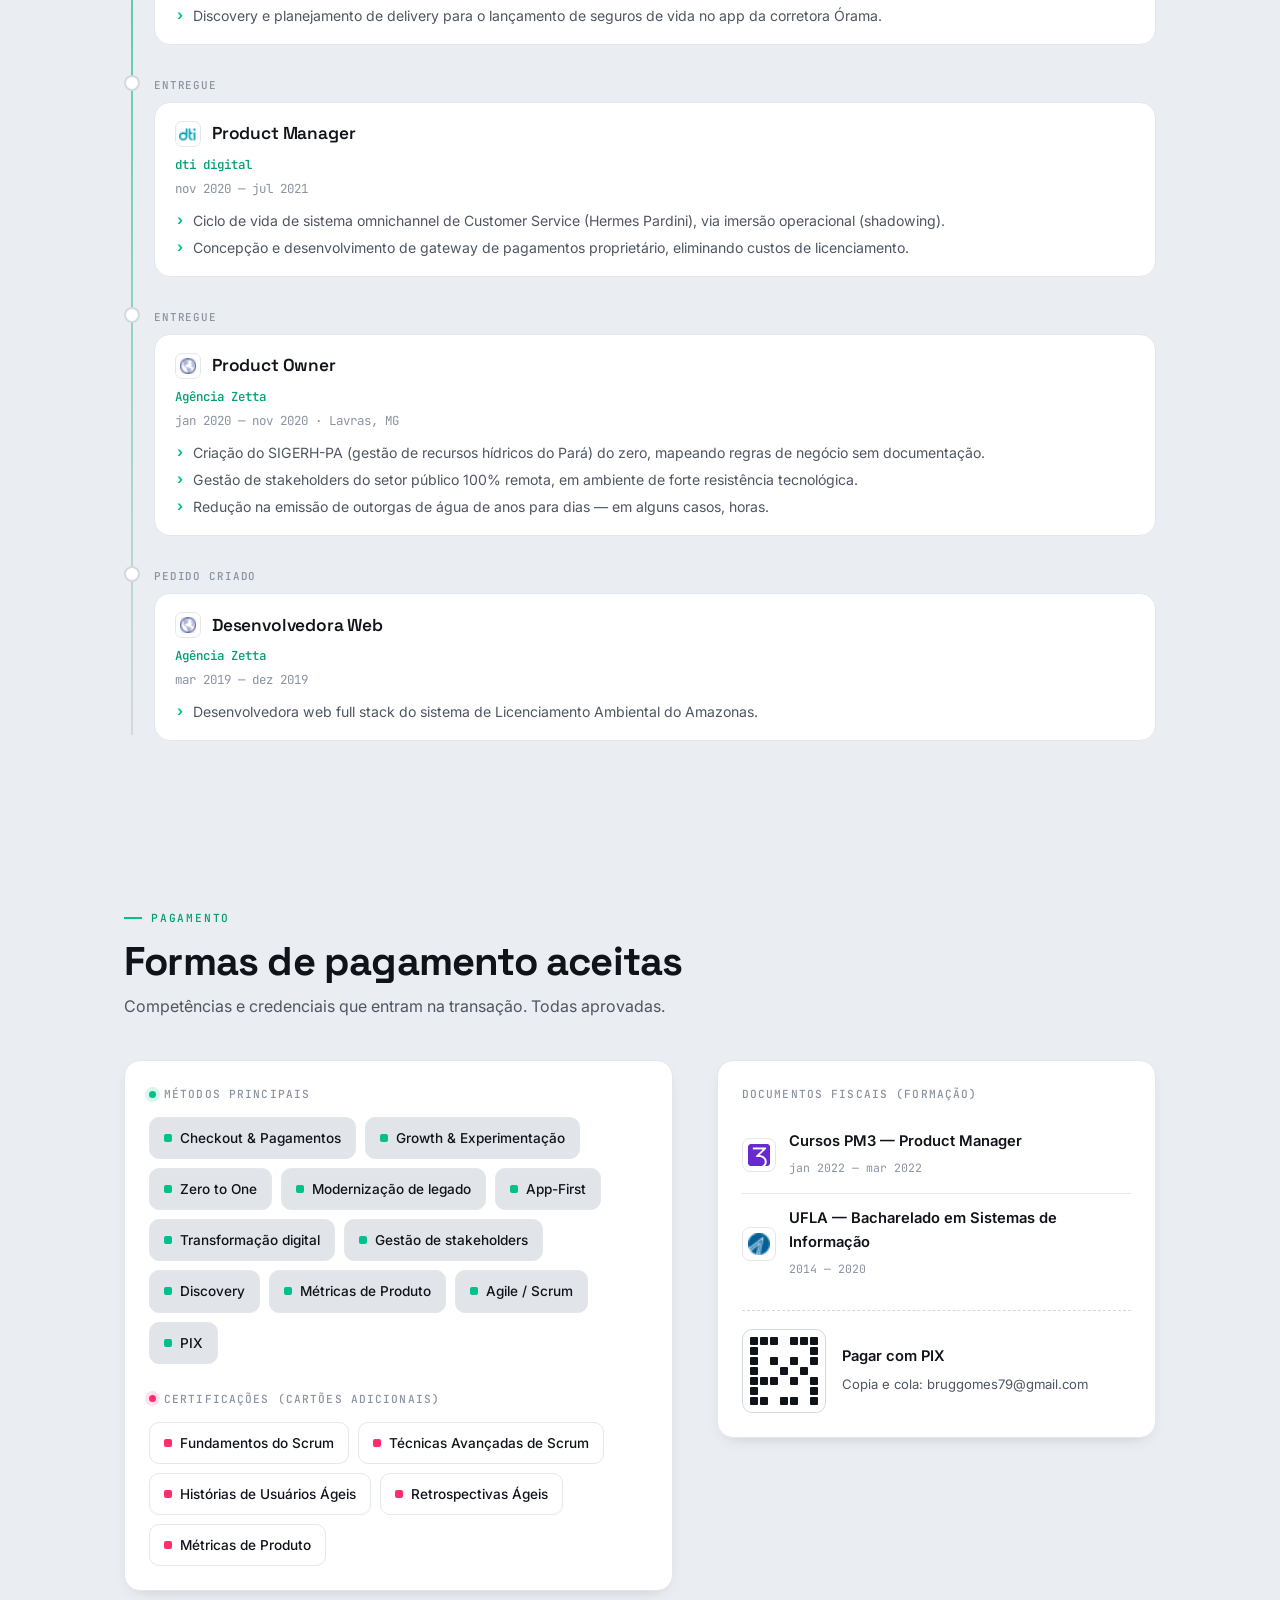
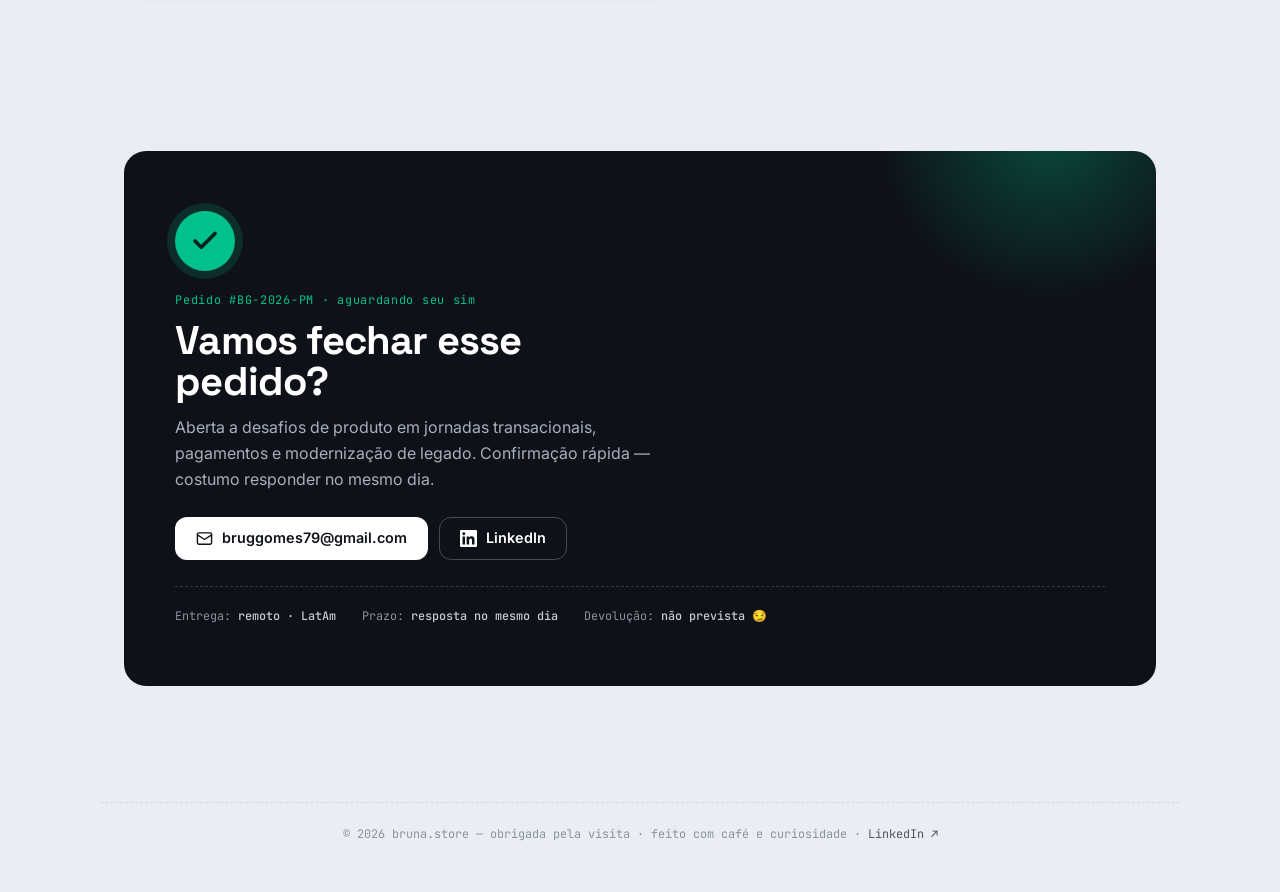
==== commit f87b8994: "Assets: favicon, OG image e ícones de linha no carrinho - favicon (sacola verde em slate) via Gemini" ====
--- a/index.html
+++ b/index.html
@@ -11,14 +11,16 @@
 <meta property="og:description" content="Senior Product Manager · E-commerce, Checkout & Pagamentos · LatAm">
 <meta property="og:type" content="profile">
 <meta property="og:url" content="https://brunagomes.me">
-<meta property="og:image" content="https://brunagomes.me/assets/bruna.jpg">
-<meta property="og:image:width" content="800"><meta property="og:image:height" content="800">
+<meta property="og:image" content="https://brunagomes.me/assets/og.png">
+<meta property="og:image:width" content="1200"><meta property="og:image:height" content="630">
 <meta property="profile:first_name" content="Bruna"><meta property="profile:last_name" content="Gomes">
-<meta name="twitter:card" content="summary">
+<meta name="twitter:card" content="summary_large_image">
 <meta name="twitter:title" content="Bruna Gomes — Senior Product Manager">
 <meta name="twitter:description" content="Senior Product Manager · E-commerce, Checkout & Pagamentos · LatAm">
-<meta name="twitter:image" content="https://brunagomes.me/assets/bruna.jpg">
+<meta name="twitter:image" content="https://brunagomes.me/assets/og.png">
 <meta name="theme-color" content="#0E1117">
+<link rel="icon" type="image/png" sizes="32x32" href="assets/favicon-32.png">
+<link rel="apple-touch-icon" href="assets/favicon-180.png">
 <script type="application/ld+json">{"@context":"https://schema.org","@type":"Person","name":"Bruna Gomes","givenName":"Bruna","familyName":"Gomes","jobTitle":"Senior Product Manager","url":"https://brunagomes.me","image":"https://brunagomes.me/assets/bruna.jpg","email":"mailto:bruggomes79@gmail.com","address":{"@type":"PostalAddress","addressLocality":"São Sebastião","addressRegion":"SP","addressCountry":"BR"},"sameAs":["https://www.linkedin.com/in/bruna-gomes-product-manager"],"knowsAbout":["Product Management","E-commerce","Checkout","Payments","PIX","Growth","Agile"],"alumniOf":{"@type":"CollegeOrUniversity","name":"UFLA"},"worksFor":{"@type":"Organization","name":"Dafiti Group"}}</script>
 <link rel="preconnect" href="https://fonts.googleapis.com">
 <link rel="preconnect" href="https://fonts.gstatic.com" crossorigin>
@@ -167,7 +169,8 @@
 .cart-list{display:grid;gap:12px}
 .line{display:grid;grid-template-columns:54px 1fr auto;gap:18px;align-items:center;background:var(--surface);border:1px solid var(--line);border-radius:var(--r);padding:18px 20px;transition:border-color .25s,transform .25s,box-shadow .25s}
 .line:hover{border-color:var(--line2);transform:translateY(-2px);box-shadow:var(--shadow-sm)}
-.line .ic{width:54px;height:54px;border-radius:13px;background:var(--bg2);border:1px solid var(--line);display:flex;align-items:center;justify-content:center;font-size:1.5rem}
+.line .ic{width:54px;height:54px;border-radius:13px;background:var(--pix-soft);border:1px solid var(--line);display:flex;align-items:center;justify-content:center}
+.line .ic svg{width:24px;height:24px;fill:none;stroke:var(--pix-deep);stroke-width:1.9;stroke-linecap:round;stroke-linejoin:round}
 .line .body h3{margin-bottom:3px}
 .line .body .sku{font-family:'JetBrains Mono',monospace;font-size:.66rem;color:var(--muted);text-transform:uppercase;letter-spacing:.06em;margin-bottom:6px}
 .line .body p{font-size:.88rem;line-height:1.5;max-width:54ch}
@@ -381,7 +384,7 @@
   </div>
   <div class="cart-list">
     <article class="line rv">
-      <div class="ic">💳</div>
+      <div class="ic"><svg viewBox="0 0 24 24"><rect width="20" height="14" x="2" y="5" rx="2"/><path d="M2 10h20"/></svg></div>
       <div class="body">
         <div class="sku mono">SKU · CHK-PIX-FLUTTER</div>
         <h3 data-k="i1t">Checkout em Flutter + PIX</h3>
@@ -393,7 +396,7 @@
       </div>
     </article>
     <article class="line rv">
-      <div class="ic">🛡️</div>
+      <div class="ic"><svg viewBox="0 0 24 24"><path d="M20 13c0 5-3.5 7.5-7.66 8.95a1 1 0 0 1-.67-.01C7.5 20.5 4 18 4 13V6a1 1 0 0 1 1-1c2 0 4.5-1.2 6.24-2.72a1.17 1.17 0 0 1 1.52 0C14.51 3.81 17 5 19 5a1 1 0 0 1 1 1z"/><path d="m9 12 2 2 4-4"/></svg></div>
       <div class="body">
         <div class="sku mono">SKU · BF-ROLLBACK-RT</div>
         <h3 data-k="i2t">Rollback antifraude na Black Friday</h3>
@@ -405,7 +408,7 @@
       </div>
     </article>
     <article class="line rv">
-      <div class="ic">🧩</div>
+      <div class="ic"><svg viewBox="0 0 24 24"><path d="M14.7 6.3a1 1 0 0 0 0 1.4l1.6 1.6a1 1 0 0 0 1.4 0l3.77-3.77a6 6 0 0 1-7.94 7.94l-6.91 6.91a2.12 2.12 0 0 1-3-3l6.91-6.91a6 6 0 0 1 7.94-7.94l-3.76 3.76z"/></svg></div>
       <div class="body">
         <div class="sku mono">SKU · LEGACY-ORDER-FIX</div>
         <h3 data-k="i3t">Falhas de criação de pedido em legado</h3>
@@ -417,7 +420,7 @@
       </div>
     </article>
     <article class="line rv">
-      <div class="ic">📱</div>
+      <div class="ic"><svg viewBox="0 0 24 24"><rect width="14" height="20" x="5" y="2" rx="2"/><path d="M12 18h.01"/></svg></div>
       <div class="body">
         <div class="sku mono">SKU · APP-FIRST-MIGRATION</div>
         <h3 data-k="i4t">Migração de jornadas para nativo</h3>
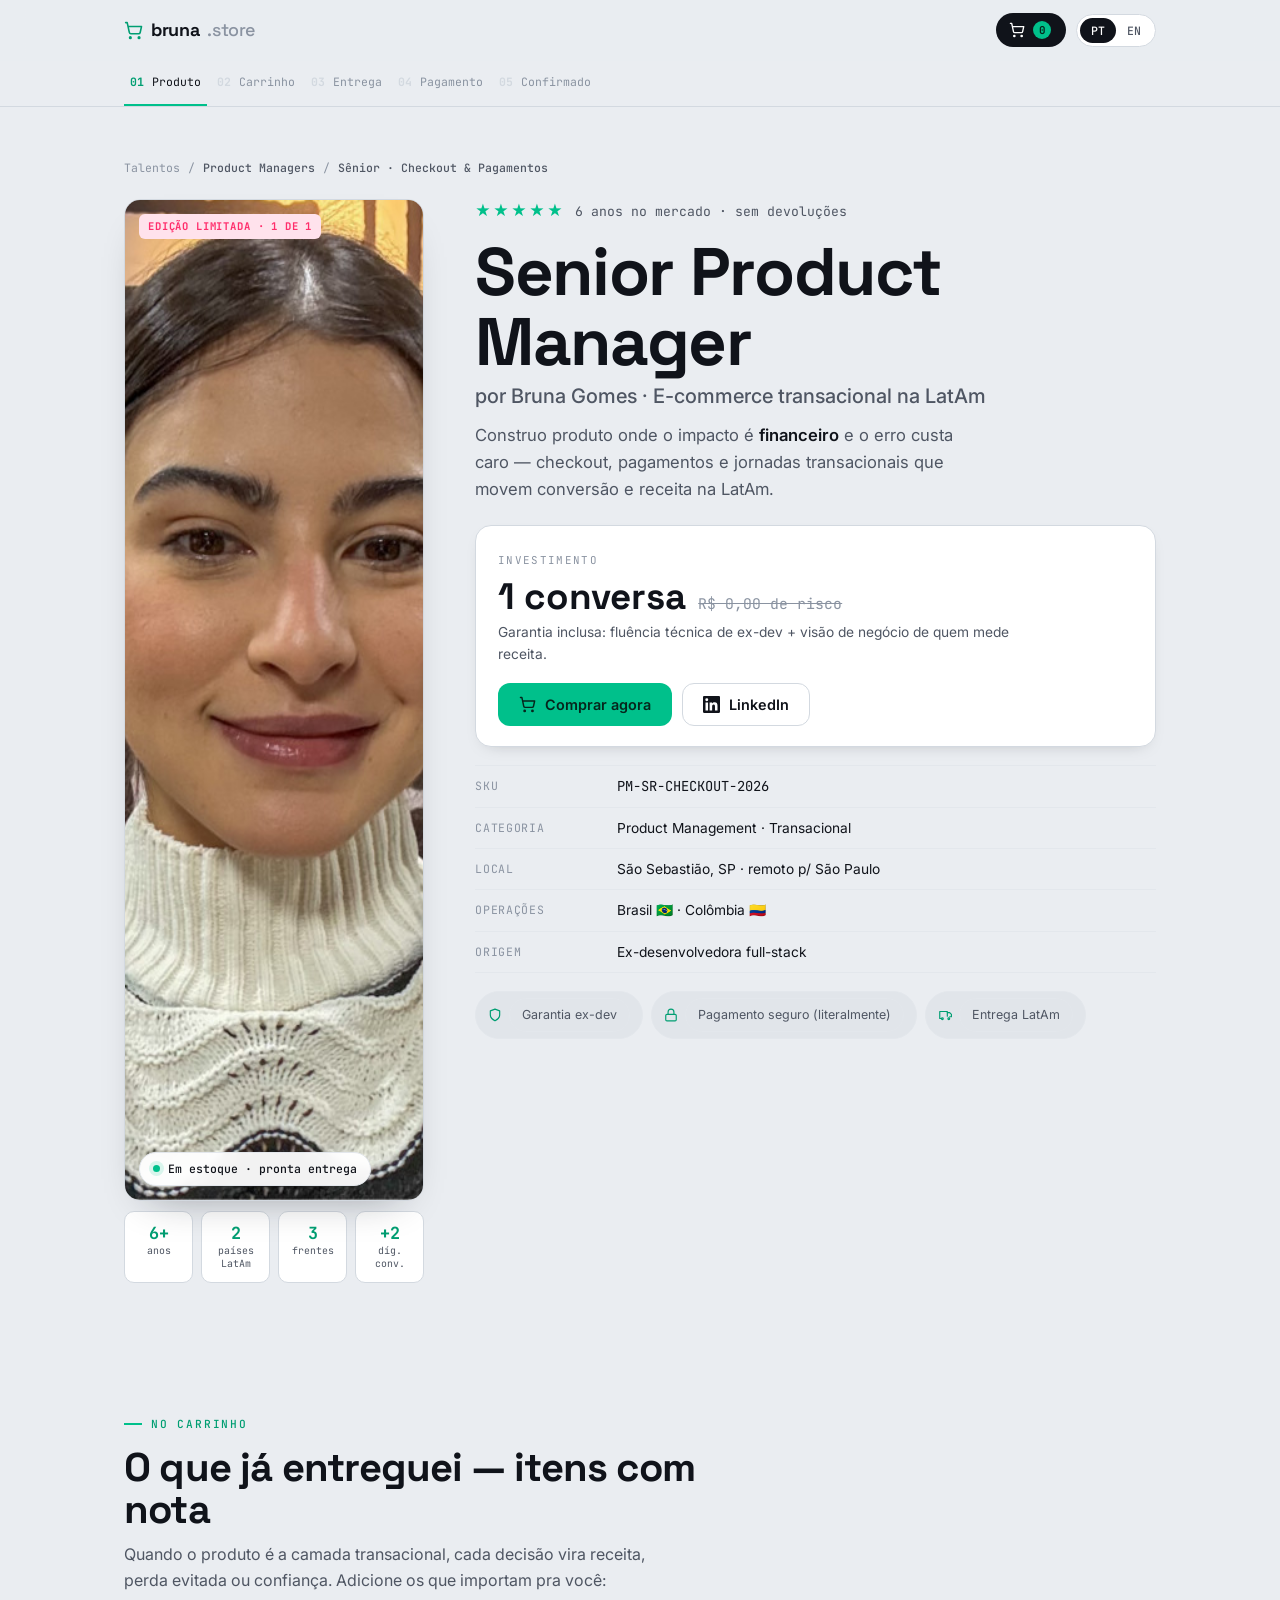
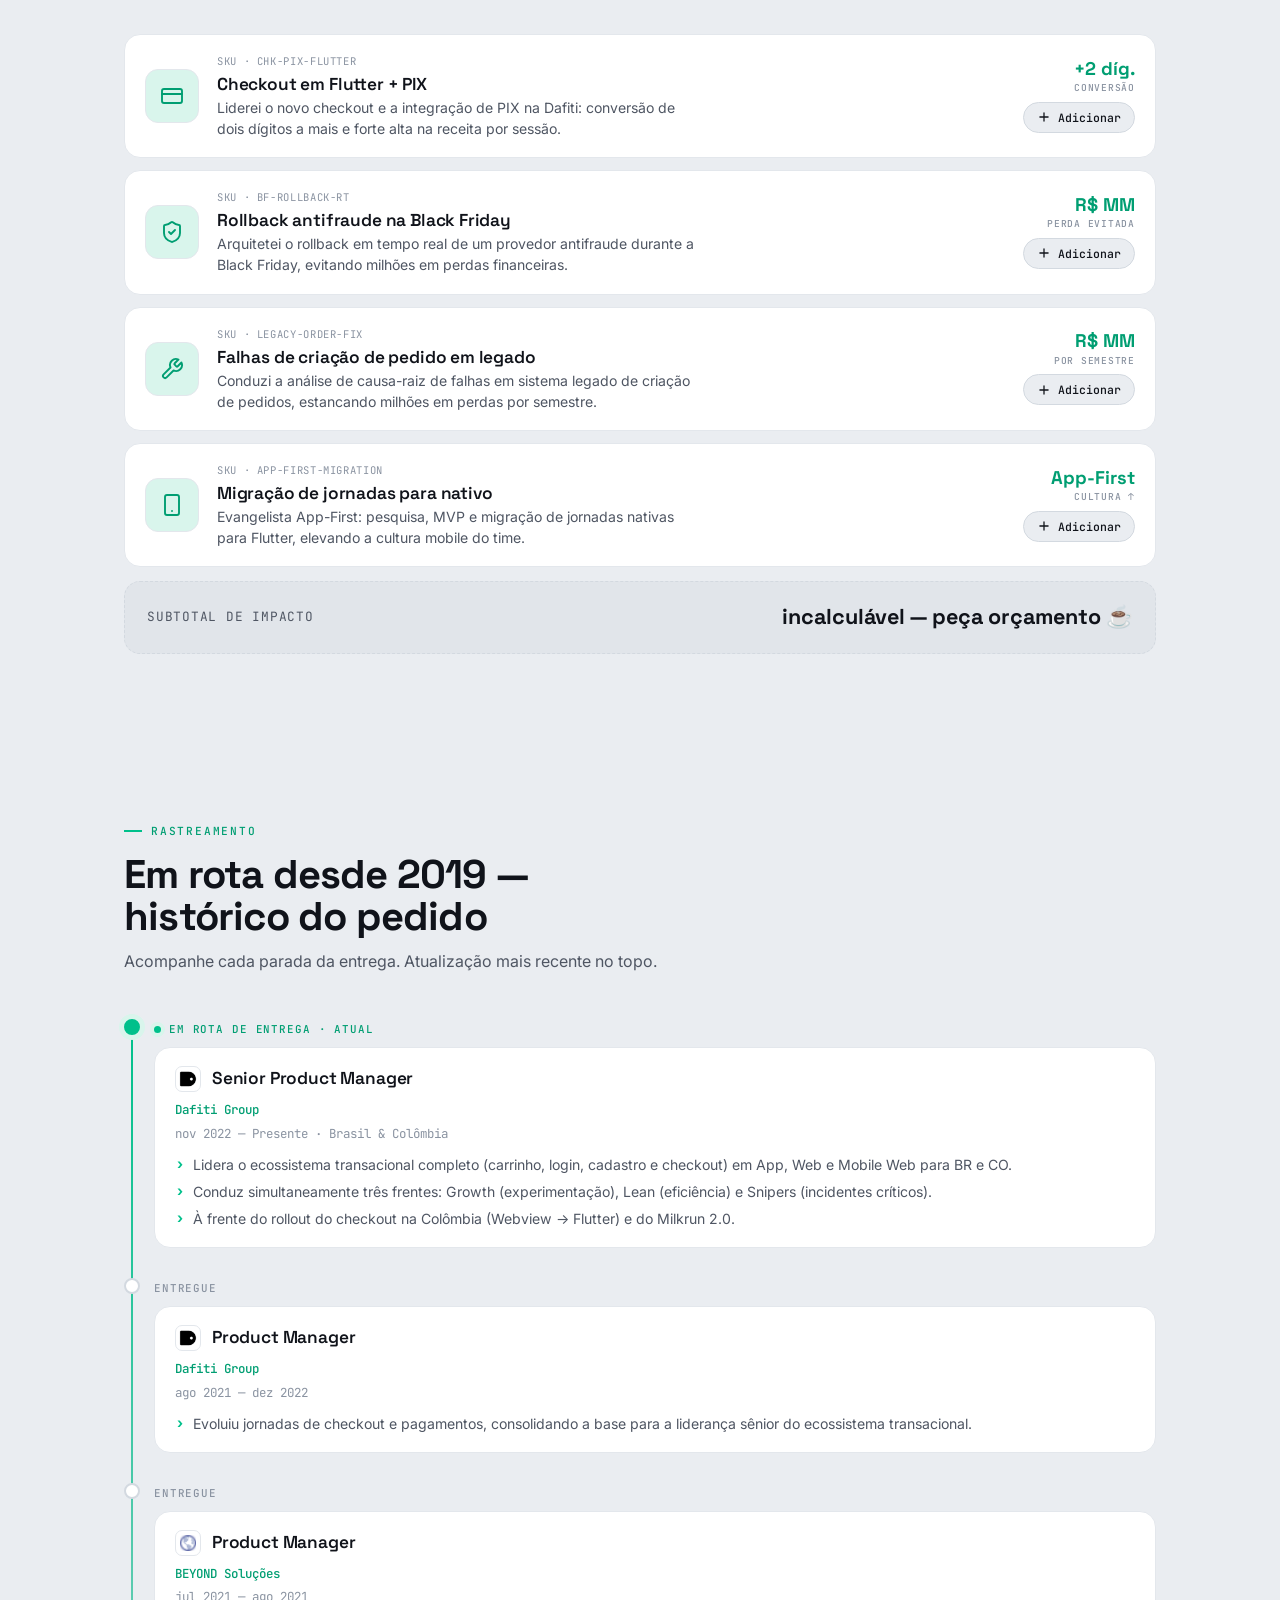
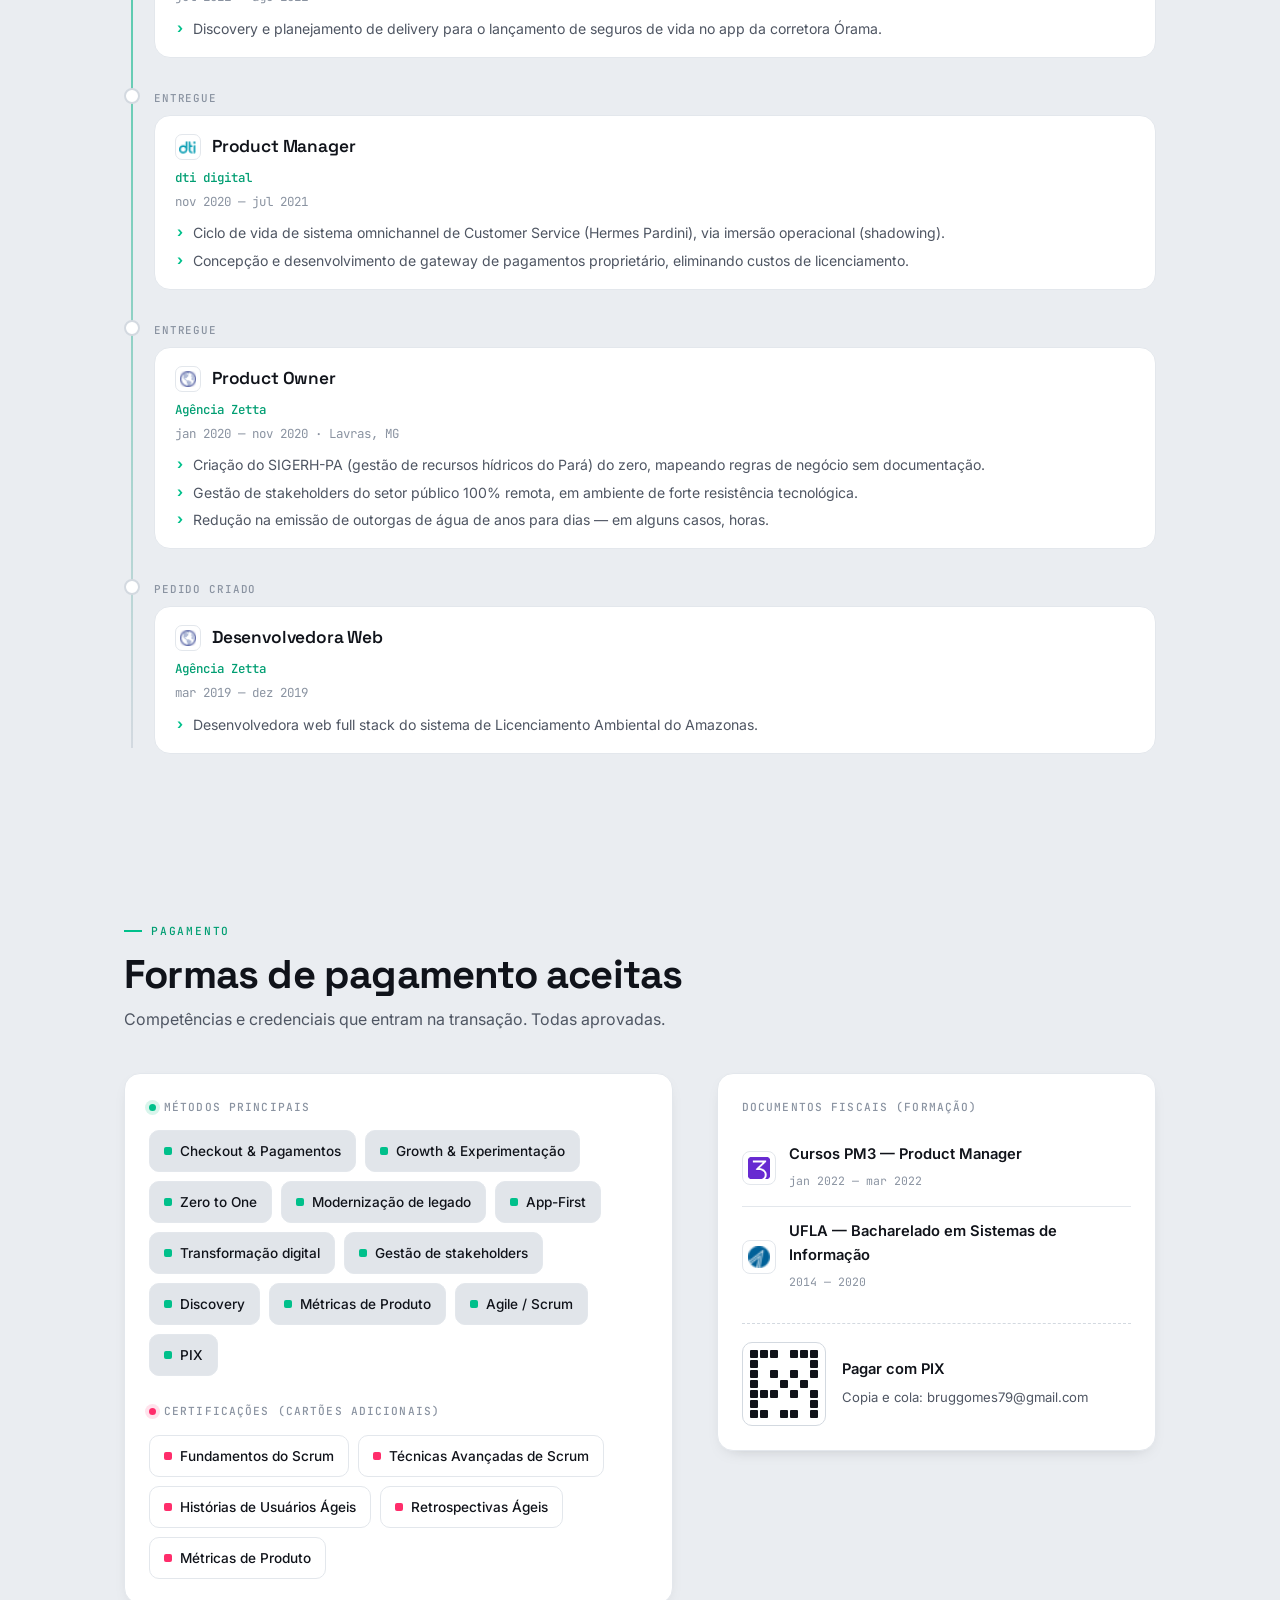
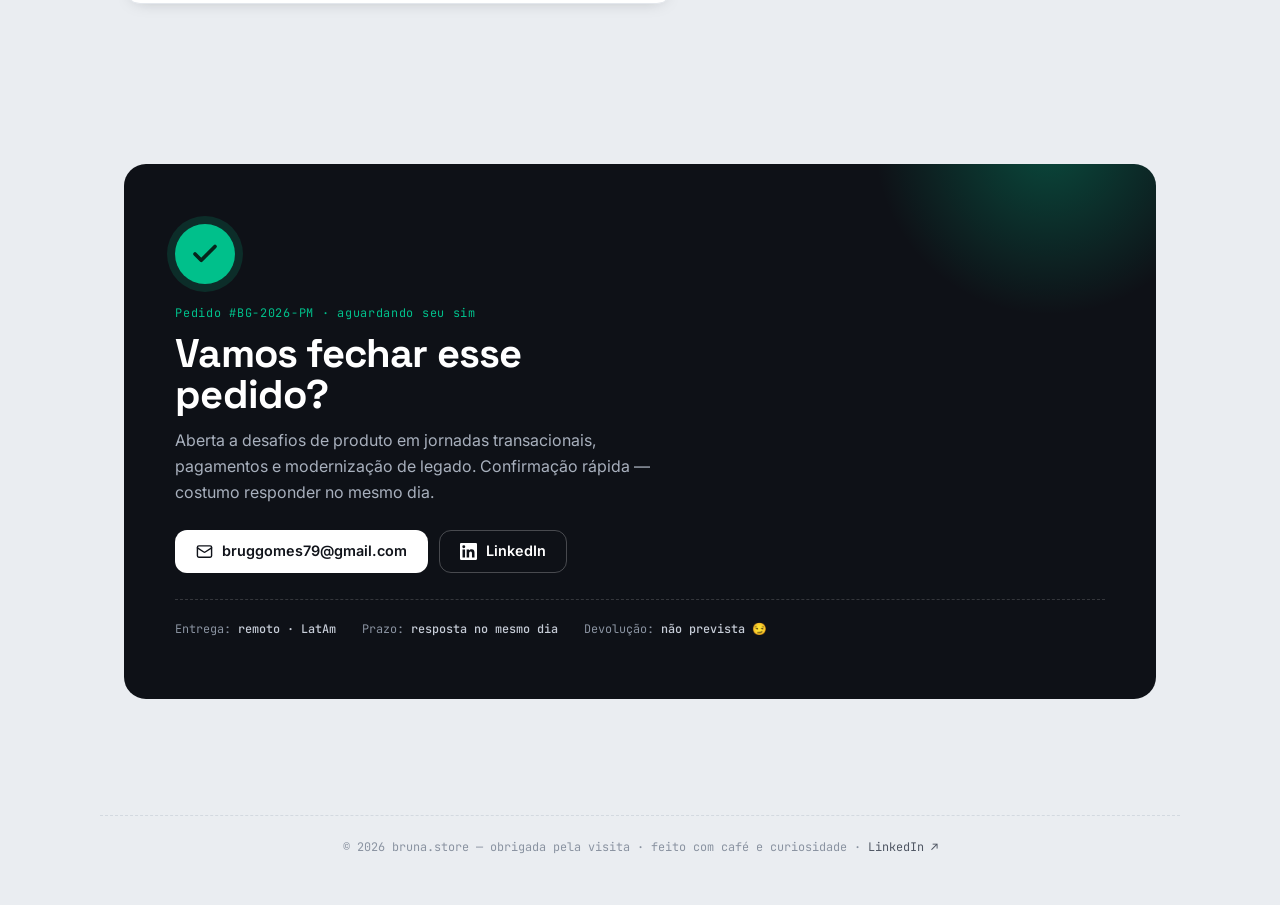
==== commit 854f6d2f: "Hero: capa o retrato em 300px (estava ~460px e dominava o layout) Co-Authored-By: Claude Opus 4.8 (1" ====
--- a/index.html
+++ b/index.html
@@ -119,7 +119,7 @@
 .hero{padding:clamp(30px,5vw,52px) 0 clamp(28px,4vw,44px)}
 .crumb{font-family:'JetBrains Mono',monospace;font-size:.72rem;color:var(--muted);margin-bottom:22px;display:flex;gap:8px;flex-wrap:wrap}
 .crumb b{color:var(--ink-soft);font-weight:500}
-.pdp{display:grid;grid-template-columns:.92fr 1.08fr;gap:clamp(26px,4vw,52px);align-items:start}
+.pdp{display:grid;grid-template-columns:300px 1fr;gap:clamp(26px,4vw,52px);align-items:start}
 .gallery{position:relative}
 .gallery .main{position:relative;border-radius:var(--r);overflow:hidden;border:1px solid var(--line2);background:var(--surface);box-shadow:var(--shadow)}
 .gallery .main img{width:100%;aspect-ratio:4/5;object-fit:cover}
@@ -253,7 +253,7 @@
 /* ---------- responsive ---------- */
 @media(max-width:880px){
   .pdp{grid-template-columns:1fr;gap:26px}
-  .gallery{max-width:380px}
+  .gallery{max-width:300px}
   .pay-grid{grid-template-columns:1fr;gap:22px}
 }
 @media(max-width:600px){
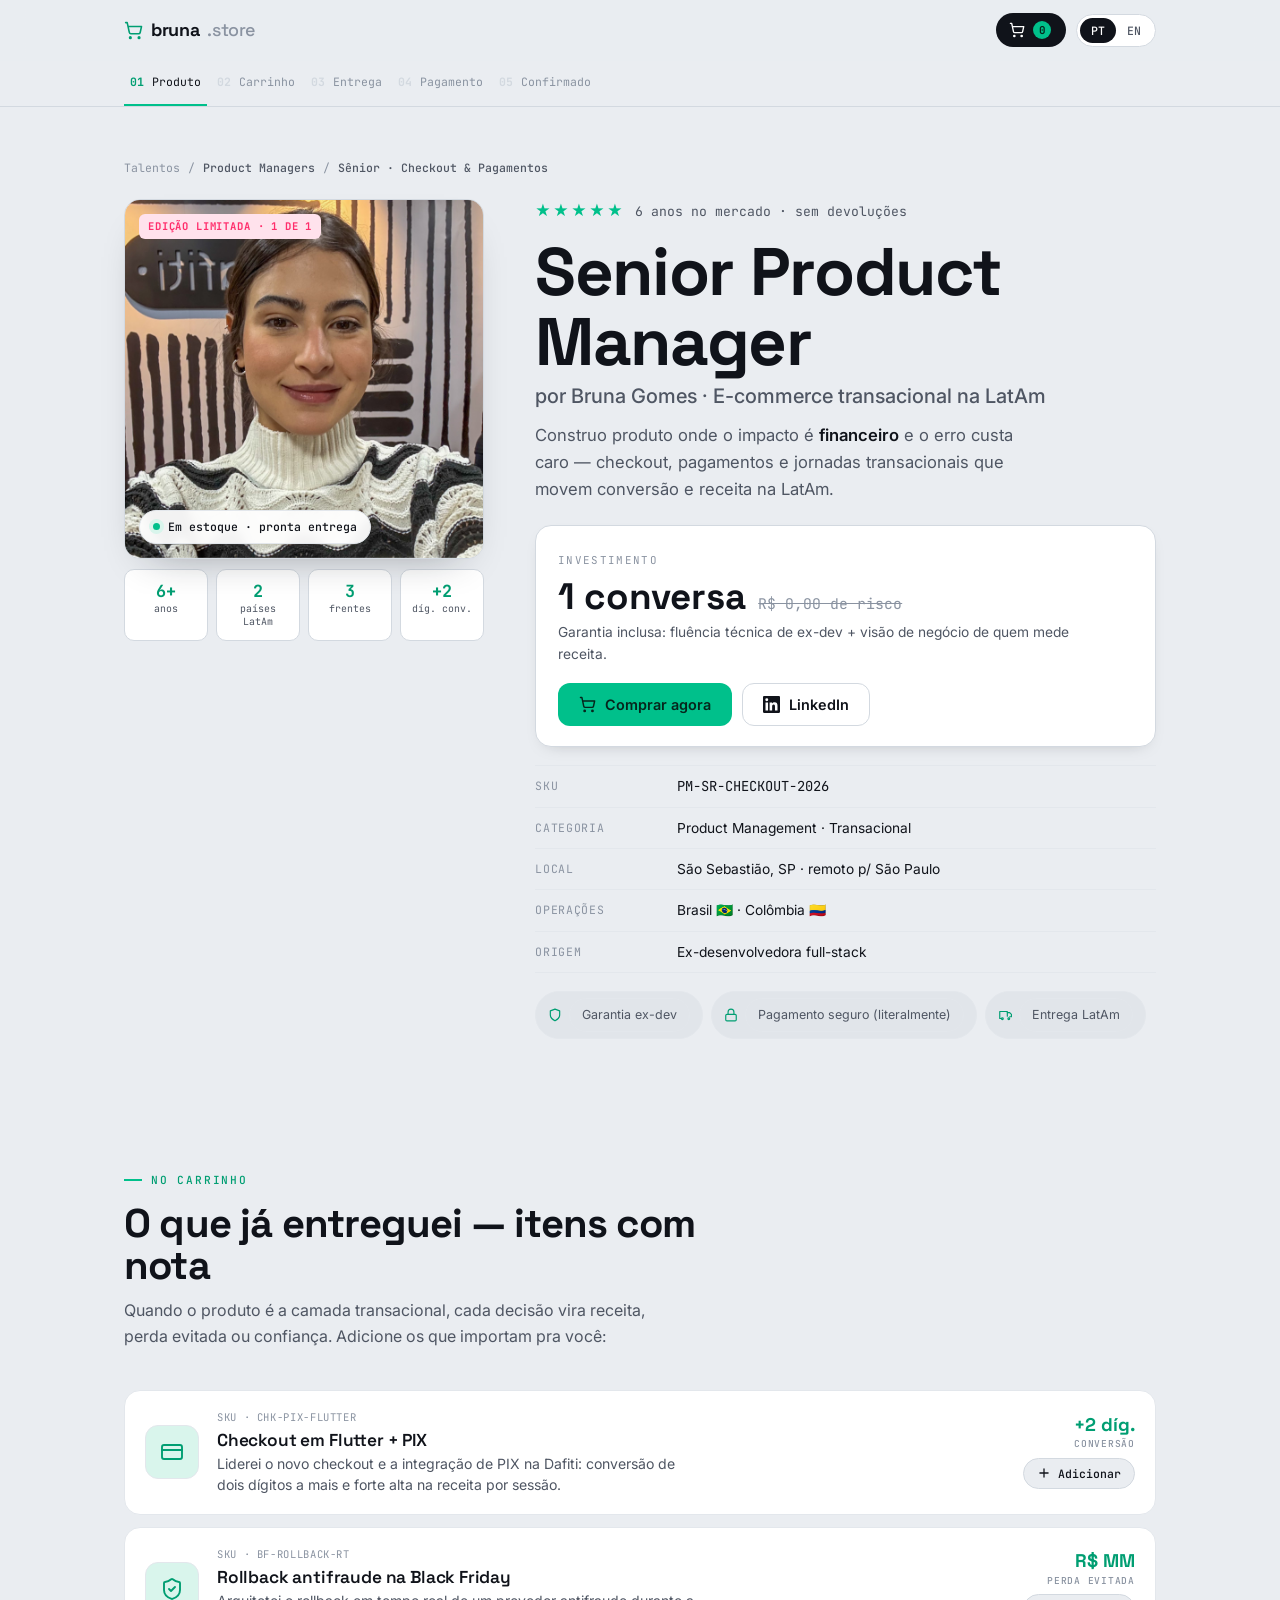
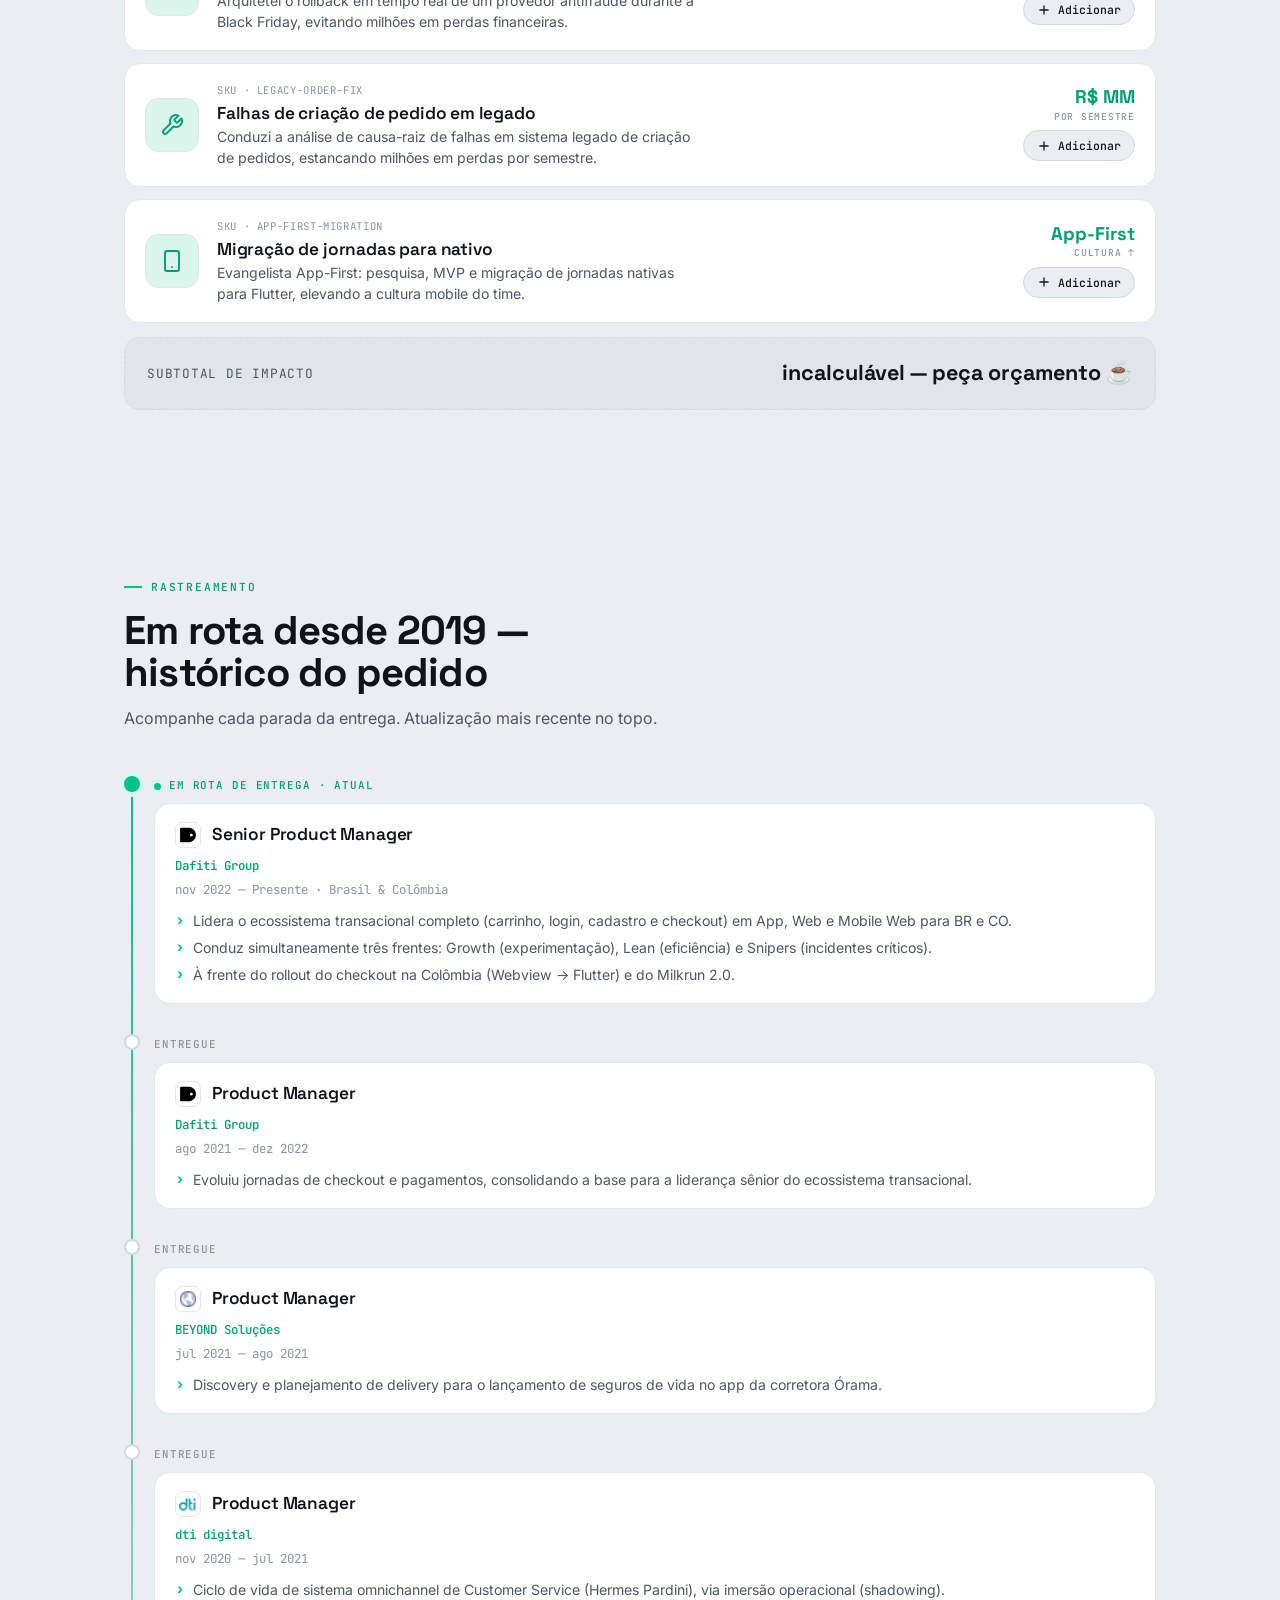
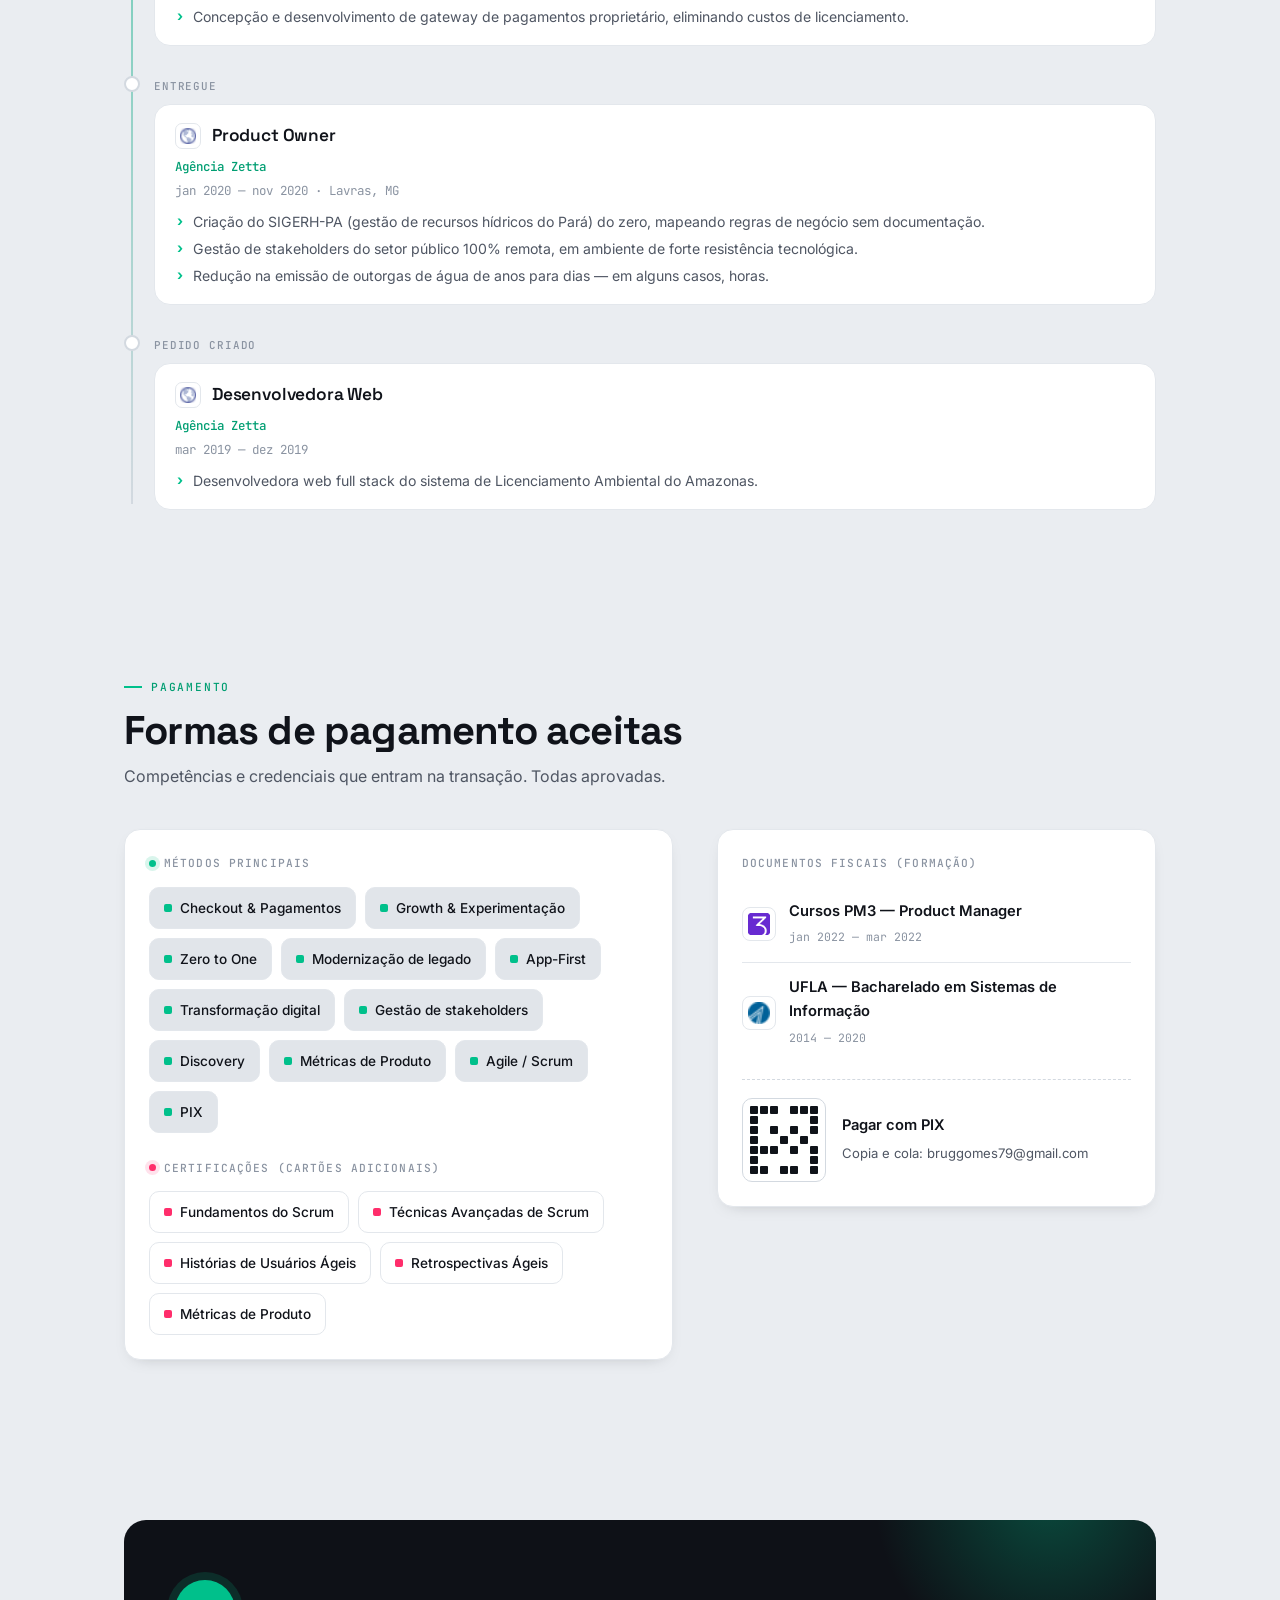
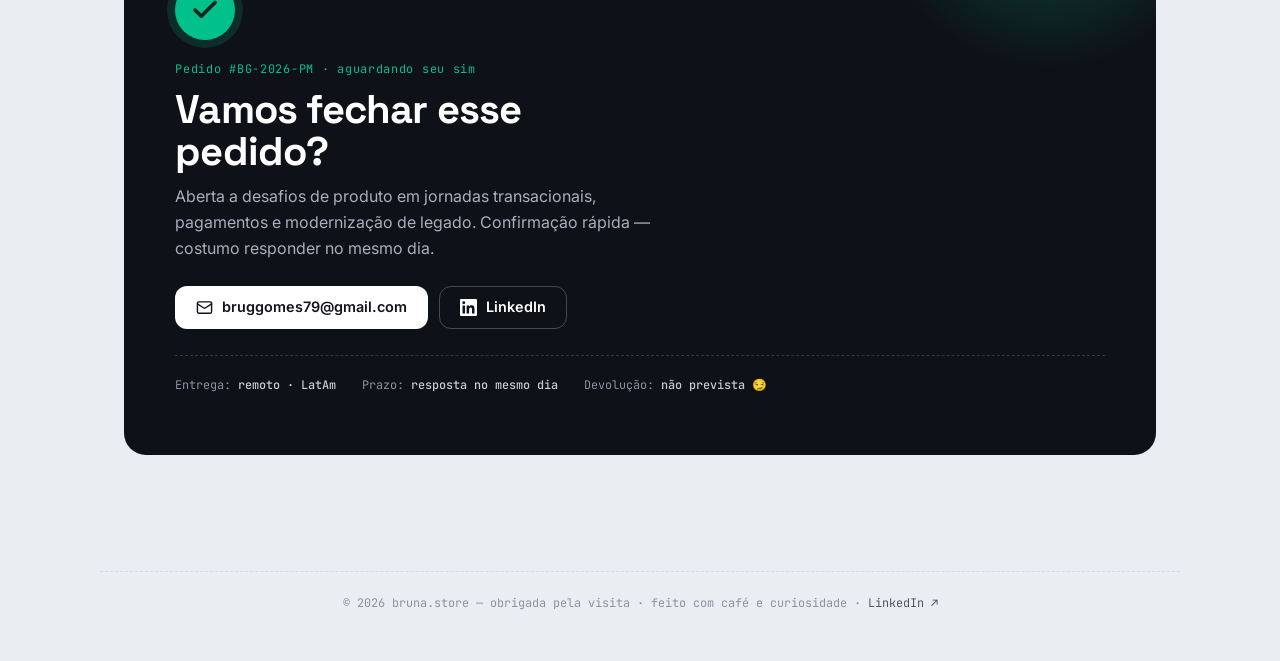
==== commit b4396a1e: "Hero: foto quadrada (1/1) em vez de 4/5 — reduz altura, era o incômodo real Co-Authored-By: Claude O" ====
--- a/index.html
+++ b/index.html
@@ -119,10 +119,10 @@
 .hero{padding:clamp(30px,5vw,52px) 0 clamp(28px,4vw,44px)}
 .crumb{font-family:'JetBrains Mono',monospace;font-size:.72rem;color:var(--muted);margin-bottom:22px;display:flex;gap:8px;flex-wrap:wrap}
 .crumb b{color:var(--ink-soft);font-weight:500}
-.pdp{display:grid;grid-template-columns:300px 1fr;gap:clamp(26px,4vw,52px);align-items:start}
+.pdp{display:grid;grid-template-columns:360px 1fr;gap:clamp(26px,4vw,52px);align-items:start}
 .gallery{position:relative}
 .gallery .main{position:relative;border-radius:var(--r);overflow:hidden;border:1px solid var(--line2);background:var(--surface);box-shadow:var(--shadow)}
-.gallery .main img{width:100%;aspect-ratio:4/5;object-fit:cover}
+.gallery .main img{width:100%;height:auto;aspect-ratio:1/1;object-fit:cover;object-position:center 22%}
 .gallery .badge{position:absolute;top:14px;left:14px;z-index:2}
 .gallery .stock{position:absolute;bottom:14px;left:14px;z-index:2;display:inline-flex;align-items:center;gap:8px;background:rgba(255,255,255,.94);backdrop-filter:blur(4px);border:1px solid var(--line);border-radius:99px;padding:7px 13px;font-family:'JetBrains Mono',monospace;font-size:.72rem;font-weight:500;color:var(--ink)}
 .thumbs{display:flex;gap:8px;margin-top:10px}
@@ -253,7 +253,7 @@
 /* ---------- responsive ---------- */
 @media(max-width:880px){
   .pdp{grid-template-columns:1fr;gap:26px}
-  .gallery{max-width:300px}
+  .gallery{max-width:340px}
   .pay-grid{grid-template-columns:1fr;gap:22px}
 }
 @media(max-width:600px){
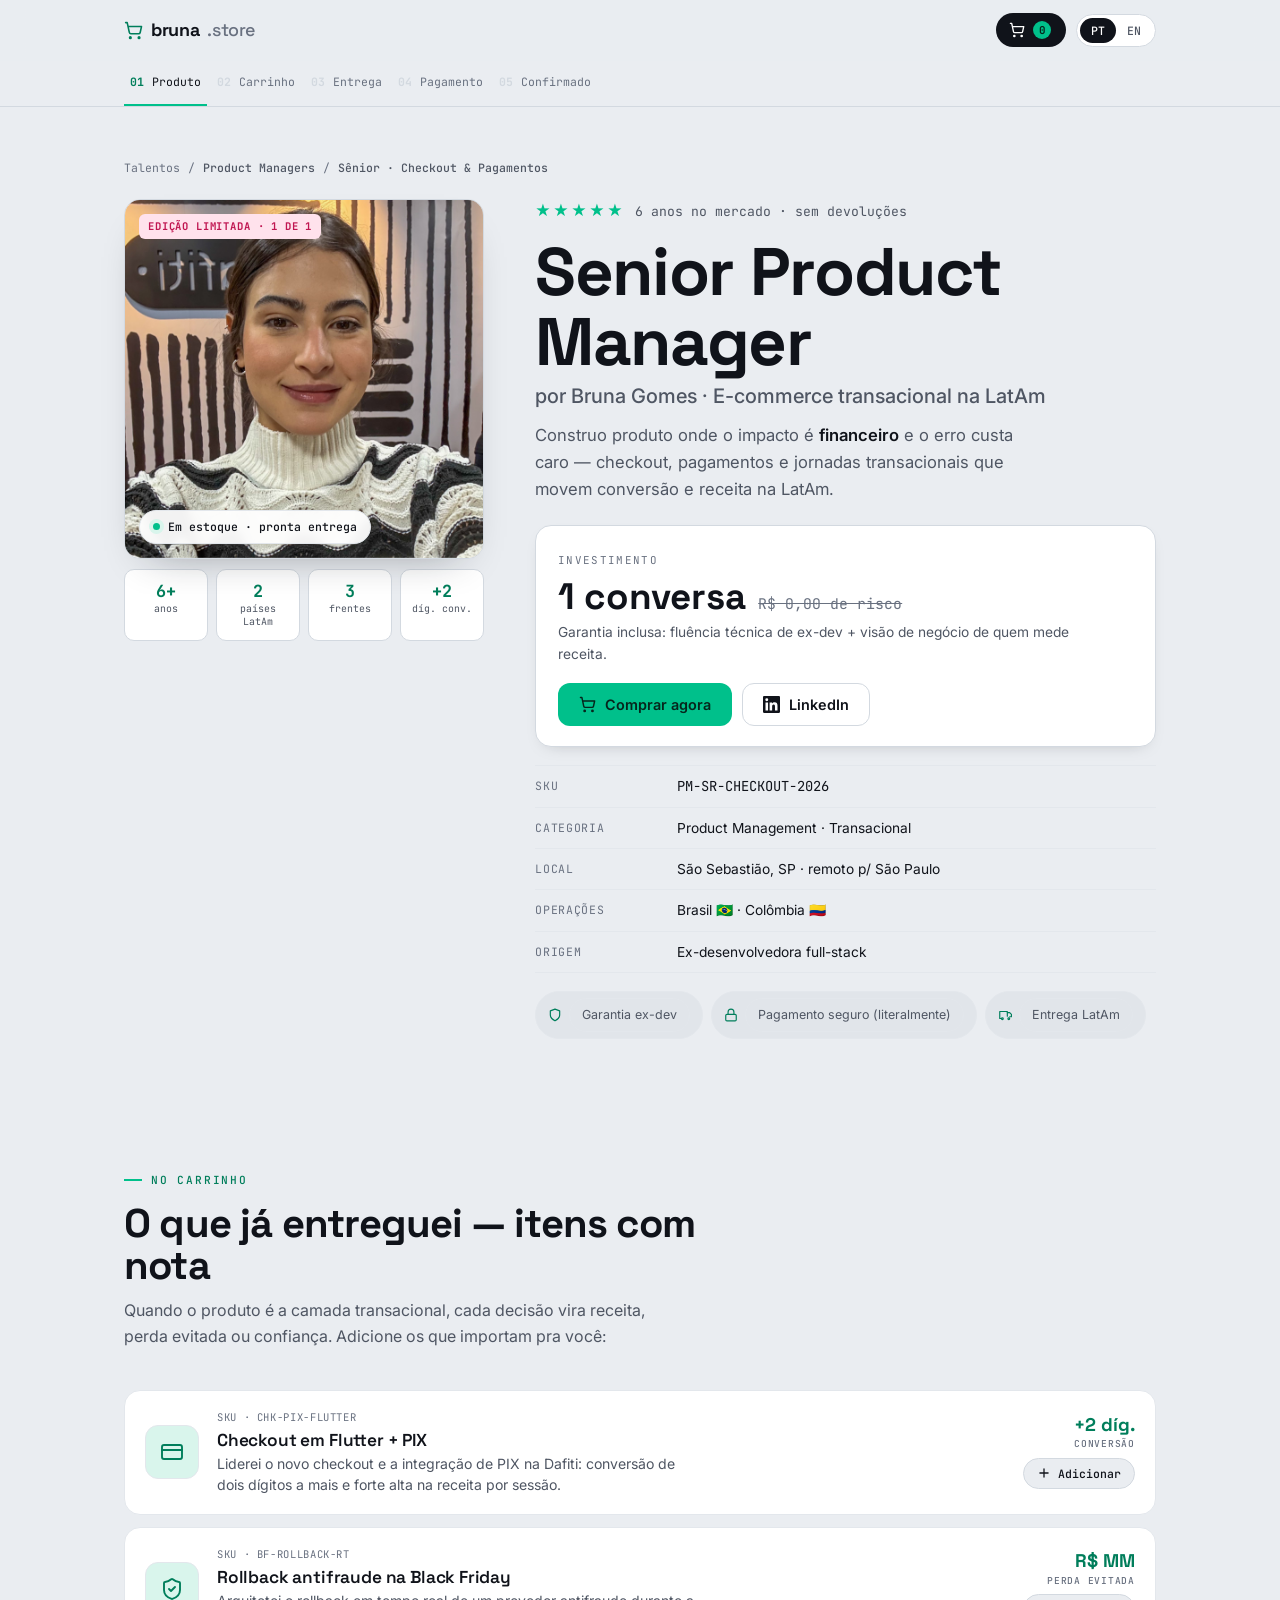
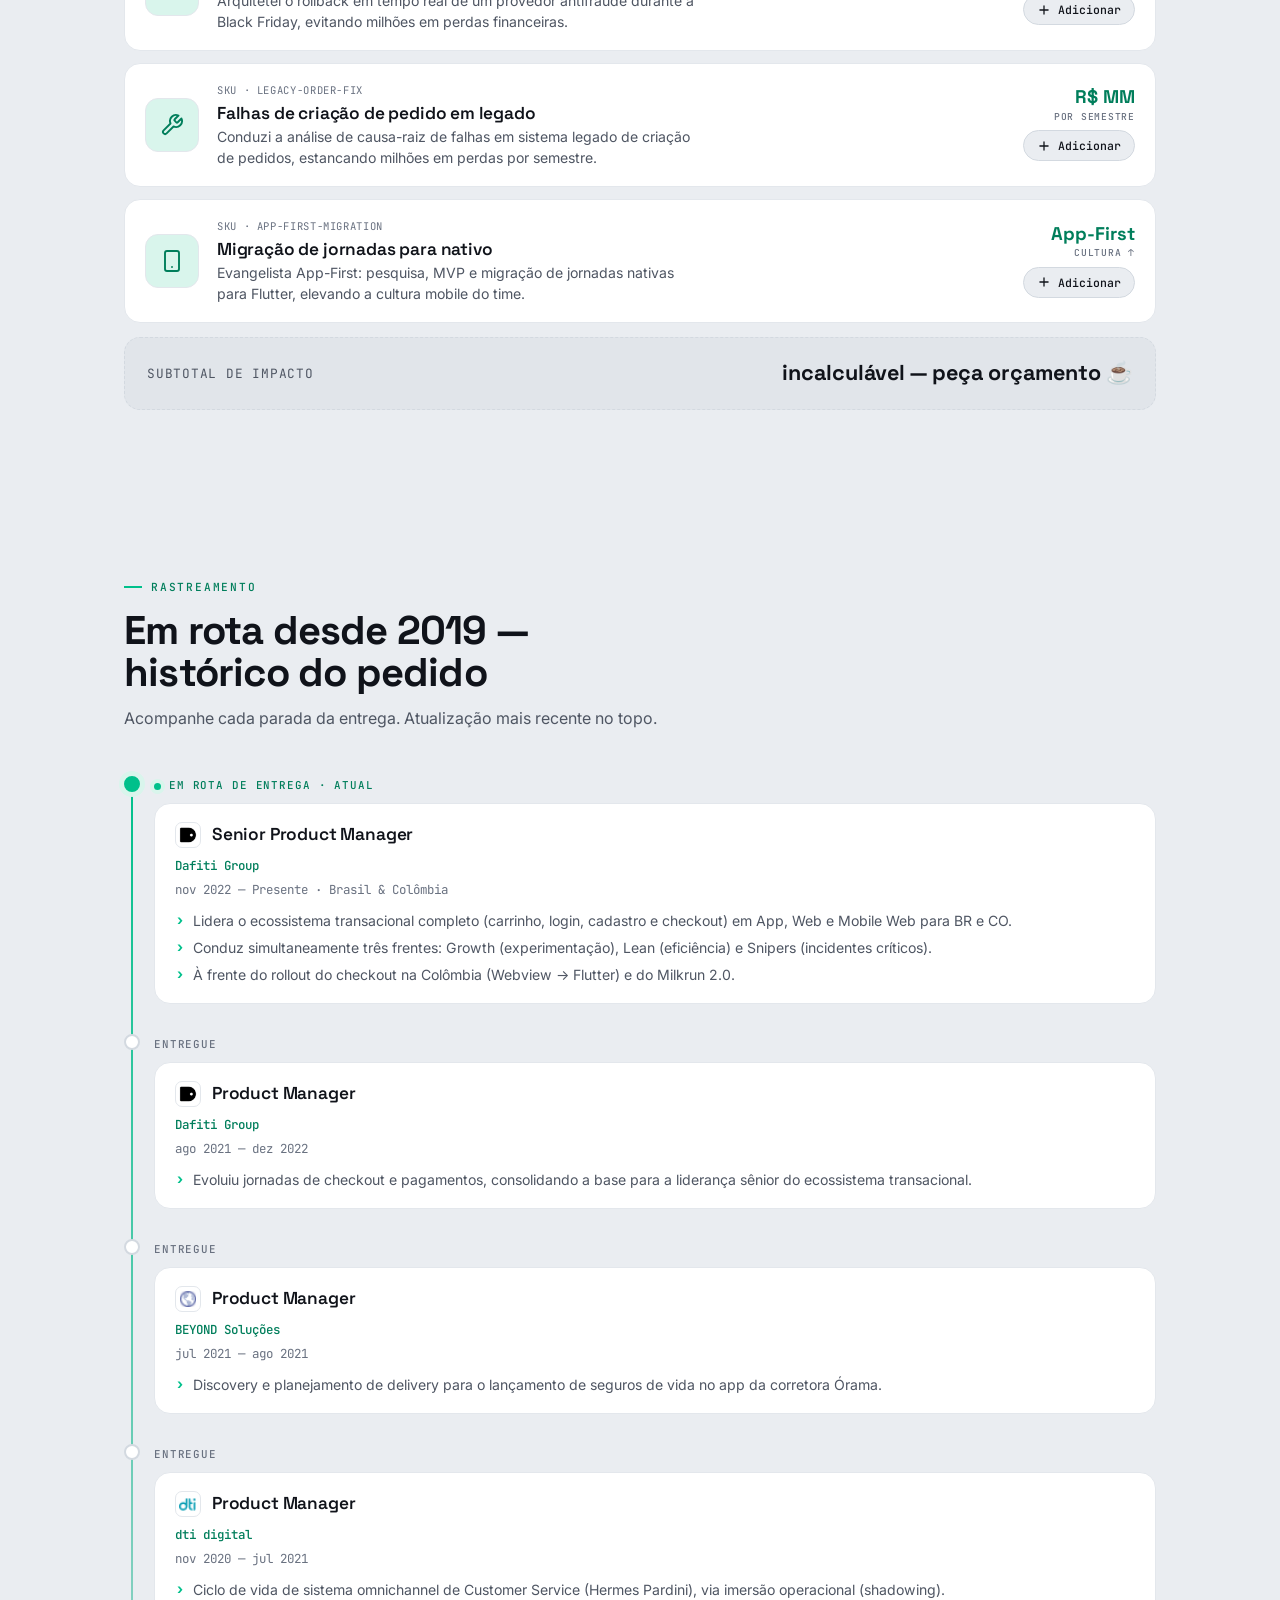
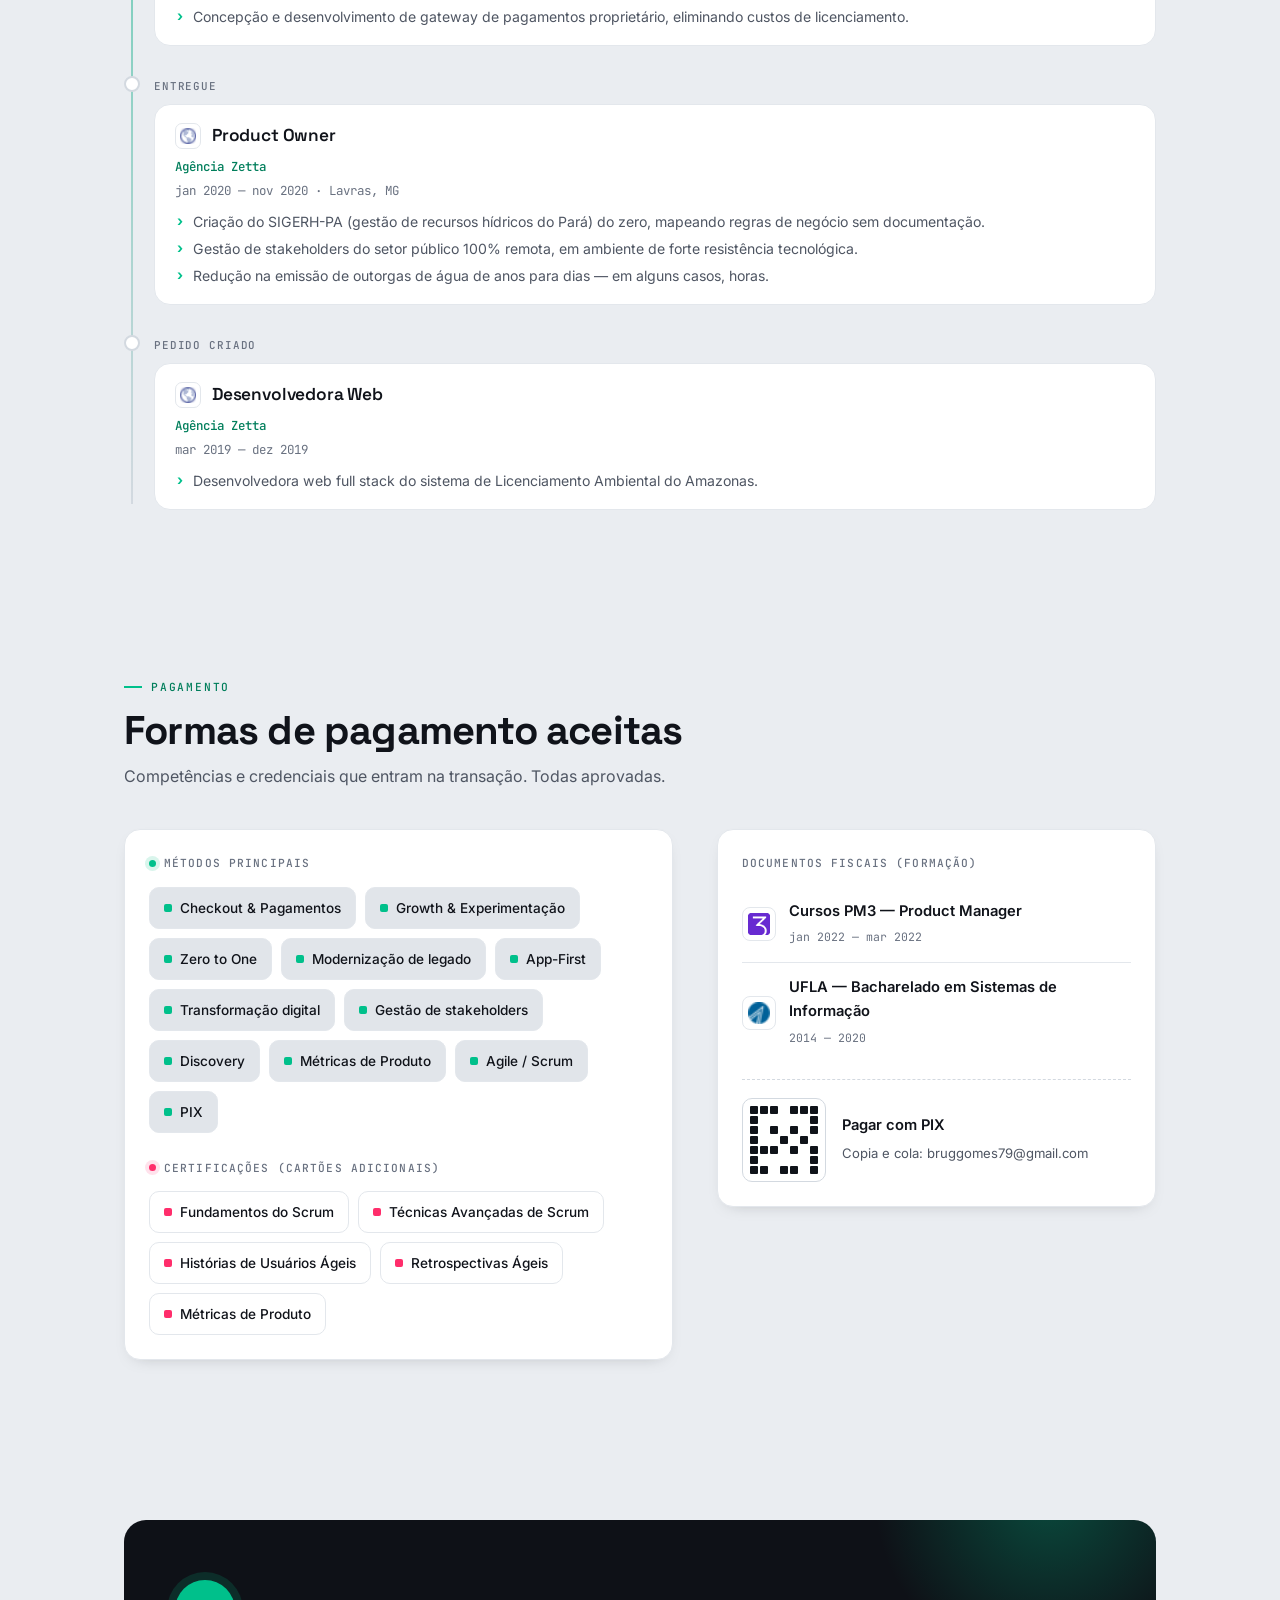
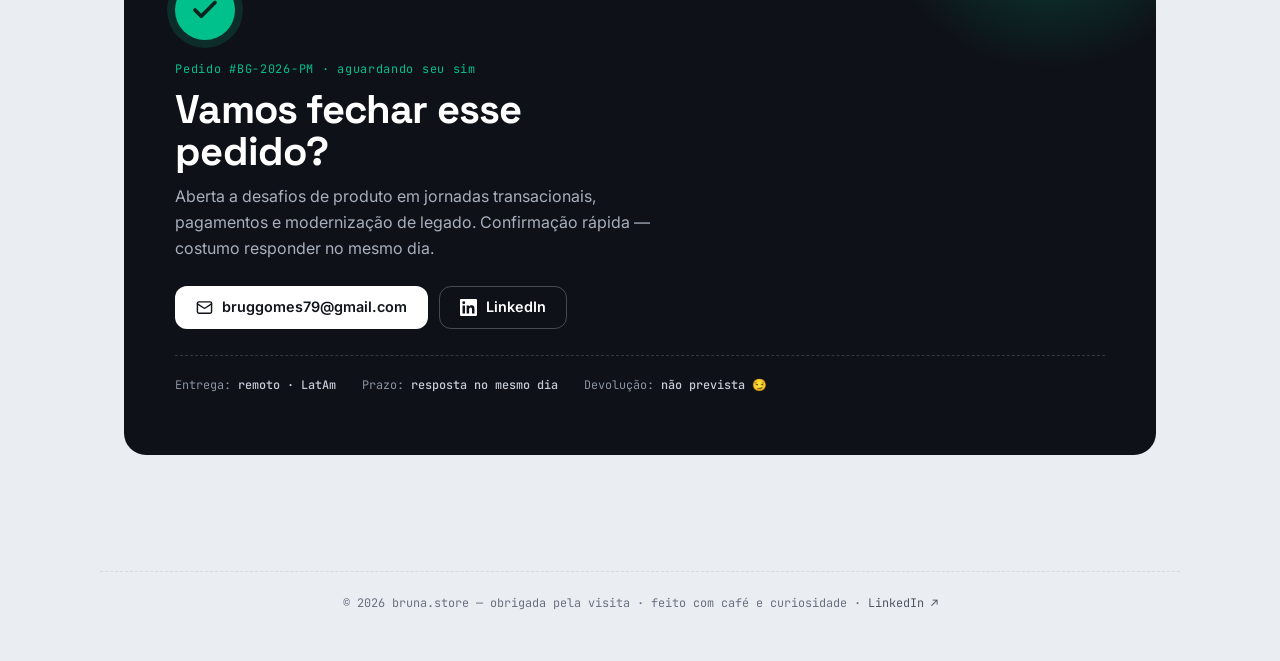
==== commit dfd5a278: "SEO + AI SEO: alinha domínio, enriquece JSON-LD, e atinge 100/98/100/100 no Lighthouse - Alinha tudo" ====
--- a/index.html
+++ b/index.html
@@ -5,26 +5,33 @@
 <meta name="viewport" content="width=device-width,initial-scale=1">
 <title>Bruna Gomes — Senior Product Manager</title>
 <meta name="description" content="Senior Product Manager · E-commerce, Checkout & Pagamentos · LatAm. Conversão, receita e modernização de jornadas transacionais.">
-<meta name="robots" content="index, follow">
-<link rel="canonical" href="https://brunagomes.me">
+<meta name="robots" content="index, follow, max-image-preview:large">
+<meta name="author" content="Bruna Gomes">
+<link rel="canonical" href="https://brunagomes12.github.io/">
 <meta property="og:title" content="Bruna Gomes — Senior Product Manager">
 <meta property="og:description" content="Senior Product Manager · E-commerce, Checkout & Pagamentos · LatAm">
 <meta property="og:type" content="profile">
-<meta property="og:url" content="https://brunagomes.me">
-<meta property="og:image" content="https://brunagomes.me/assets/og.png">
+<meta property="og:site_name" content="Bruna Gomes">
+<meta property="og:locale" content="pt_BR">
+<meta property="og:locale:alternate" content="en_US">
+<meta property="og:url" content="https://brunagomes12.github.io/">
+<meta property="og:image" content="https://brunagomes12.github.io/assets/og.png">
 <meta property="og:image:width" content="1200"><meta property="og:image:height" content="630">
+<meta property="og:image:alt" content="Bruna Gomes — Senior Product Manager · Checkout, Pagamentos & Conversão na LatAm">
 <meta property="profile:first_name" content="Bruna"><meta property="profile:last_name" content="Gomes">
 <meta name="twitter:card" content="summary_large_image">
 <meta name="twitter:title" content="Bruna Gomes — Senior Product Manager">
 <meta name="twitter:description" content="Senior Product Manager · E-commerce, Checkout & Pagamentos · LatAm">
-<meta name="twitter:image" content="https://brunagomes.me/assets/og.png">
+<meta name="twitter:image" content="https://brunagomes12.github.io/assets/og.png">
+<meta name="twitter:image:alt" content="Bruna Gomes — Senior Product Manager · Checkout, Pagamentos & Conversão na LatAm">
 <meta name="theme-color" content="#0E1117">
 <link rel="icon" type="image/png" sizes="32x32" href="assets/favicon-32.png">
 <link rel="apple-touch-icon" href="assets/favicon-180.png">
-<script type="application/ld+json">{"@context":"https://schema.org","@type":"Person","name":"Bruna Gomes","givenName":"Bruna","familyName":"Gomes","jobTitle":"Senior Product Manager","url":"https://brunagomes.me","image":"https://brunagomes.me/assets/bruna.jpg","email":"mailto:bruggomes79@gmail.com","address":{"@type":"PostalAddress","addressLocality":"São Sebastião","addressRegion":"SP","addressCountry":"BR"},"sameAs":["https://www.linkedin.com/in/bruna-gomes-product-manager"],"knowsAbout":["Product Management","E-commerce","Checkout","Payments","PIX","Growth","Agile"],"alumniOf":{"@type":"CollegeOrUniversity","name":"UFLA"},"worksFor":{"@type":"Organization","name":"Dafiti Group"}}</script>
+<script type="application/ld+json">{"@context":"https://schema.org","@graph":[{"@type":"Person","@id":"https://brunagomes12.github.io/#person","name":"Bruna Gomes","givenName":"Bruna","familyName":"Gomes","jobTitle":"Senior Product Manager","description":"Senior Product Manager especializada em e-commerce, checkout e pagamentos na LatAm. 6 anos escalando produtos B2B e B2C, com foco em conversão, receita e modernização de jornadas transacionais. Ex-desenvolvedora full-stack.","url":"https://brunagomes12.github.io/","image":"https://brunagomes12.github.io/assets/bruna.jpg","email":"mailto:bruggomes79@gmail.com","address":{"@type":"PostalAddress","addressLocality":"São Sebastião","addressRegion":"SP","addressCountry":"BR"},"nationality":{"@type":"Country","name":"Brazil"},"knowsLanguage":["pt-BR","en"],"sameAs":["https://www.linkedin.com/in/bruna-gomes-product-manager"],"knowsAbout":["Product Management","E-commerce","Checkout","Pagamentos","PIX","Growth & Experimentação","Modernização de legado","App-First","Discovery","Métricas de Produto","Agile","Scrum"],"hasOccupation":{"@type":"Occupation","name":"Senior Product Manager","occupationalCategory":"15-1255 Product Manager","skills":"Checkout, Pagamentos, PIX, Growth, Experimentação, Discovery, Modernização de legado, App-First, Agile/Scrum, Métricas de Produto"},"alumniOf":{"@type":"CollegeOrUniversity","name":"Universidade Federal de Lavras (UFLA)"},"worksFor":{"@type":"Organization","name":"Dafiti Group"}},{"@type":"WebSite","@id":"https://brunagomes12.github.io/#website","url":"https://brunagomes12.github.io/","name":"Bruna Gomes — Senior Product Manager","inLanguage":"pt-BR","publisher":{"@id":"https://brunagomes12.github.io/#person"}}]}</script>
 <link rel="preconnect" href="https://fonts.googleapis.com">
 <link rel="preconnect" href="https://fonts.gstatic.com" crossorigin>
-<link href="https://fonts.googleapis.com/css2?family=Space+Grotesk:wght@500;600;700&family=Inter:wght@400;500;600&family=JetBrains+Mono:wght@400;500;700&display=swap" rel="stylesheet">
+<link rel="preload" as="style" href="https://fonts.googleapis.com/css2?family=Space+Grotesk:wght@500;600;700&family=Inter:wght@400;500;600&family=JetBrains+Mono:wght@400;500;700&display=swap" onload="this.onload=null;this.rel='stylesheet'">
+<noscript><link rel="stylesheet" href="https://fonts.googleapis.com/css2?family=Space+Grotesk:wght@500;600;700&family=Inter:wght@400;500;600&family=JetBrains+Mono:wght@400;500;700&display=swap"></noscript>
 <style>
 :root{
   --bg:#EAEDF1;          /* cool app canvas */
@@ -32,13 +39,14 @@
   --surface:#FFFFFF;
   --ink:#10131A;         /* slate near-black */
   --ink-soft:#4F5663;
-  --muted:#8A93A1;
+  --muted:#697180;
   --line:#E3E7EC;
   --line2:#D3D9E0;
   --pix:#00C08B;         /* "buy now" green / PIX energy */
-  --pix-deep:#009E72;
+  --pix-deep:#007E5B;
   --pix-soft:#D9F5EC;
   --sale:#FF2D6B;        /* promo-tag magenta */
+  --sale-deep:#C01651;   /* accessible magenta on light bg */
   --sale-soft:#FFE2EC;
   --ink-card:#0E1117;    /* dark confirmation panel */
   --maxw:1080px;
@@ -70,6 +78,7 @@
 .mono{font-family:'JetBrains Mono',ui-monospace,monospace}
 .wrap{max-width:var(--maxw);margin:0 auto;padding:0 24px}
 :focus-visible{outline:2.5px solid var(--pix-deep);outline-offset:3px;border-radius:6px}
+.sr-only{position:absolute;width:1px;height:1px;padding:0;margin:-1px;overflow:hidden;clip:rect(0,0,0,0);white-space:nowrap;border:0}
 
 .eyebrow{font-family:'JetBrains Mono',monospace;font-size:.7rem;font-weight:500;text-transform:uppercase;letter-spacing:.16em;color:var(--pix-deep);display:inline-flex;align-items:center;gap:9px}
 .eyebrow::before{content:"";width:18px;height:2px;background:var(--pix);display:inline-block}
@@ -111,7 +120,7 @@
 .sec-head .eyebrow{margin-bottom:14px}
 .sec-head h2{max-width:22ch}
 .sec-head .sub{margin-top:12px;font-size:1rem;max-width:56ch}
-.tag{display:inline-flex;align-items:center;gap:6px;font-family:'JetBrains Mono',monospace;font-size:.66rem;font-weight:700;text-transform:uppercase;letter-spacing:.08em;padding:4px 9px;border-radius:6px;background:var(--sale-soft);color:var(--sale)}
+.tag{display:inline-flex;align-items:center;gap:6px;font-family:'JetBrains Mono',monospace;font-size:.66rem;font-weight:700;text-transform:uppercase;letter-spacing:.08em;padding:4px 9px;border-radius:6px;background:var(--sale-soft);color:var(--sale-deep)}
 .tag.green{background:var(--pix-soft);color:var(--pix-deep)}
 .dot{width:7px;height:7px;border-radius:50%;background:var(--pix);box-shadow:0 0 0 4px var(--pix-soft);display:inline-block;flex:none}
 
@@ -288,8 +297,9 @@
       bruna<span>.store</span>
     </span>
     <div class="bar-right">
-      <button class="cart-btn" id="cartBtn" aria-label="Carrinho">
-        <svg viewBox="0 0 24 24" fill="none" stroke-width="2" stroke-linecap="round" stroke-linejoin="round"><circle cx="8" cy="21" r="1"/><circle cx="19" cy="21" r="1"/><path d="M2.05 2.05h2l2.66 12.42a2 2 0 0 0 2 1.58h9.78a2 2 0 0 0 1.95-1.57l1.65-7.43H5.12"/></svg>
+      <button class="cart-btn" id="cartBtn">
+        <svg viewBox="0 0 24 24" fill="none" stroke-width="2" stroke-linecap="round" stroke-linejoin="round" aria-hidden="true" focusable="false"><circle cx="8" cy="21" r="1"/><circle cx="19" cy="21" r="1"/><path d="M2.05 2.05h2l2.66 12.42a2 2 0 0 0 2 1.58h9.78a2 2 0 0 0 1.95-1.57l1.65-7.43H5.12"/></svg>
+        <span class="sr-only">Carrinho de impacto, </span>
         <span class="cart-count" id="cartCount" aria-live="polite">0</span>
       </button>
       <div class="lang">
@@ -323,7 +333,7 @@
     <div class="gallery">
       <div class="main">
         <span class="badge tag"><span data-k="badge">Edição limitada · 1 de 1</span></span>
-        <img src="assets/bruna.jpg" alt="Bruna Gomes" width="800" height="1000">
+        <img src="assets/bruna.jpg" alt="Bruna Gomes, Senior Product Manager" width="800" height="1000" fetchpriority="high">
         <span class="stock"><span class="dot"></span> <span data-k="stock">Em estoque · pronta entrega</span></span>
       </div>
       <div class="thumbs">
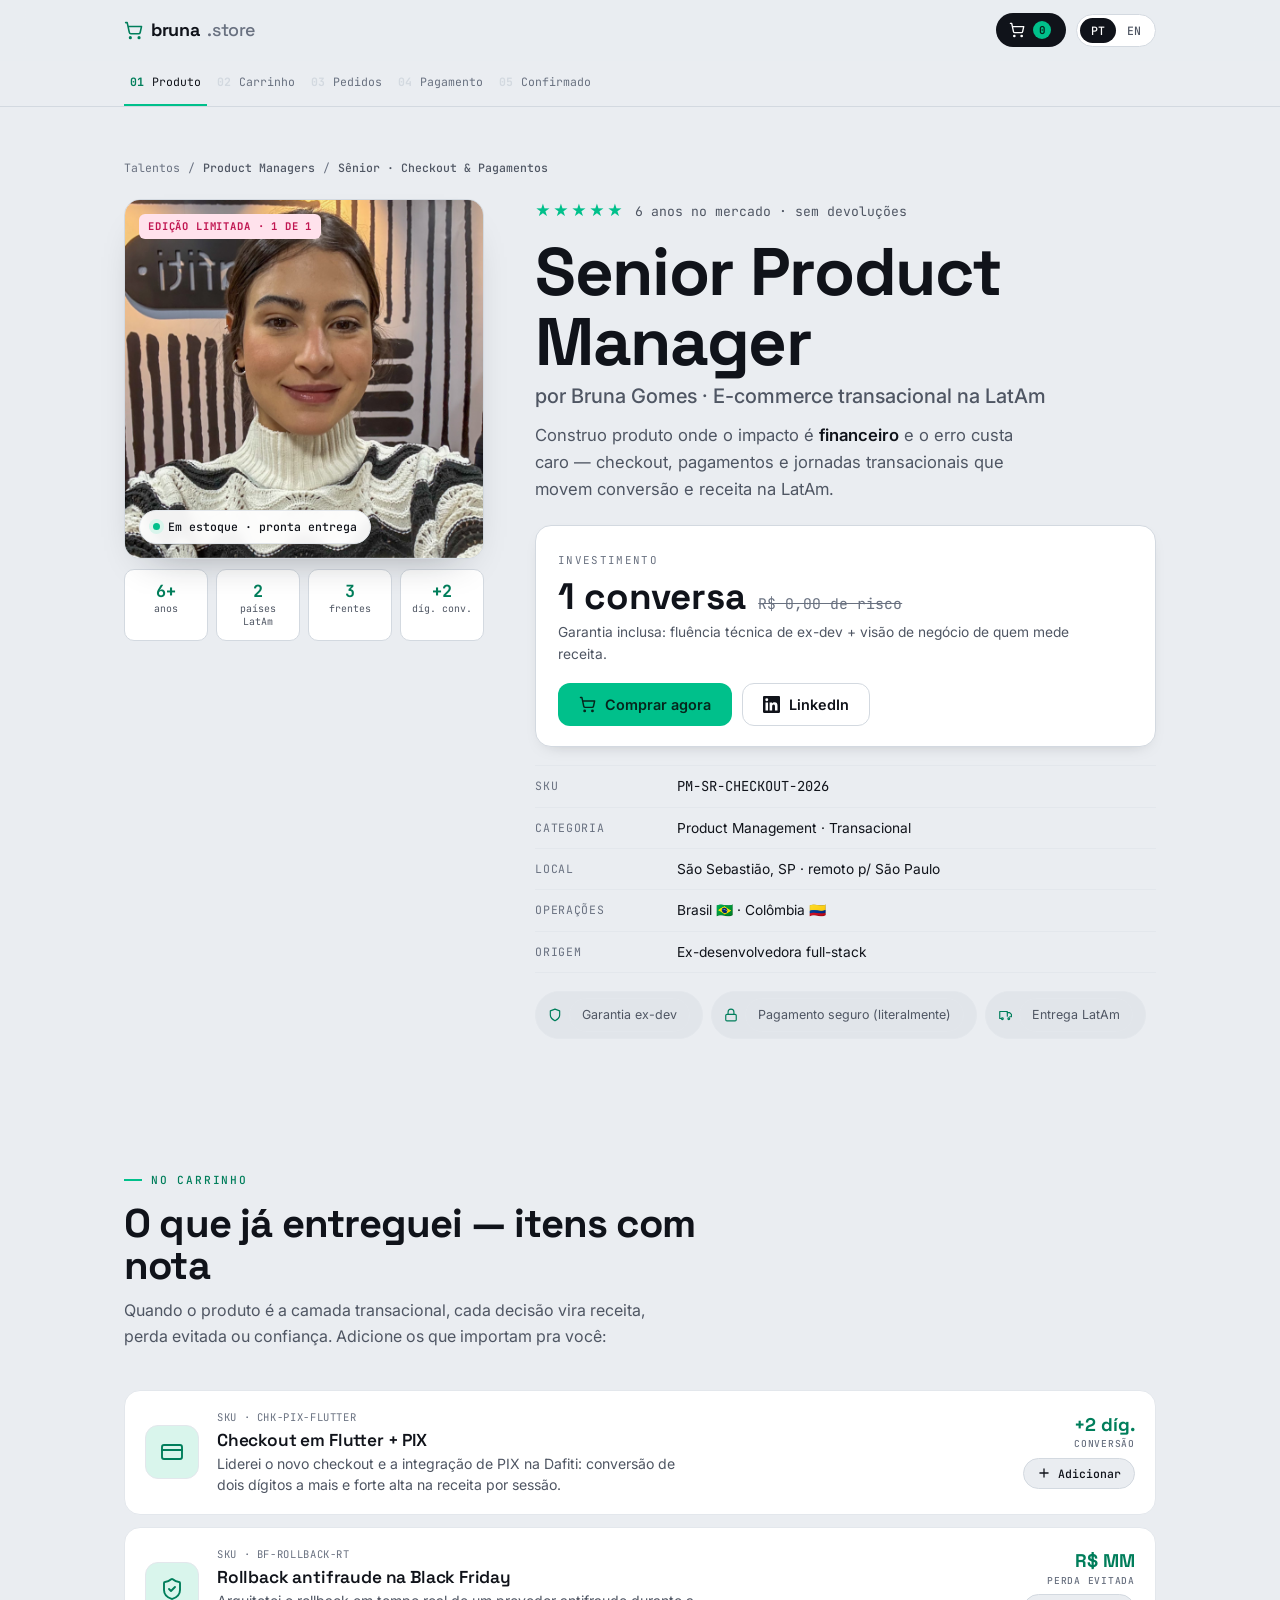
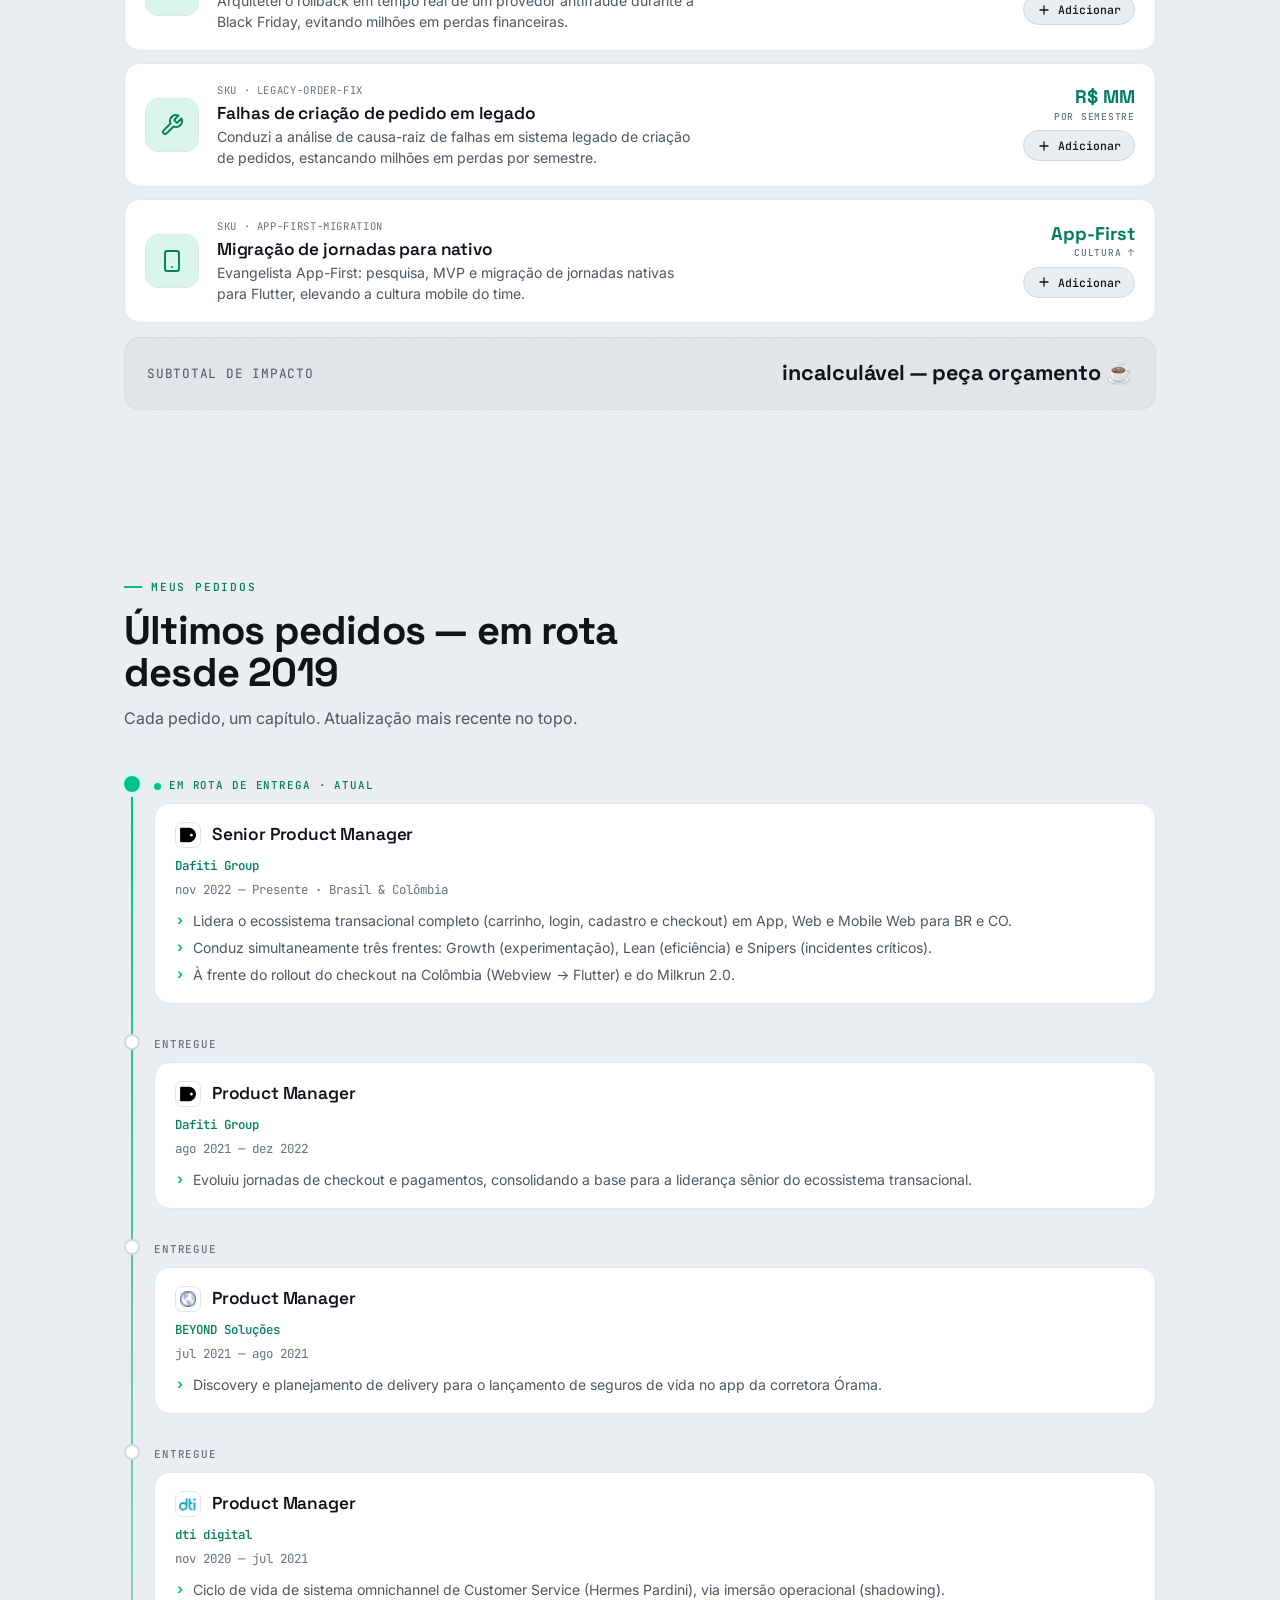
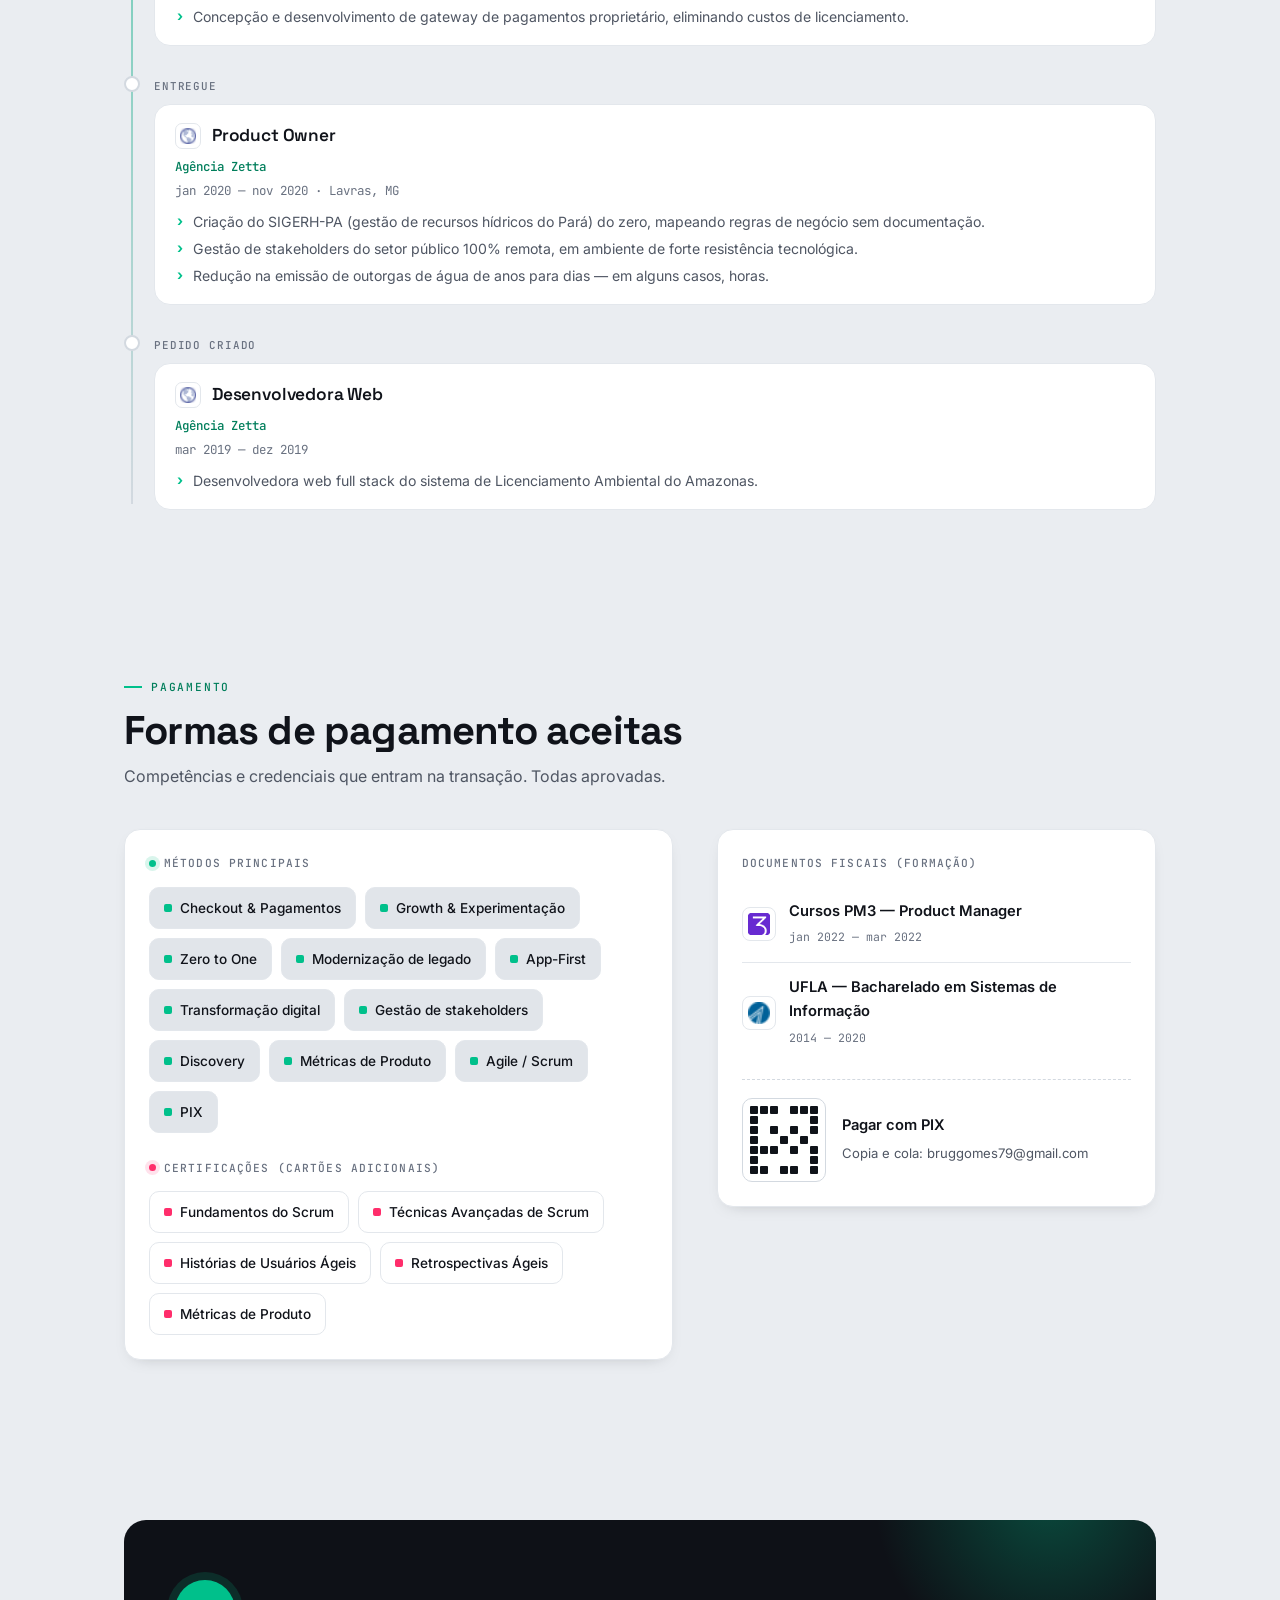
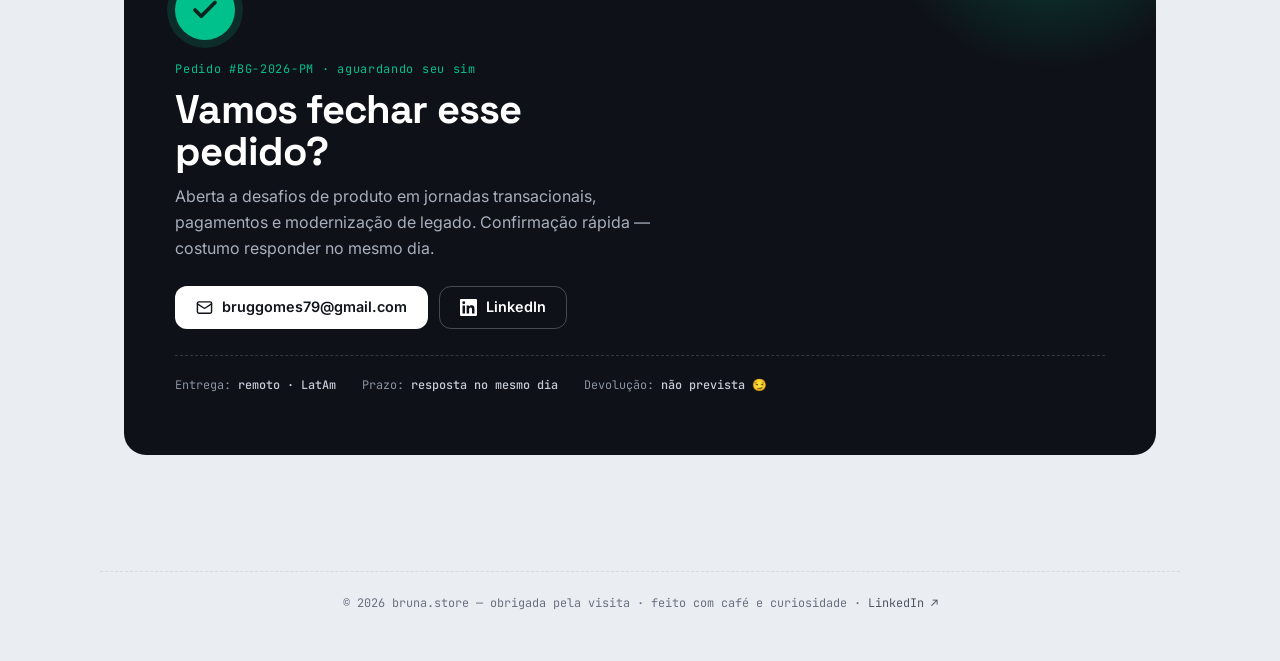
==== commit 89cf41d9: "Slugs neutros em inglês + renomeia "Entrega" para "Meus pedidos" - Ids/âncoras padronizados em inglê" ====
--- a/index.html
+++ b/index.html
@@ -315,9 +315,9 @@
     <ol>
       <li><a href="#hero" data-step="hero"><span class="num">01</span> <span data-k="st_a">Produto</span></a></li>
       <li><a href="#cart" data-step="cart"><span class="num">02</span> <span data-k="st_b">Carrinho</span></a></li>
-      <li><a href="#entrega" data-step="entrega"><span class="num">03</span> <span data-k="st_c">Entrega</span></a></li>
-      <li><a href="#pagamento" data-step="pagamento"><span class="num">04</span> <span data-k="st_d">Pagamento</span></a></li>
-      <li><a href="#confirmado" data-step="confirmado"><span class="num">05</span> <span data-k="st_e">Confirmado</span></a></li>
+      <li><a href="#orders" data-step="orders"><span class="num">03</span> <span data-k="st_c">Pedidos</span></a></li>
+      <li><a href="#payment" data-step="payment"><span class="num">04</span> <span data-k="st_d">Pagamento</span></a></li>
+      <li><a href="#confirmed" data-step="confirmed"><span class="num">05</span> <span data-k="st_e">Confirmado</span></a></li>
     </ol>
   </div>
 </nav>
@@ -448,12 +448,12 @@
   </div>
 </section>
 
-<!-- 03 — ENTREGA (experiência / rastreamento) -->
-<section class="sec" id="entrega">
+<!-- 03 — MEUS PEDIDOS (experiência / rastreamento) -->
+<section class="sec" id="orders">
   <div class="sec-head rv">
-    <span class="eyebrow" data-k="ek">Rastreamento</span>
-    <h2 data-k="eh">Em rota desde 2019 — histórico do pedido</h2>
-    <p class="sub" data-k="esub">Acompanhe cada parada da entrega. Atualização mais recente no topo.</p>
+    <span class="eyebrow" data-k="ek">Meus pedidos</span>
+    <h2 data-k="eh">Últimos pedidos — em rota desde 2019</h2>
+    <p class="sub" data-k="esub">Cada pedido, um capítulo. Atualização mais recente no topo.</p>
   </div>
   <div class="track">
 
@@ -532,7 +532,7 @@
 </section>
 
 <!-- 04 — PAGAMENTO (skills) -->
-<section class="sec" id="pagamento">
+<section class="sec" id="payment">
   <div class="sec-head rv">
     <span class="eyebrow" data-k="pk">Pagamento</span>
     <h2 data-k="ph">Formas de pagamento aceitas</h2>
@@ -588,7 +588,7 @@
 </section>
 
 <!-- 05 — CONFIRMADO (contato) -->
-<section class="sec" id="confirmado">
+<section class="sec" id="confirmed">
   <div class="confirm rv">
     <div class="check"><svg viewBox="0 0 24 24" fill="none" stroke="currentColor" stroke-linecap="round" stroke-linejoin="round"><path d="M20 6 9 17l-5-5"/></svg></div>
     <div class="order mono" data-k="ord">Pedido #BG-2026-PM · aguardando seu sim</div>
@@ -623,7 +623,7 @@
 <script>
 const D={
 pt:{
-st_a:'Produto',st_b:'Carrinho',st_c:'Entrega',st_d:'Pagamento',st_e:'Confirmado',
+st_a:'Produto',st_b:'Carrinho',st_c:'Pedidos',st_d:'Pagamento',st_e:'Confirmado',
 cr1:'Talentos',cr2:'Product Managers',cr3:'Sênior · Checkout & Pagamentos',
 badge:'Edição limitada · 1 de 1',stock:'Em estoque · pronta entrega',
 th1:'anos',th2:'países LatAm',th3:'frentes',th4:'díg. conv.',
@@ -639,7 +639,7 @@
 i4t:'Migração de jornadas para nativo',i4d:'Evangelista App-First: pesquisa, MVP e migração de jornadas nativas para Flutter, elevando a cultura mobile do time.',i4v:'cultura ↑',
 addl:'Adicionar',addl2:'Adicionar',addl3:'Adicionar',addl4:'Adicionar',
 subl:'Subtotal de impacto',subr:'incalculável — peça orçamento ☕',
-ek:'Rastreamento',eh:'Em rota desde 2019 — histórico do pedido',esub:'Acompanhe cada parada da entrega. Atualização mais recente no topo.',
+ek:'Meus pedidos',eh:'Últimos pedidos — em rota desde 2019',esub:'Cada pedido, um capítulo. Atualização mais recente no topo.',
 es1:'Em rota de entrega · atual',es2:'Entregue',es3:'Entregue',es4:'Entregue',es5:'Entregue',es6:'Pedido criado',
 j1r:'Senior Product Manager',j1c:'Dafiti Group',j1d:'nov 2022 — Presente',j1l:'Brasil & Colômbia',j1b1:'Lidera o ecossistema transacional completo (carrinho, login, cadastro e checkout) em App, Web e Mobile Web para BR e CO.',j1b2:'Conduz simultaneamente três frentes: Growth (experimentação), Lean (eficiência) e Snipers (incidentes críticos).',j1b3:'À frente do rollout do checkout na Colômbia (Webview → Flutter) e do Milkrun 2.0.',
 j2r:'Product Manager',j2c:'Dafiti Group',j2d:'ago 2021 — dez 2022',j2b1:'Evoluiu jornadas de checkout e pagamentos, consolidando a base para a liderança sênior do ecossistema transacional.',
@@ -658,7 +658,7 @@
 ft:'© 2026 bruna.store — obrigada pela visita · feito com café e curiosidade'
 },
 en:{
-st_a:'Product',st_b:'Cart',st_c:'Shipping',st_d:'Payment',st_e:'Confirmed',
+st_a:'Product',st_b:'Cart',st_c:'Orders',st_d:'Payment',st_e:'Confirmed',
 cr1:'Talent',cr2:'Product Managers',cr3:'Senior · Checkout & Payments',
 badge:'Limited edition · 1 of 1',stock:'In stock · ships now',
 th1:'years',th2:'LatAm countries',th3:'workstreams',th4:'dig. conv.',
@@ -674,7 +674,7 @@
 i4t:'Migrating journeys to native',i4d:'App-First evangelist: research, MVP and migration of native journeys to Flutter, raising the team’s mobile culture.',i4v:'culture ↑',
 addl:'Add',addl2:'Add',addl3:'Add',addl4:'Add',
 subl:'Impact subtotal',subr:'priceless — request a quote ☕',
-ek:'Tracking',eh:'In transit since 2019 — order history',esub:'Follow every stop along the way. Latest update on top.',
+ek:'My orders',eh:'Recent orders — in transit since 2019',esub:'Each order, a chapter. Latest update on top.',
 es1:'Out for delivery · current',es2:'Delivered',es3:'Delivered',es4:'Delivered',es5:'Delivered',es6:'Order placed',
 j1r:'Senior Product Manager',j1c:'Dafiti Group',j1d:'Nov 2022 — Present',j1l:'Brazil & Colombia',j1b1:'Leads the full transactional ecosystem (cart, login, sign-up, checkout) across App, Web and Mobile Web for BR and CO.',j1b2:'Simultaneously runs three workstreams: Growth (experimentation), Lean (efficiency) and Snipers (critical incidents).',j1b3:'Leading the new checkout rollout in Colombia (Webview → Flutter) and Milkrun 2.0.',
 j2r:'Product Manager',j2c:'Dafiti Group',j2d:'Aug 2021 — Dec 2022',j2b1:'Evolved checkout and payments journeys, building the foundation for senior leadership of the transactional ecosystem.',
@@ -740,7 +740,7 @@
 function spy(){
   const links=[...document.querySelectorAll('.stepper a')];
   const map={};links.forEach(a=>map[a.dataset.step]=a);
-  const secs=['hero','cart','entrega','pagamento','confirmado'].map(id=>document.getElementById(id));
+  const secs=['hero','cart','orders','payment','confirmed'].map(id=>document.getElementById(id));
   const io=new IntersectionObserver(ent=>{
     ent.forEach(en=>{
       if(en.isIntersecting){
@@ -748,6 +748,10 @@
         const a=map[en.target.id];if(a)a.classList.add('active');
       }
     });
+    // last section is short and never reaches the spy band — force it active at page bottom
+    if(window.innerHeight+window.scrollY>=document.documentElement.scrollHeight-2){
+      links.forEach(a=>a.classList.remove('active'));map.confirmed&&map.confirmed.classList.add('active');
+    }
   },{rootMargin:'-45% 0px -50% 0px',threshold:0});
   secs.forEach(s=>s&&io.observe(s));
 }
@@ -757,7 +761,15 @@
   sl(saved||'pt');
   buildQR();cart();reveal();spy();
   const bar=document.getElementById('bar');
-  const onScroll=()=>bar.classList.toggle('scrolled',window.scrollY>12);
+  const stepLinks=[...document.querySelectorAll('.stepper a')];
+  const onScroll=()=>{
+    bar.classList.toggle('scrolled',window.scrollY>12);
+    // last section is short and never reaches the spy band — force it active at page bottom
+    if(window.innerHeight+window.scrollY>=document.documentElement.scrollHeight-2){
+      stepLinks.forEach(a=>a.classList.remove('active'));
+      document.querySelector('.stepper a[data-step="confirmed"]').classList.add('active');
+    }
+  };
   onScroll();window.addEventListener('scroll',onScroll,{passive:true});
   document.getElementById('cartBtn').addEventListener('click',()=>{
     document.getElementById('cart').scrollIntoView({behavior:'smooth'});
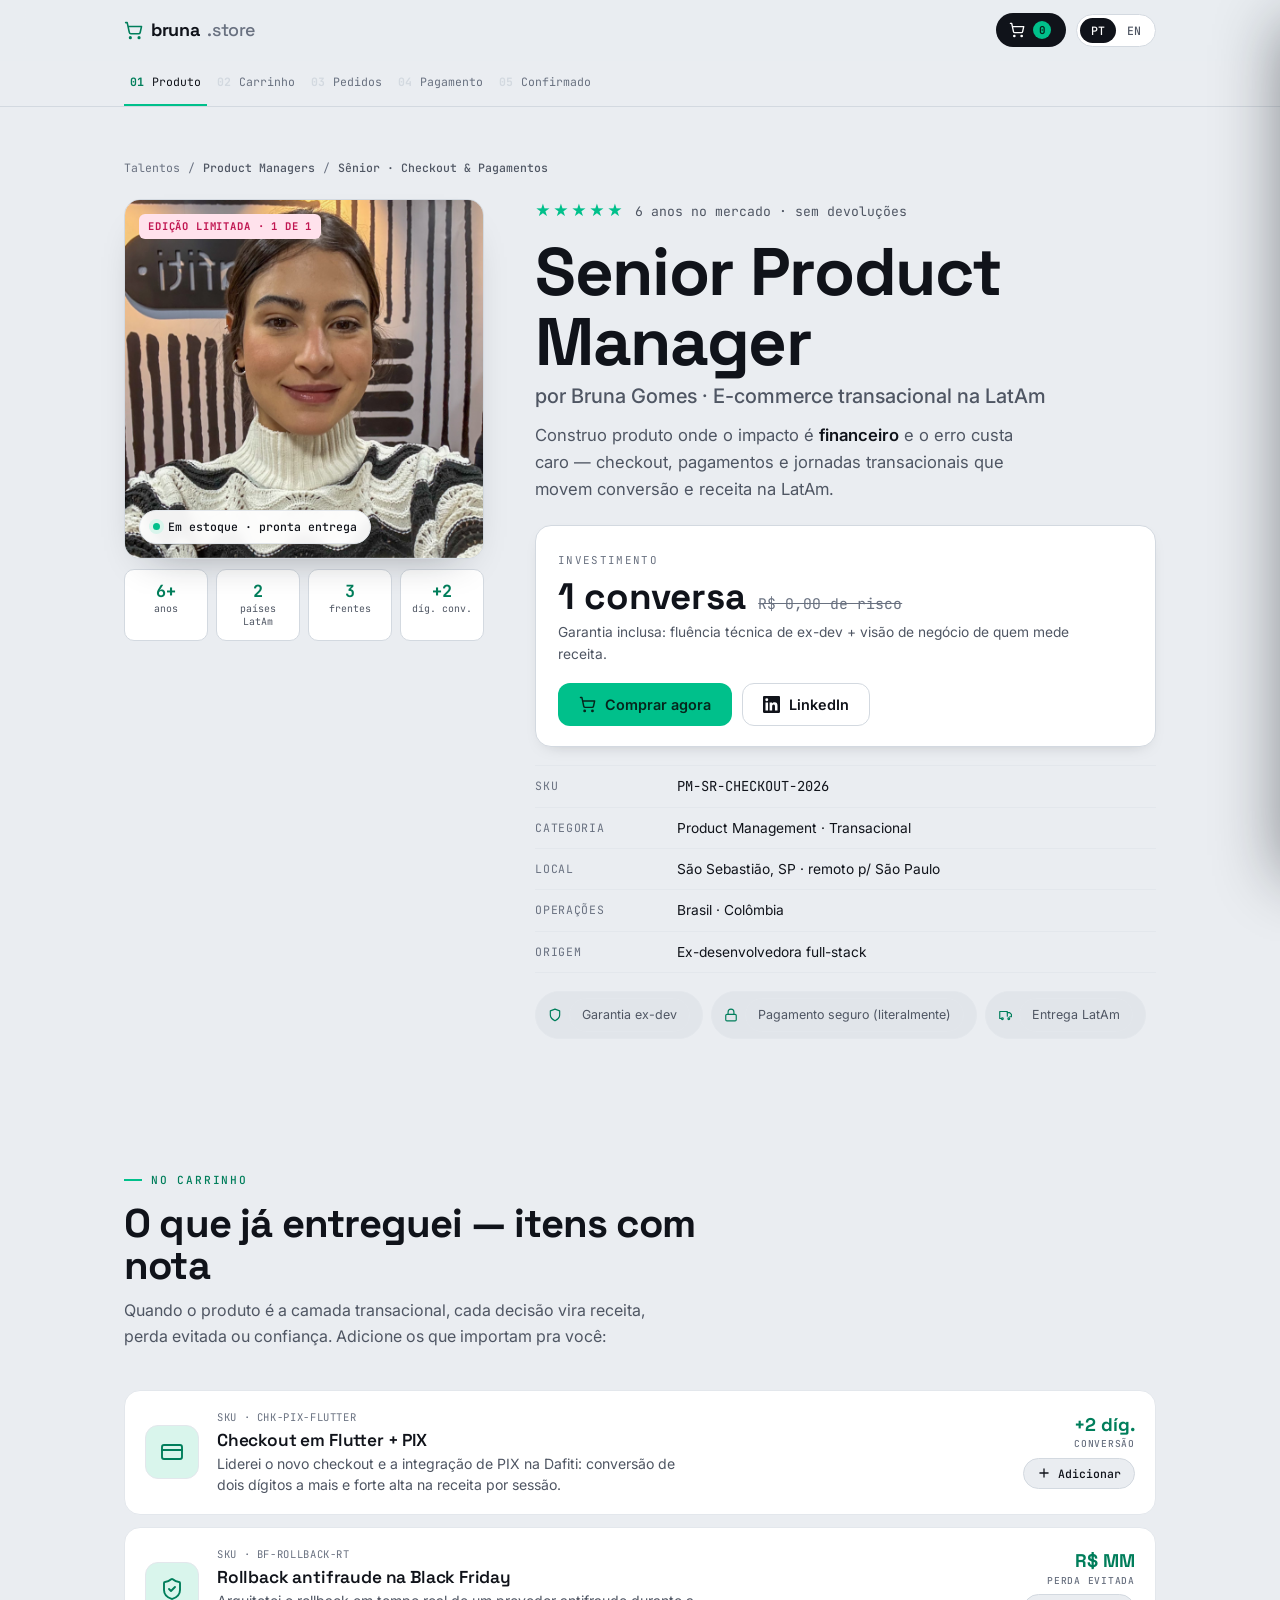
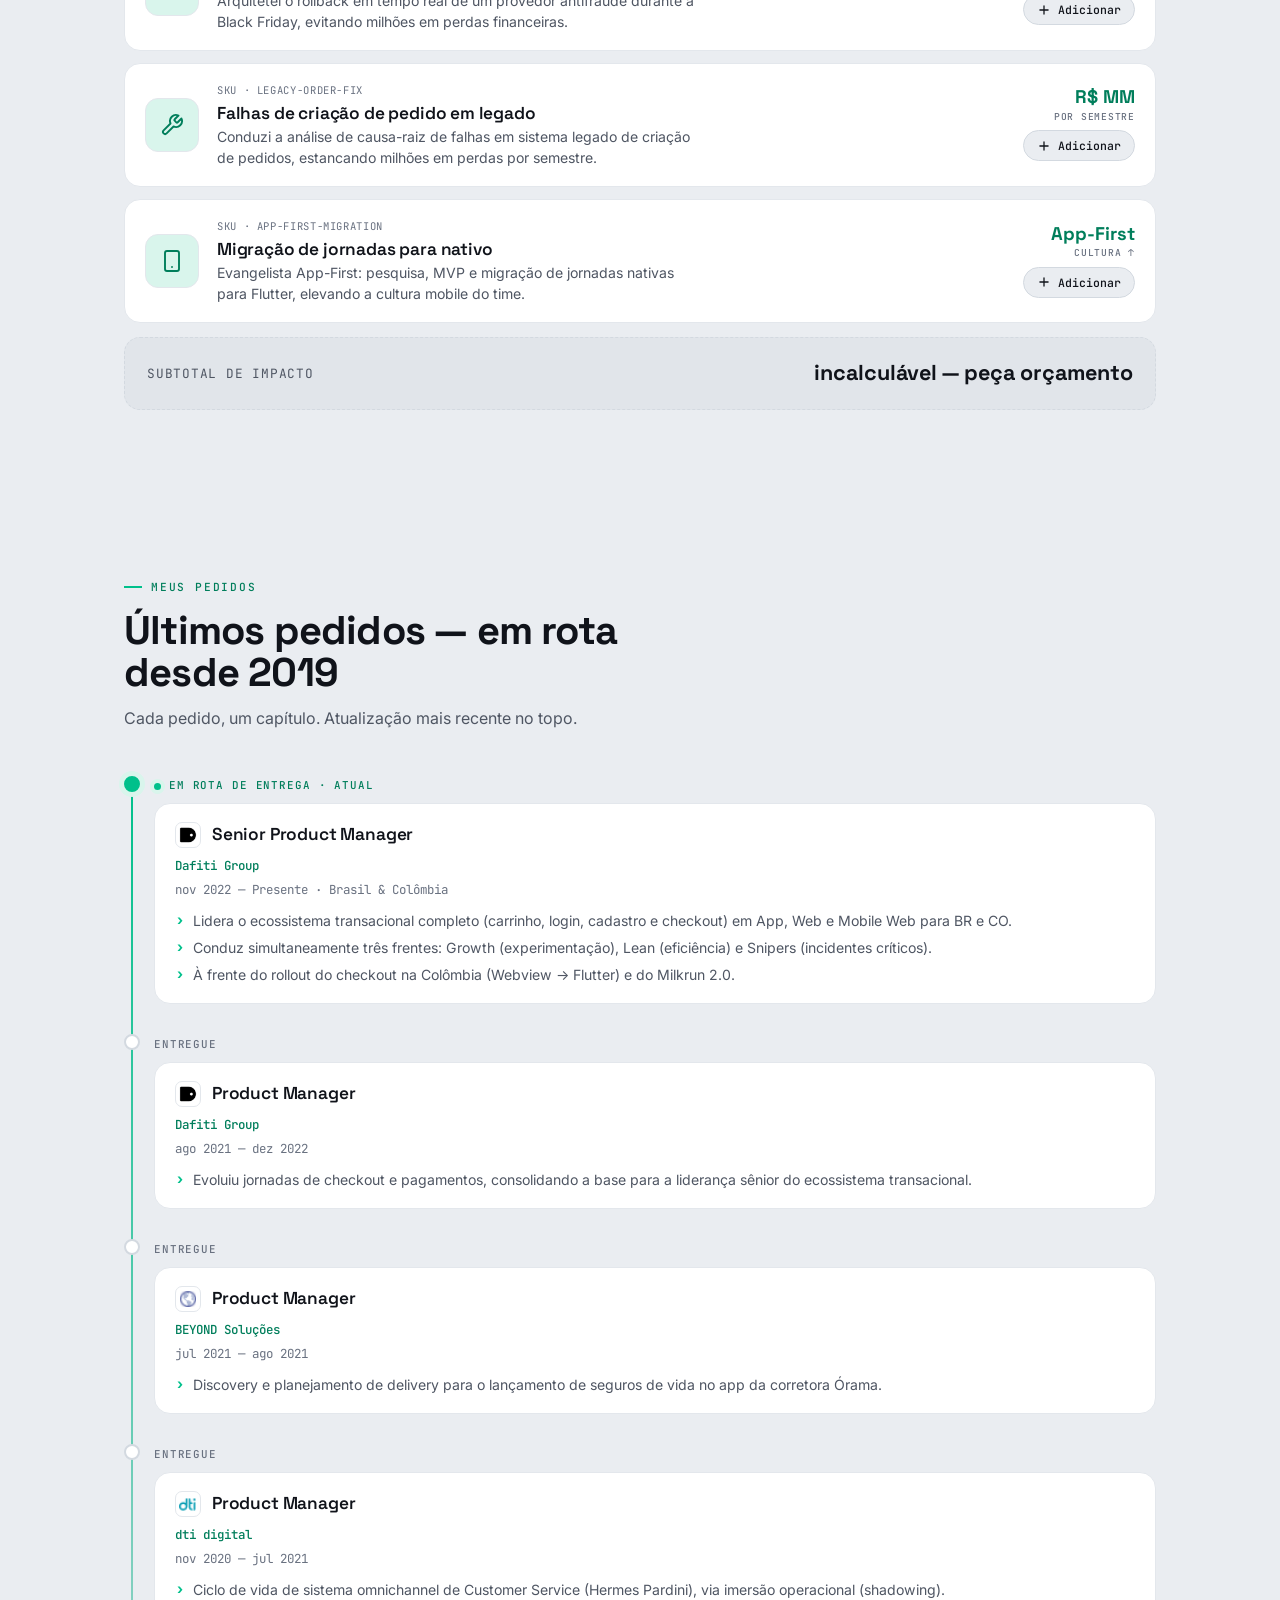
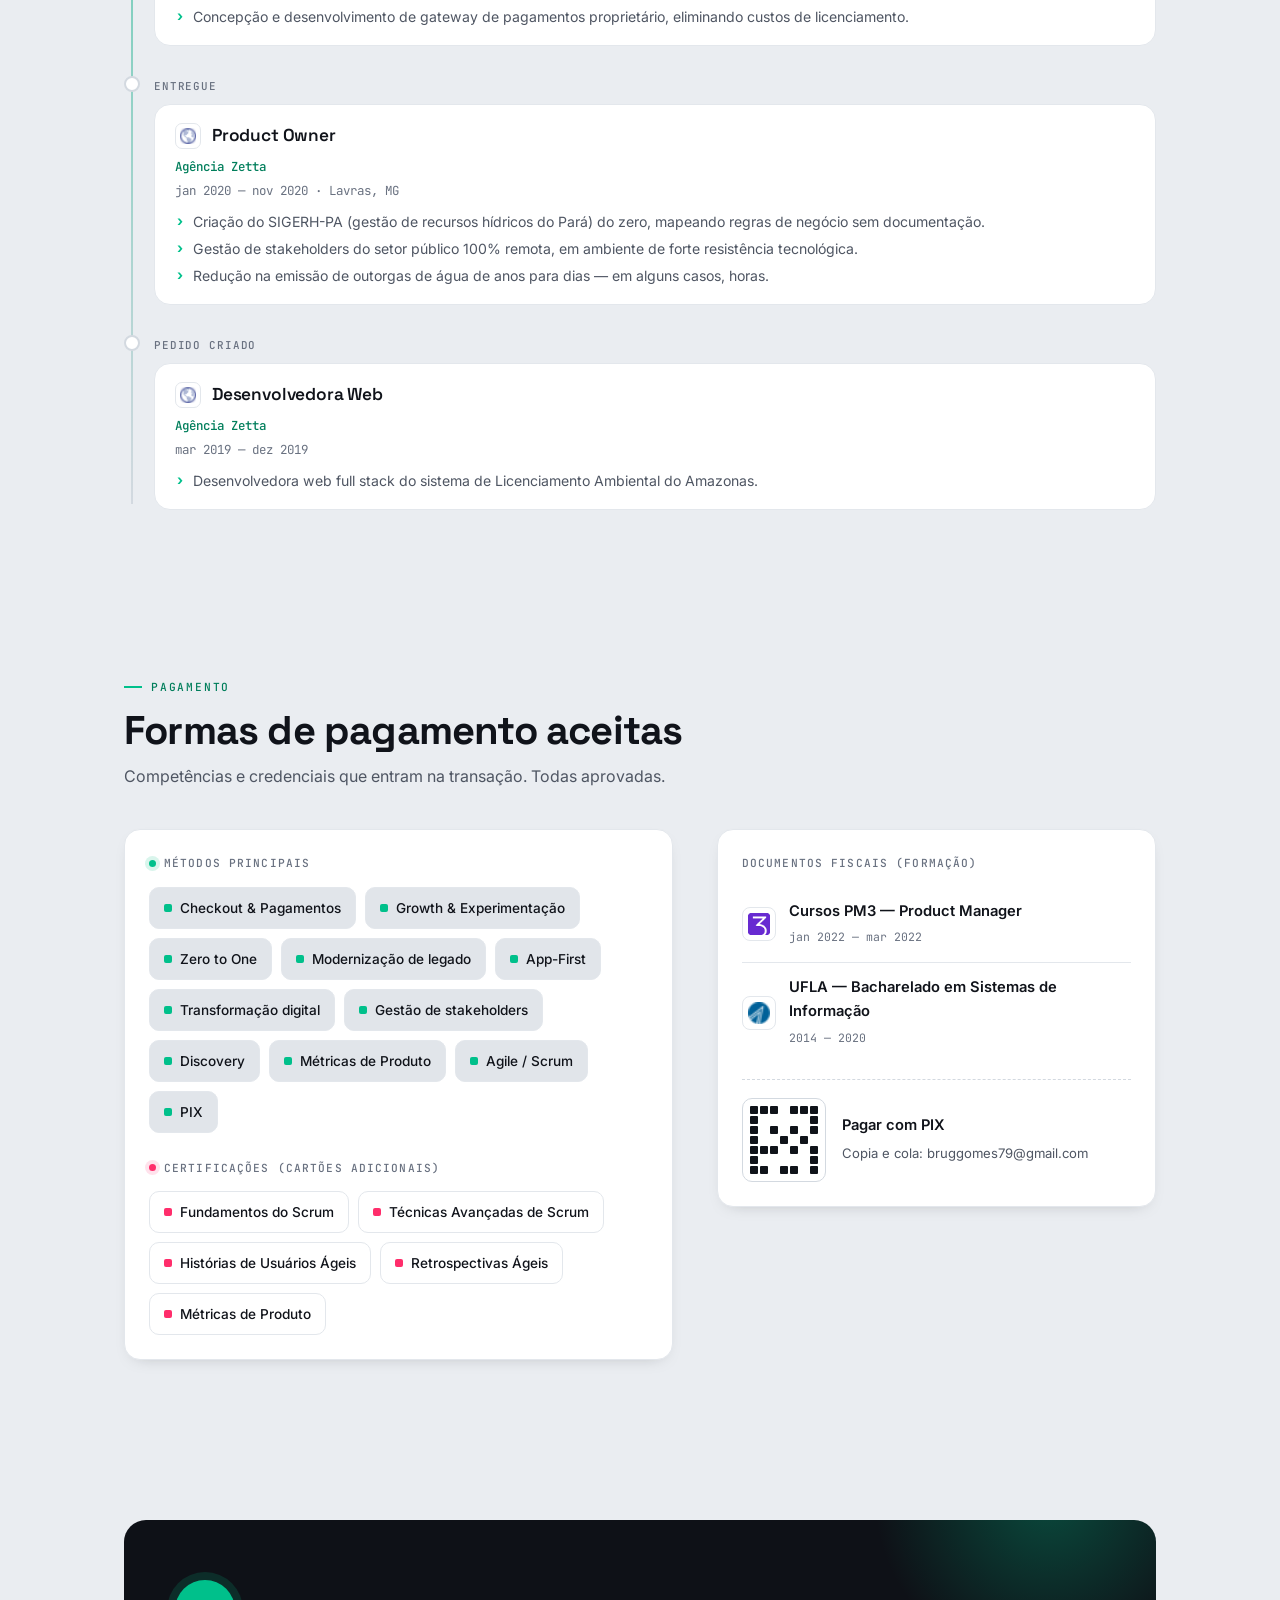
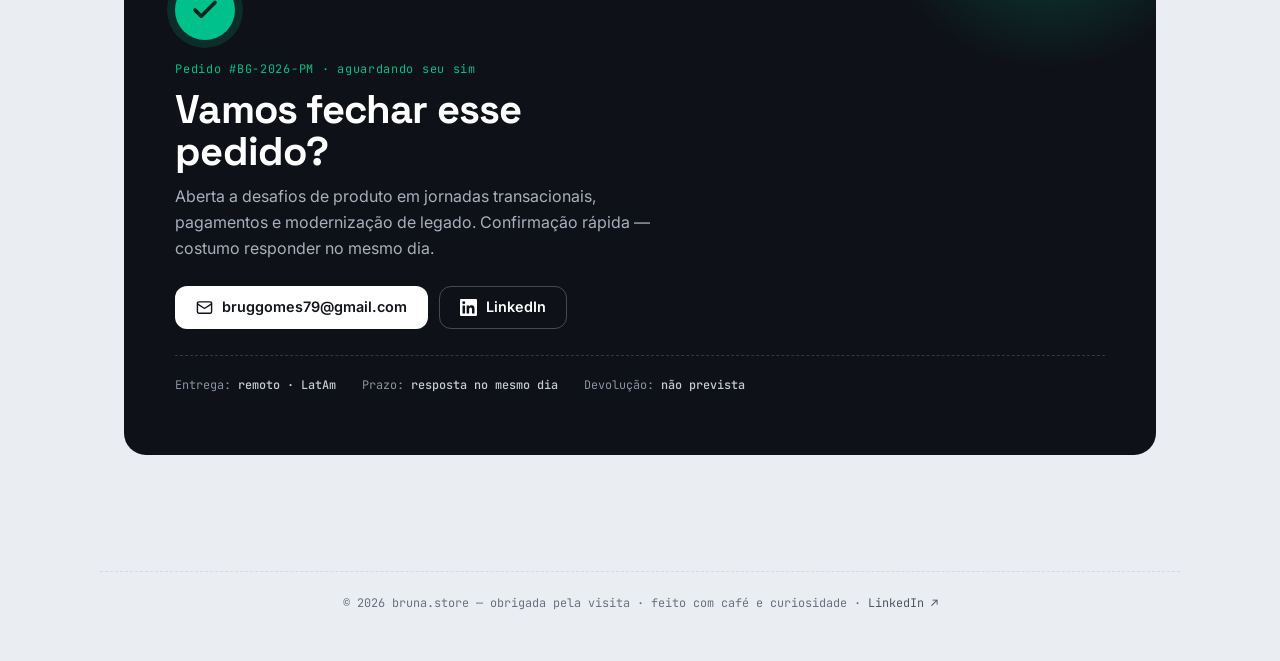
==== commit 1d284b25: "Mini-carrinho deslizante + remove emojis do site - Drawer lateral acessível (role=dialog, inert quan" ====
--- a/index.html
+++ b/index.html
@@ -255,6 +255,42 @@
 .ft a{color:var(--ink-soft)}
 .ft a:hover{color:var(--pix-deep)}
 
+/* ---------- cart drawer ---------- */
+.overlay{position:fixed;inset:0;background:rgba(16,19,26,.5);backdrop-filter:blur(2px);opacity:0;visibility:hidden;transition:opacity .3s,visibility .3s;z-index:90}
+.overlay.open{opacity:1;visibility:visible}
+.drawer{position:fixed;top:0;right:0;height:100%;width:min(392px,92vw);background:var(--surface);box-shadow:-24px 0 60px -24px rgba(16,19,26,.45);transform:translateX(100%);transition:transform .34s cubic-bezier(.4,0,.1,1);z-index:95;display:flex;flex-direction:column}
+.drawer.open{transform:none}
+.drawer-head{display:flex;align-items:center;justify-content:space-between;padding:19px 22px;border-bottom:1px solid var(--line)}
+.drawer-head h3{font-family:'Space Grotesk',sans-serif;font-size:1.14rem;color:var(--ink)}
+.drawer-close{background:none;border:none;cursor:pointer;width:34px;height:34px;border-radius:9px;display:flex;align-items:center;justify-content:center;color:var(--ink-soft);transition:background .2s,color .2s}
+.drawer-close:hover{background:var(--bg2);color:var(--ink)}
+.drawer-close svg{width:20px;height:20px;stroke:currentColor;stroke-width:2;fill:none;stroke-linecap:round}
+.ship{padding:14px 22px;border-bottom:1px solid var(--line);background:var(--bg2)}
+.ship .txt{font-family:'JetBrains Mono',monospace;font-size:.73rem;color:var(--ink-soft);margin-bottom:8px}
+.ship .bar{height:7px;border-radius:99px;background:#fff;border:1px solid var(--line);overflow:hidden}
+.ship .fill{height:100%;width:0;background:linear-gradient(90deg,var(--pix),var(--pix-deep));border-radius:99px;transition:width .45s cubic-bezier(.2,.7,.2,1)}
+.drawer-body{flex:1;overflow-y:auto;padding:6px 22px}
+.drawer-row{display:flex;align-items:center;gap:12px;padding:13px 0;border-bottom:1px solid var(--line)}
+.drawer-row:last-child{border-bottom:none}
+.drawer-row .di{width:38px;height:38px;border-radius:9px;background:var(--pix-soft);display:flex;align-items:center;justify-content:center;flex:none}
+.drawer-row .di svg{width:18px;height:18px;stroke:var(--pix-deep);fill:none;stroke-width:1.9;stroke-linecap:round;stroke-linejoin:round}
+.drawer-row .dt{flex:1;font-size:.85rem;color:var(--ink);font-weight:500;line-height:1.3}
+.drawer-row .dv{font-family:'Space Grotesk',sans-serif;font-weight:700;color:var(--pix-deep);font-size:.9rem;white-space:nowrap}
+.drawer-empty{text-align:center;color:var(--ink-soft);font-size:.9rem;padding:48px 12px;line-height:1.6}
+.drawer-foot{border-top:1px solid var(--line);padding:18px 22px;display:grid;gap:13px}
+.promo summary{font-family:'JetBrains Mono',monospace;font-size:.75rem;color:var(--pix-deep);cursor:pointer;list-style:none;user-select:none}
+.promo summary::-webkit-details-marker{display:none}
+.promo summary::before{content:"+ ";font-weight:700}
+.promo[open] summary::before{content:"– "}
+.promo-row{display:flex;gap:8px;margin-top:10px}
+.promo-row input{flex:1;min-width:0;border:1px solid var(--line2);border-radius:9px;padding:9px 12px;font-family:'JetBrains Mono',monospace;font-size:.76rem;text-transform:uppercase;color:var(--ink)}
+.promo-row input:focus{outline:none;border-color:var(--pix-deep)}
+.promo-msg{font-size:.77rem;margin-top:8px;min-height:1.1em}
+.promo-msg.ok{color:var(--pix-deep)}
+.promo-msg.bad{color:var(--sale-deep)}
+.drawer-total{display:flex;justify-content:space-between;align-items:baseline;font-family:'JetBrains Mono',monospace;font-size:.78rem;color:var(--ink-soft)}
+.drawer-total b{font-family:'Space Grotesk',sans-serif;font-size:1.05rem;color:var(--ink)}
+
 /* ---------- reveal ---------- */
 .rv{opacity:0;transform:translateY(16px);transition:opacity .6s cubic-bezier(.2,.6,.2,1),transform .6s cubic-bezier(.2,.6,.2,1)}
 .rv.in{opacity:1;transform:none}
@@ -278,7 +314,7 @@
   .rv{opacity:1;transform:none}
 }
 @media print{
-  .bar,.stepper,.pricecard .cta,.confirm .btns,.add,.gallery .badge,.gallery .stock{display:none!important}
+  .bar,.stepper,.pricecard .cta,.confirm .btns,.add,.gallery .badge,.gallery .stock,.drawer,.overlay{display:none!important}
   body{background:#fff;color:#000;font-size:11pt}
   .rv{opacity:1!important;transform:none!important}
   .sec,.hero{padding:14px 0}
@@ -372,7 +408,7 @@
         <div class="row"><span class="k">SKU</span><span class="v mono">PM-SR-CHECKOUT-2026</span></div>
         <div class="row"><span class="k" data-k="sk_cat">Categoria</span><span class="v" data-k="sv_cat">Product Management · Transacional</span></div>
         <div class="row"><span class="k" data-k="sk_loc">Local</span><span class="v" data-k="sv_loc">São Sebastião, SP · remoto p/ São Paulo</span></div>
-        <div class="row"><span class="k" data-k="sk_ops">Operações</span><span class="v" data-k="sv_ops">Brasil 🇧🇷 · Colômbia 🇨🇴</span></div>
+        <div class="row"><span class="k" data-k="sk_ops">Operações</span><span class="v" data-k="sv_ops">Brasil · Colômbia</span></div>
         <div class="row"><span class="k" data-k="sk_src">Origem</span><span class="v" data-k="sv_src">Ex-desenvolvedora full-stack</span></div>
       </div>
 
@@ -444,7 +480,7 @@
   </div>
   <div class="subtotal rv">
     <span class="l" data-k="subl">Subtotal de impacto</span>
-    <span class="r" data-k="subr">incalculável — peça orçamento ☕</span>
+    <span class="r" data-k="subr">incalculável — peça orçamento</span>
   </div>
 </section>
 
@@ -607,7 +643,7 @@
     <div class="receipt">
       <span data-k="r1">Entrega: <b>remoto · LatAm</b></span>
       <span data-k="r2">Prazo: <b>resposta no mesmo dia</b></span>
-      <span data-k="r3">Devolução: <b>não prevista 😏</b></span>
+      <span data-k="r3">Devolução: <b>não prevista</b></span>
     </div>
   </div>
 </section>
@@ -619,6 +655,32 @@
   <span data-k="ft">© 2026 bruna.store — obrigada pela visita · feito com café e curiosidade</span>
   · <a href="https://www.linkedin.com/in/bruna-gomes-product-manager" target="_blank" rel="noopener">LinkedIn ↗</a>
 </footer>
+
+<!-- mini-cart drawer -->
+<div class="overlay" id="overlay" hidden></div>
+<aside class="drawer" id="drawer" role="dialog" aria-modal="true" aria-labelledby="drawerTitle" inert>
+  <div class="drawer-head">
+    <h3 id="drawerTitle" data-k="dr_title">Seu carrinho</h3>
+    <button class="drawer-close" id="drawerClose" aria-label="Fechar carrinho"><svg viewBox="0 0 24 24"><path d="M18 6 6 18M6 6l12 12"/></svg></button>
+  </div>
+  <div class="ship">
+    <div class="txt" id="shipTxt"></div>
+    <div class="bar"><div class="fill" id="shipFill"></div></div>
+  </div>
+  <div class="drawer-body" id="drawerBody"></div>
+  <div class="drawer-foot">
+    <details class="promo">
+      <summary data-k="dr_promo">Tem um cupom?</summary>
+      <div class="promo-row">
+        <input id="promoInput" placeholder="CUPOM" aria-label="Código do cupom" maxlength="20" autocomplete="off">
+        <button class="btn btn-dark" id="promoBtn" data-k="dr_apply" style="padding:9px 16px;font-size:.82rem">Aplicar</button>
+      </div>
+      <div class="promo-msg" id="promoMsg" aria-live="polite"></div>
+    </details>
+    <div class="drawer-total"><span data-k="dr_sub">Subtotal de impacto</span> <b id="drawerTotal">—</b></div>
+    <a class="btn btn-buy" id="drawerCta" href="mailto:bruggomes79@gmail.com" data-k="dr_cta">Finalizar pedido</a>
+  </div>
+</aside>
 
 <script>
 const D={
@@ -630,7 +692,7 @@
 rate:'6 anos no mercado · sem devoluções',by:'por Bruna Gomes · E-commerce transacional na LatAm',
 lede:'Construo produto onde o impacto é <b>financeiro</b> e o erro custa caro — checkout, pagamentos e jornadas transacionais que movem conversão e receita na LatAm.',
 pl:'Investimento',pn:'Garantia inclusa: fluência técnica de ex-dev + visão de negócio de quem mede receita.',cta1:'Comprar agora',
-sk_cat:'Categoria',sv_cat:'Product Management · Transacional',sk_loc:'Local',sv_loc:'São Sebastião, SP · remoto p/ São Paulo',sk_ops:'Operações',sv_ops:'Brasil 🇧🇷 · Colômbia 🇨🇴',sk_src:'Origem',sv_src:'Ex-desenvolvedora full-stack',
+sk_cat:'Categoria',sv_cat:'Product Management · Transacional',sk_loc:'Local',sv_loc:'São Sebastião, SP · remoto p/ São Paulo',sk_ops:'Operações',sv_ops:'Brasil · Colômbia',sk_src:'Origem',sv_src:'Ex-desenvolvedora full-stack',
 tr1:'Garantia ex-dev',tr2:'Pagamento seguro (literalmente)',tr3:'Entrega LatAm',
 ck2:'No carrinho',ch:'O que já entreguei — itens com nota',csub:'Quando o produto é a camada transacional, cada decisão vira receita, perda evitada ou confiança. Adicione os que importam pra você:',
 i1t:'Checkout em Flutter + PIX',i1d:'Liderei o novo checkout e a integração de PIX na Dafiti: conversão de dois dígitos a mais e forte alta na receita por sessão.',i1v:'conversão',
@@ -638,7 +700,7 @@
 i3t:'Falhas de criação de pedido em legado',i3d:'Conduzi a análise de causa-raiz de falhas em sistema legado de criação de pedidos, estancando milhões em perdas por semestre.',i3v:'por semestre',
 i4t:'Migração de jornadas para nativo',i4d:'Evangelista App-First: pesquisa, MVP e migração de jornadas nativas para Flutter, elevando a cultura mobile do time.',i4v:'cultura ↑',
 addl:'Adicionar',addl2:'Adicionar',addl3:'Adicionar',addl4:'Adicionar',
-subl:'Subtotal de impacto',subr:'incalculável — peça orçamento ☕',
+subl:'Subtotal de impacto',subr:'incalculável — peça orçamento',
 ek:'Meus pedidos',eh:'Últimos pedidos — em rota desde 2019',esub:'Cada pedido, um capítulo. Atualização mais recente no topo.',
 es1:'Em rota de entrega · atual',es2:'Entregue',es3:'Entregue',es4:'Entregue',es5:'Entregue',es6:'Pedido criado',
 j1r:'Senior Product Manager',j1c:'Dafiti Group',j1d:'nov 2022 — Presente',j1l:'Brasil & Colômbia',j1b1:'Lidera o ecossistema transacional completo (carrinho, login, cadastro e checkout) em App, Web e Mobile Web para BR e CO.',j1b2:'Conduz simultaneamente três frentes: Growth (experimentação), Lean (eficiência) e Snipers (incidentes críticos).',j1b3:'À frente do rollout do checkout na Colômbia (Webview → Flutter) e do Milkrun 2.0.',
@@ -654,8 +716,9 @@
 e1n:'Cursos PM3 — Product Manager',e1d:'jan 2022 — mar 2022',e2n:'UFLA — Bacharelado em Sistemas de Informação',e2d:'2014 — 2020',
 pixt:'Pagar com PIX',pixd:'Copia e cola: bruggomes79@gmail.com',
 ord:'Pedido #BG-2026-PM · aguardando seu sim',ct:'Vamos fechar esse pedido?',cp:'Aberta a desafios de produto em jornadas transacionais, pagamentos e modernização de legado. Confirmação rápida — costumo responder no mesmo dia.',
-r1:'Entrega: <b>remoto · LatAm</b>',r2:'Prazo: <b>resposta no mesmo dia</b>',r3:'Devolução: <b>não prevista 😏</b>',
-ft:'© 2026 bruna.store — obrigada pela visita · feito com café e curiosidade'
+r1:'Entrega: <b>remoto · LatAm</b>',r2:'Prazo: <b>resposta no mesmo dia</b>',r3:'Devolução: <b>não prevista</b>',
+ft:'© 2026 bruna.store — obrigada pela visita · feito com café e curiosidade',
+dr_title:'Seu carrinho',dr_promo:'Tem um cupom?',dr_apply:'Aplicar',dr_sub:'Subtotal de impacto',dr_cta:'Finalizar pedido'
 },
 en:{
 st_a:'Product',st_b:'Cart',st_c:'Orders',st_d:'Payment',st_e:'Confirmed',
@@ -665,7 +728,7 @@
 rate:'6 years on the market · no returns',by:'by Bruna Gomes · Transactional e-commerce across LatAm',
 lede:'I build product where the impact is <b>financial</b> and mistakes are costly — checkout, payments and transactional journeys that move conversion and revenue across LatAm.',
 pl:'Investment',pn:'Warranty included: ex-developer technical fluency + the business sense of someone who measures revenue.',cta1:'Buy now',
-sk_cat:'Category',sv_cat:'Product Management · Transactional',sk_loc:'Location',sv_loc:'São Sebastião, SP · remote for São Paulo',sk_ops:'Operations',sv_ops:'Brazil 🇧🇷 · Colombia 🇨🇴',sk_src:'Origin',sv_src:'Ex full-stack developer',
+sk_cat:'Category',sv_cat:'Product Management · Transactional',sk_loc:'Location',sv_loc:'São Sebastião, SP · remote for São Paulo',sk_ops:'Operations',sv_ops:'Brazil · Colombia',sk_src:'Origin',sv_src:'Ex full-stack developer',
 tr1:'Ex-dev warranty',tr2:'Secure payment (literally)',tr3:'LatAm delivery',
 ck2:'In cart',ch:'What I have shipped — itemized',csub:'When product is the transactional layer, every decision becomes revenue, prevented loss or trust. Add the ones that matter to you:',
 i1t:'Flutter checkout + PIX',i1d:'Led the new checkout and PIX integration at Dafiti: double-digit conversion growth and a strong lift in revenue per session.',i1v:'conversion',
@@ -673,7 +736,7 @@
 i3t:'Legacy order-creation failures',i3d:'Led the root-cause fix of legacy order-creation failures, stopping millions in losses per semester.',i3v:'per semester',
 i4t:'Migrating journeys to native',i4d:'App-First evangelist: research, MVP and migration of native journeys to Flutter, raising the team’s mobile culture.',i4v:'culture ↑',
 addl:'Add',addl2:'Add',addl3:'Add',addl4:'Add',
-subl:'Impact subtotal',subr:'priceless — request a quote ☕',
+subl:'Impact subtotal',subr:'priceless — request a quote',
 ek:'My orders',eh:'Recent orders — in transit since 2019',esub:'Each order, a chapter. Latest update on top.',
 es1:'Out for delivery · current',es2:'Delivered',es3:'Delivered',es4:'Delivered',es5:'Delivered',es6:'Order placed',
 j1r:'Senior Product Manager',j1c:'Dafiti Group',j1d:'Nov 2022 — Present',j1l:'Brazil & Colombia',j1b1:'Leads the full transactional ecosystem (cart, login, sign-up, checkout) across App, Web and Mobile Web for BR and CO.',j1b2:'Simultaneously runs three workstreams: Growth (experimentation), Lean (efficiency) and Snipers (critical incidents).',j1b3:'Leading the new checkout rollout in Colombia (Webview → Flutter) and Milkrun 2.0.',
@@ -689,8 +752,9 @@
 e1n:'PM3 — Product Manager',e1d:'Jan 2022 — Mar 2022',e2n:'UFLA — BSc in Information Systems',e2d:'2014 — 2020',
 pixt:'Pay with PIX',pixd:'Copy & paste: bruggomes79@gmail.com',
 ord:'Order #BG-2026-PM · awaiting your yes',ct:'Shall we close this order?',cp:'Open to product challenges in transactional journeys, payments and legacy modernization. Quick confirmation — I usually reply same day.',
-r1:'Delivery: <b>remote · LatAm</b>',r2:'Lead time: <b>same-day reply</b>',r3:'Returns: <b>not expected 😏</b>',
-ft:'© 2026 bruna.store — thanks for stopping by · made with coffee and curiosity'
+r1:'Delivery: <b>remote · LatAm</b>',r2:'Lead time: <b>same-day reply</b>',r3:'Returns: <b>not expected</b>',
+ft:'© 2026 bruna.store — thanks for stopping by · made with coffee and curiosity',
+dr_title:'Your cart',dr_promo:'Have a promo code?',dr_apply:'Apply',dr_sub:'Impact subtotal',dr_cta:'Place order'
 }};
 
 const HTML_KEYS=new Set(['lede','r1','r2','r3']);
@@ -703,6 +767,8 @@
   });
   document.getElementById('bpt').classList.toggle('on',l!=='en');
   document.getElementById('ben').classList.toggle('on',l==='en');
+  document.querySelectorAll('[data-add].done span').forEach(s=>s.textContent=(l==='en'?'Added ✓':'Adicionado ✓'));
+  window.syncCart&&window.syncCart();
   try{localStorage.setItem('l',l)}catch(e){}
 }
 
@@ -714,19 +780,64 @@
 }
 
 function cart(){
-  const btn=document.getElementById('cartBtn'),count=document.getElementById('cartCount');
-  let n=0;
+  const btn=document.getElementById('cartBtn');
   document.querySelectorAll('[data-add]').forEach(b=>{
     b.addEventListener('click',()=>{
       if(b.classList.contains('done'))return;
       b.classList.add('done');
-      b.querySelector('span').textContent=(D[cur()].addl==='Add')?'Added ✓':'Adicionado ✓';
-      n++;count.textContent=n;
+      b.querySelector('span').textContent=(cur()==='en')?'Added ✓':'Adicionado ✓';
+      window.syncCart&&window.syncCart();
       btn.classList.remove('bump');void btn.offsetWidth;btn.classList.add('bump');
     });
   });
 }
 function cur(){return document.getElementById('ben').classList.contains('on')?'en':'pt';}
+
+function drawer(){
+  const ov=document.getElementById('overlay'),dw=document.getElementById('drawer');
+  const body=document.getElementById('drawerBody'),fill=document.getElementById('shipFill'),shipTxt=document.getElementById('shipTxt'),total=document.getElementById('drawerTotal'),count=document.getElementById('cartCount');
+  const lines=[...document.querySelectorAll('.line')];let lastFocus=null;
+  const added=()=>lines.filter(l=>l.querySelector('.add.done'));
+  function build(){
+    const l=cur(),items=added(),tot=lines.length,left=tot-items.length;
+    count.textContent=items.length;
+    fill.style.width=(items.length/tot*100)+'%';
+    shipTxt.textContent=left>0?(l==='en'?left+' more result(s) to unlock free shipping':'Faltam '+left+' resultado(s) para o frete grátis'):(l==='en'?'Free shipping unlocked':'Frete grátis desbloqueado');
+    body.innerHTML='';
+    if(!items.length){
+      const e=document.createElement('div');e.className='drawer-empty';
+      e.innerHTML=l==='en'?'Your cart is empty.<br>Add results in the Cart section.':'Seu carrinho está vazio.<br>Adicione resultados na seção Carrinho.';
+      const b=document.createElement('button');b.className='btn btn-ghost';b.style.cssText='margin-top:16px';
+      b.textContent=l==='en'?'See results':'Ver resultados';
+      b.addEventListener('click',()=>{close();document.getElementById('cart').scrollIntoView({behavior:'smooth'});});
+      e.appendChild(b);body.appendChild(e);total.textContent='—';return;
+    }
+    items.forEach(ln=>{
+      const row=document.createElement('div');row.className='drawer-row';
+      const di=document.createElement('div');di.className='di';di.innerHTML=ln.querySelector('.ic').innerHTML;
+      const dt=document.createElement('div');dt.className='dt';dt.textContent=ln.querySelector('.body h3').textContent;
+      const dv=document.createElement('div');dv.className='dv';dv.textContent=ln.querySelector('.val').firstChild.textContent.trim();
+      row.append(di,dt,dv);body.appendChild(row);
+    });
+    total.textContent=l==='en'?'priceless':'incalculável';
+  }
+  function open(){lastFocus=document.activeElement;build();ov.hidden=false;requestAnimationFrame(()=>{ov.classList.add('open');dw.classList.add('open');});dw.removeAttribute('inert');document.body.style.overflow='hidden';document.getElementById('drawerClose').focus();}
+  function close(){ov.classList.remove('open');dw.classList.remove('open');dw.setAttribute('inert','');document.body.style.overflow='';setTimeout(()=>{ov.hidden=true;},320);lastFocus&&lastFocus.focus&&lastFocus.focus();}
+  document.getElementById('cartBtn').addEventListener('click',open);
+  document.getElementById('drawerClose').addEventListener('click',close);
+  ov.addEventListener('click',close);
+  document.addEventListener('keydown',e=>{if(e.key==='Escape'&&dw.classList.contains('open'))close();});
+  // ponytail: promo easter egg — hard-coded codes, no backend
+  const apply=()=>{
+    const v=(document.getElementById('promoInput').value||'').trim().toUpperCase(),msg=document.getElementById('promoMsg'),l=cur();
+    if(['CONTRATAR','HIRE','BRUNA','PIX'].includes(v)){msg.className='promo-msg ok';msg.textContent=l==='en'?'Applied: direct hire — 100% off the bureaucracy.':'Aplicado: contratação direta — 100% de desconto na burocracia.';}
+    else if(v){msg.className='promo-msg bad';msg.textContent=l==='en'?'Invalid code':'Cupom inválido';}
+    else{msg.textContent='';}
+  };
+  document.getElementById('promoBtn').addEventListener('click',apply);
+  document.getElementById('promoInput').addEventListener('keydown',e=>{if(e.key==='Enter'){e.preventDefault();apply();}});
+  window.syncCart=build;
+}
 
 function reveal(){
   const els=document.querySelectorAll('.rv');
@@ -759,7 +870,7 @@
 document.addEventListener('DOMContentLoaded',()=>{
   const saved=(()=>{try{return localStorage.getItem('l')}catch(e){return null}})();
   sl(saved||'pt');
-  buildQR();cart();reveal();spy();
+  buildQR();drawer();cart();reveal();spy();
   const bar=document.getElementById('bar');
   const stepLinks=[...document.querySelectorAll('.stepper a')];
   const onScroll=()=>{
@@ -771,9 +882,6 @@
     }
   };
   onScroll();window.addEventListener('scroll',onScroll,{passive:true});
-  document.getElementById('cartBtn').addEventListener('click',()=>{
-    document.getElementById('cart').scrollIntoView({behavior:'smooth'});
-  });
 });
 </script>
 </body>
